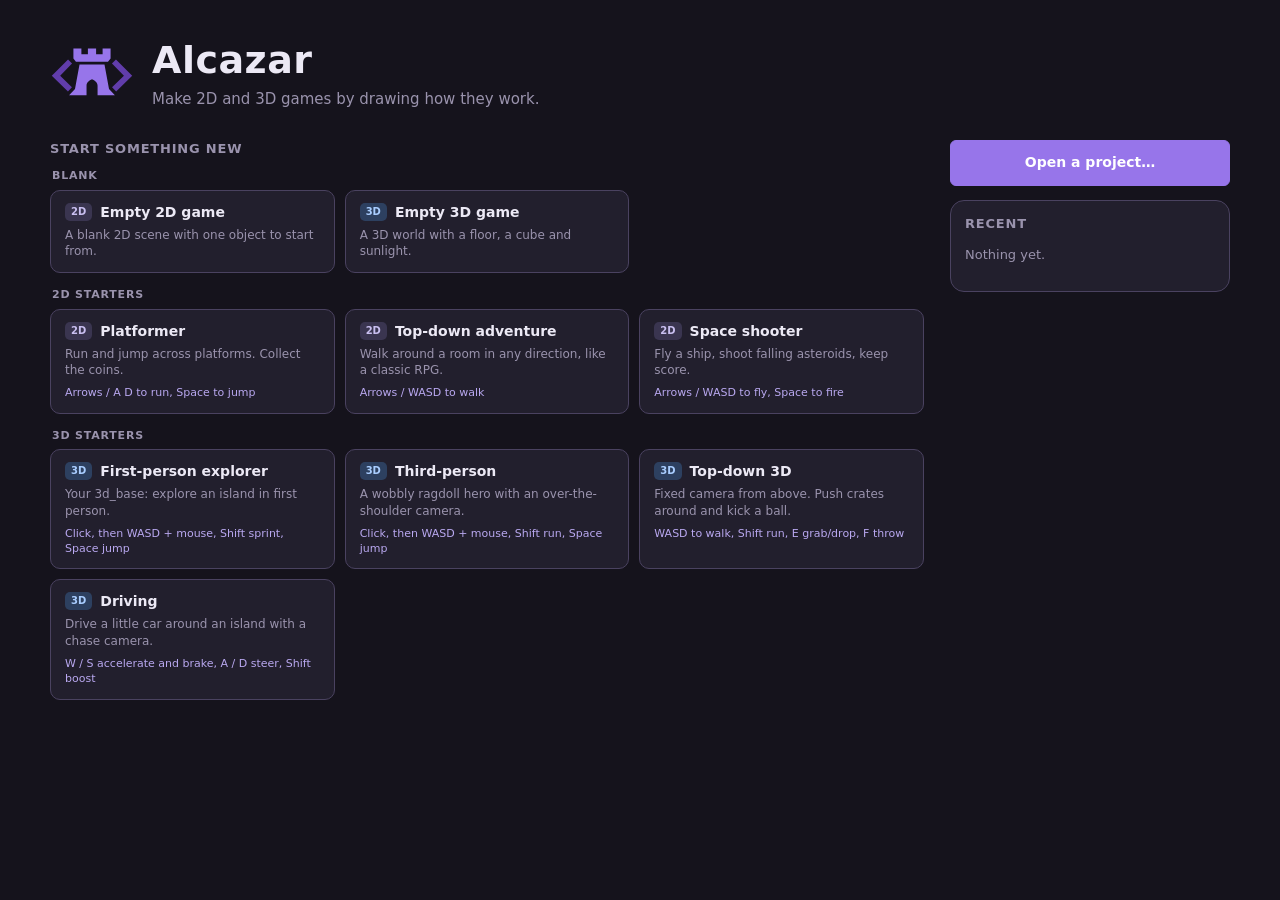
==== index.html @ 4039bf2c "Add the game enigne to the pages." ====
﻿<!doctype html>
<html lang="en">
<head>
<meta charset="utf-8">
<meta name="viewport" content="width=device-width,initial-scale=1">
<title>Alcazar</title>
<link rel="icon" href="img/logo.svg">
<link rel="stylesheet" href="css/ide.css">
</head>
<body>
<div id="app">
  <header id="top">
    <div class="brand"><img src="img/logo.svg" alt=""><span>Alcazar</span></div>
    <div class="tb">
      <button id="bNew" class="tool" title="New project"><i data-ic="file"></i>New</button>
      <button id="bOpen" class="tool" title="Open project (Ctrl+O)"><i data-ic="open"></i>Open</button>
      <button id="bSave" class="tool" title="Save (Ctrl+S). Right-click: Save As"><i data-ic="save"></i>Save</button>
      <span class="sep"></span>
      <button id="bUndo" class="tool icon" title="Undo (Ctrl+Z)"><i data-ic="undo"></i></button>
      <button id="bRedo" class="tool icon" title="Redo (Ctrl+Y)"><i data-ic="redo"></i></button>
    </div>
    <div class="tb center">
      <button id="bPlay" class="play" title="Play (F5)"><i data-ic="play"></i>Play</button>
      <button id="bStop" class="stop" title="Stop (Esc)"><i data-ic="stop"></i>Stop</button>
    </div>
    <div class="tb right">
      <span id="projName" class="proj"></span>
      <button id="bExport" class="primary" title="Make a .exe or web page"><i data-ic="export"></i>Export</button>
      <button id="bHelp" class="tool icon" title="How Alcazar works"><i data-ic="help"></i></button>
    </div>
  </header>

  <div id="main">
    <aside id="left">
      <section class="panel">
        <div class="ph"><span>Scenes</span><button id="bAddScene" class="tool icon" title="Add a scene"><i data-ic="plus"></i></button></div>
        <div id="scenes"></div>
      </section>
      <section class="panel grow">
        <div class="ph"><span>Objects</span><button id="bAdd" class="accent" title="Add an object"><i data-ic="plus"></i>Add</button></div>
        <div id="tree" class="scroll"></div>
      </section>
      <section class="panel">
        <div class="ph"><span>Variables</span><button id="bAddVar" class="tool icon" title="Add a shared variable"><i data-ic="plus"></i></button></div>
        <div id="vars" class="scroll small"></div>
      </section>
      <section class="panel">
        <div class="ph"><span>Assets</span><button id="bImport" class="tool" title="Import pictures, sounds and fonts (or drop files on the window)">Import</button></div>
        <div id="assets" class="scroll small"></div>
      </section>
    </aside>

    <section id="center">
      <div id="tabs">
        <button data-tab="scene" class="on"><i data-ic="scene"></i>Scene</button>
        <button data-tab="script"><i data-ic="code"></i>Script</button>
        <button data-tab="game"><i data-ic="game"></i>Game</button>
        <div id="scriptModes" class="seg" title="Three ways to write the same program">
          <button data-mode="flow"><i data-ic="flow" data-size="14"></i>Flow</button>
          <button data-mode="blocks"><i data-ic="blocks" data-size="14"></i>Blocks</button>
          <button data-mode="text"><i data-ic="text" data-size="14"></i>Text</button>
        </div>
        <span id="scriptFor"></span>
        <span id="fps"></span>
      </div>
      <div id="views">
        <div id="tabScene" class="tab" tabindex="0"></div>
        <div id="tabScript" class="tab" style="display:none">
          <div id="edFlow" class="ed"></div>
          <div id="edBlocks" class="ed"></div>
          <div id="edText" class="ed"></div>
        </div>
        <div id="tabGame" class="tab" style="display:none">
          <div id="gameStage" tabindex="0"></div>
          <div id="gameIdle"><p>Press <b>Play</b> (F5) to test your game here.</p></div>
        </div>
      </div>
      <div id="console">
        <div class="ch"><button id="bConsole" class="ghost" title="Show / hide">Console</button><span class="grow"></span><button id="bClear" class="ghost">Clear</button></div>
        <div id="consoleBody"></div>
      </div>
    </section>

    <aside id="right">
      <div class="ph"><span>Inspector</span></div>
      <div id="inspector" class="scroll"></div>
    </aside>
  </div>
</div>
<div id="start"></div>

<script src="js/icons.js"></script>
<script src="js/lang.js"></script>
<script src="js/engine.js"></script>
<script src="js/widgets.js"></script>
<script src="js/flow.js"></script>
<script src="js/blocks.js"></script>
<script src="js/textmode.js"></script>
<script src="js/viewport.js"></script>
<script src="js/samples.js"></script>
<script src="js/host.js"></script>
<script src="js/ide.js"></script>
</body>
</html>
---- css/ide.css ----
:root {
  --bg: #15131c; --bg2: #1c1925; --panel: #221f2d; --panel2: #2a2638; --line: #383249; --line2: #4a4260;
  --text: #ece9f5; --muted: #9a93ad; --accent: #9775ea; --accent2: #613dab; --accent-soft: rgba(151,117,234,.18);
  --good: #3ccf7a; --bad: #ff5d6c; --warn: #ffbf3c;
  --mono: Consolas, "Cascadia Mono", "Cascadia Code", monospace;
  --ui: "Segoe UI Variable Text", "Segoe UI", system-ui, sans-serif;
  color-scheme: dark;
}
* { box-sizing: border-box; }
html, body { margin: 0; height: 100%; background: var(--bg); color: var(--text); font: 13px/1.4 var(--ui); overflow: hidden; }
button { font: inherit; color: var(--text); background: var(--panel2); border: 1px solid var(--line2); border-radius: 6px; padding: 5px 10px; cursor: pointer; white-space: nowrap; display: inline-flex; align-items: center; justify-content: center; gap: 6px; }
button:hover { background: #332e42; border-color: #574e70; }
button .ic { flex-shrink: 0; }
button.primary { background: var(--accent); border-color: var(--accent); color: #fff; font-weight: 600; }
button.primary:hover { background: #a587f0; }
button.danger { color: #ffb0b8; }
button.danger:hover { background: #4a2430; border-color: #7a3444; }
button.ghost { background: none; border-color: transparent; }
button.x { padding: 0 6px; background: none; border: none; color: var(--muted); font-size: 15px; }
button.x:hover { color: var(--bad); }
input, select, textarea { font: inherit; color: var(--text); background: #16141e; border: 1px solid var(--line2); border-radius: 6px; padding: 4px 7px; min-width: 0; }
input:focus, select:focus, textarea:focus { outline: none; border-color: var(--accent); box-shadow: 0 0 0 2px var(--accent-soft); }
kbd { font: 11px var(--mono); background: var(--panel2); border: 1px solid var(--line2); border-bottom-width: 2px; border-radius: 4px; padding: 0 4px; }
code { font-family: var(--mono); }
.muted { color: var(--muted); }
.pad { padding: 8px 10px; }
.grow { flex: 1; }
::-webkit-scrollbar { width: 10px; height: 10px; }
::-webkit-scrollbar-thumb { background: #3a3450; border-radius: 6px; border: 2px solid transparent; background-clip: padding-box; }
::-webkit-scrollbar-corner { background: transparent; }

/* ---------- layout */
#app { display: flex; flex-direction: column; height: 100%; }
#top { display: flex; align-items: center; gap: 12px; padding: 6px 10px; background: var(--bg2); border-bottom: 1px solid var(--line); }
.brand { display: flex; align-items: center; gap: 8px; font-weight: 700; font-size: 16px; letter-spacing: .3px; margin-right: 6px; }
.brand img { width: 30px; height: 30px; }
.tb { display: flex; gap: 5px; align-items: center; }
.tb.center { flex: 1; justify-content: center; }
.tb .sep { width: 1px; height: 20px; background: var(--line2); margin: 0 4px; }
.proj { color: var(--muted); margin-right: 6px; max-width: 220px; overflow: hidden; text-overflow: ellipsis; }
button.play { background: #2b8a52; border-color: #2b8a52; color: #fff; font-weight: 600; padding: 5px 16px; }
button.play:hover { background: #32995d; border-color: #32995d; }
button.stop { background: transparent; border-color: var(--line2); color: var(--muted); font-weight: 600; padding: 5px 14px; }
button.stop:hover { background: var(--panel2); }
body.playing button.stop { background: #b4384b; border-color: #b4384b; color: #fff; }
body.playing button.play { background: #1f5f3b; border-color: #2b8a52; }
#main { flex: 1; display: flex; min-height: 0; }
#left { width: 240px; display: flex; flex-direction: column; border-right: 1px solid var(--line); background: var(--panel); min-height: 0; }
#right { width: 290px; display: flex; flex-direction: column; border-left: 1px solid var(--line); background: var(--panel); min-height: 0; }
#center { flex: 1; display: flex; flex-direction: column; min-width: 0; }
.panel { display: flex; flex-direction: column; border-bottom: 1px solid var(--line); min-height: 0; }
.panel.grow { flex: 1; }
.ph { display: flex; align-items: center; justify-content: space-between; padding: 6px 8px 6px 12px; font-size: 11px; font-weight: 700; text-transform: uppercase; letter-spacing: .8px; color: var(--muted); }
.ph button { font-size: 12px; padding: 2px 8px; text-transform: none; letter-spacing: 0; }
.ph button.accent { background: var(--accent2); border-color: var(--accent); color: #fff; }
.scroll { overflow: auto; min-height: 0; flex: 1; }
.scroll.small { max-height: 130px; }

/* scenes + tree */
.sc-row, .tr-row { display: flex; align-items: center; gap: 7px; padding: 4px 12px; cursor: pointer; border-left: 3px solid transparent; }
.sc-row:hover, .tr-row:hover { background: #2b2739; }
.sc-row.on, .tr-row.on { background: var(--accent-soft); border-left-color: var(--accent); }
.sc-mode { font-size: 9px; font-weight: 800; padding: 1px 4px; border-radius: 4px; background: #3a3550; color: #c9bff0; }
.sc-mode[class~="3d"] { background: #2d4060; color: #a9cdff; }
.sc-name { flex: 1; overflow: hidden; text-overflow: ellipsis; white-space: nowrap; }
.sc-start { color: var(--warn); }
.tr-ic { width: 18px; text-align: center; font-size: 14px; }
.tr-ic.big { font-size: 22px; width: 28px; }
.tr-name { flex: 1; overflow: hidden; text-overflow: ellipsis; white-space: nowrap; }
.tr-row.tmpl .tr-name { font-style: italic; color: var(--muted); }
.tr-badge { font-size: 10px; color: var(--accent); background: var(--accent-soft); border-radius: 8px; padding: 0 6px; }
.tr-eye { font-size: 12px; opacity: .55; width: 16px; text-align: center; }
.tr-eye:hover { opacity: 1; }
.tr-eye.off { opacity: .35; }
.tr-row.dropover { box-shadow: inset 0 2px 0 var(--accent); }
.v-row { display: flex; align-items: center; gap: 4px; padding: 3px 8px; }
.v-row input { padding: 2px 5px; }
.v-name { width: 90px; font-family: var(--mono); color: #ffb37a; }
.v-val { flex: 1; width: 40px; font-family: var(--mono); }
.as-row { display: flex; align-items: center; gap: 8px; padding: 3px 10px; cursor: pointer; }
.as-row:hover { background: #2b2739; }
.as-row img { width: 26px; height: 26px; object-fit: contain; background: repeating-conic-gradient(#333 0 25%, #444 0 50%) 0 0/8px 8px; border-radius: 4px; }
.as-snd { width: 26px; height: 26px; display: grid; place-items: center; background: #3b2a45; border-radius: 4px; color: #e48ee4; }
.as-name { flex: 1; overflow: hidden; text-overflow: ellipsis; white-space: nowrap; }

/* tabs */
#tabs { display: flex; align-items: center; gap: 4px; padding: 6px 10px 0; background: var(--bg2); border-bottom: 1px solid var(--line); }
#tabs > button[data-tab] { border-radius: 8px 8px 0 0; border-bottom: none; background: transparent; border-color: transparent; color: var(--muted); padding: 7px 14px; }
#tabs > button[data-tab].on { background: var(--bg); border-color: var(--line); color: var(--text); font-weight: 600; margin-bottom: -1px; padding-bottom: 8px; }
.seg { display: inline-flex; margin-left: 16px; background: #14121b; border: 1px solid var(--line2); border-radius: 9px; padding: 2px; margin-bottom: 4px; }
.seg button { background: none; border: none; border-radius: 7px; padding: 4px 12px; color: var(--muted); }
.seg button.on { background: var(--accent); color: #fff; font-weight: 600; }
#scriptFor { margin-left: 12px; color: var(--muted); margin-bottom: 4px; }
#fps { margin-left: auto; color: var(--muted); font-size: 11px; margin-bottom: 4px; }
#views { flex: 1; position: relative; min-height: 0; }
.tab { position: absolute; inset: 0; outline: none; }
#tabScript .ed { position: absolute; inset: 0; }

/* scene view */
.sv-stage { position: absolute; inset: 0; background: #0f0d14; cursor: default; }
.sv-bar { position: absolute; left: 10px; top: 10px; display: flex; gap: 6px; align-items: center; }
.sv-bar button { background: rgba(30,27,40,.85); backdrop-filter: blur(6px); font-size: 12px; }
.sv-mode { font-weight: 800; font-size: 11px; background: var(--accent2); color: #fff; padding: 3px 8px; border-radius: 6px; }
.sv-chk { display: flex; align-items: center; gap: 4px; background: rgba(30,27,40,.85); border: 1px solid var(--line2); padding: 3px 8px; border-radius: 7px; font-size: 12px; cursor: pointer; }
.sv-hint { position: absolute; left: 10px; bottom: 8px; font-size: 11px; color: rgba(255,255,255,.45); pointer-events: none; }

/* game */
#gameStage { position: absolute; inset: 0; background: #000; outline: none; }
#gameIdle { position: absolute; inset: 0; display: grid; place-items: center; text-align: center; color: var(--muted); background: #0f0d14; }
#gameIdle .big { font-size: 48px; }

/* console */
#console { height: 130px; display: flex; flex-direction: column; border-top: 1px solid var(--line); background: #121017; }
#console.collapsed { height: 30px; }
#console.collapsed #consoleBody { display: none; }
#console.has-error .ch button:first-child { color: var(--bad); }
.ch { display: flex; align-items: center; padding: 2px 6px; border-bottom: 1px solid #221f2b; }
.ch button { font-size: 11px; font-weight: 700; text-transform: uppercase; letter-spacing: .7px; color: var(--muted); padding: 3px 6px; }
#consoleBody { flex: 1; overflow: auto; font: 12px/1.5 var(--mono); padding: 4px 0; }
.c-row { display: flex; gap: 8px; padding: 0 10px; }
.c-row.link { cursor: pointer; }
.c-row.link:hover { background: #1e1b27; }
.c-t { color: #5d5670; }
.c-who { color: var(--accent); }
.c-error .c-msg { color: #ff8d98; }
.c-info .c-msg { color: #8fb8ff; }

/* inspector */
#inspector { padding-bottom: 20px; }
.i-head { display: flex; align-items: center; gap: 8px; padding: 6px 10px 10px; }
.i-title { flex: 1; font-size: 15px; font-weight: 600; background: transparent; border-color: transparent; }
.i-title:hover { border-color: var(--line2); }
.i-title-static { font-size: 14px; }
.i-scriptbtn { background: var(--accent2); border-color: var(--accent); color: #fff; }
.i-sec { border-top: 1px solid var(--line); }
.i-sec summary { padding: 7px 12px; font-size: 11px; font-weight: 700; text-transform: uppercase; letter-spacing: .7px; color: var(--muted); cursor: pointer; list-style: none; }
.i-sec summary::before { content: '▸ '; }
.i-sec[open] summary::before { content: '▾ '; }
.i-body { padding: 0 12px 10px; display: flex; flex-direction: column; gap: 6px; }
.i-row { display: flex; align-items: center; gap: 8px; }
.i-row > .i-lb { width: 70px; color: var(--muted); flex-shrink: 0; }
.i-row > input[type=text], .i-row > select { flex: 1; }
.i-row input[type=color] { width: 34px; height: 26px; padding: 1px; flex-shrink: 0; }
.i-hex { width: 80px; font-family: var(--mono); }
.i-trio { display: flex; gap: 6px; }
.i-num { flex: 1; display: flex; align-items: center; background: #16141e; border: 1px solid var(--line2); border-radius: 6px; overflow: hidden; min-width: 0; }
.i-num .i-lb { padding: 0 6px; color: var(--muted); font-size: 11px; background: #201c2a; align-self: stretch; display: flex; align-items: center; white-space: nowrap; }
.i-num .scrub { cursor: ew-resize; }
.i-num .scrub:hover { color: var(--accent); }
.i-num input { border: none; background: none; width: 100%; padding: 4px 6px; box-shadow: none !important; }
.i-chk { display: flex; align-items: center; gap: 8px; cursor: pointer; }
.i-swatches { display: flex; gap: 4px; flex-wrap: wrap; padding-left: 78px; }
.i-swatches span { width: 16px; height: 16px; border-radius: 4px; cursor: pointer; border: 1px solid rgba(255,255,255,.15); }
.i-swatches span:hover { transform: scale(1.2); }
.i-btns { display: flex; gap: 6px; margin-top: 4px; }
.f-hint { font-size: 11px; color: var(--muted); margin: -2px 0 2px; }

/* ---------- popups / menus */
.alz-popup { position: fixed; z-index: 1000; background: #262233; border: 1px solid var(--line2); border-radius: 10px; box-shadow: 0 12px 40px rgba(0,0,0,.5); padding: 4px; max-height: 70vh; overflow: auto; }
.alz-menu { min-width: 200px; }
.alz-menu .item { display: flex; align-items: center; gap: 8px; padding: 6px 10px; border-radius: 6px; cursor: pointer; }
.alz-menu .item:hover { background: var(--accent-soft); }
.alz-menu .item.disabled { opacity: .45; cursor: default; }
.alz-menu .ic { width: 18px; text-align: center; }
.alz-menu .lb { flex: 1; }
.alz-menu .hint { color: var(--muted); font-size: 11px; }
.alz-menu .sep { height: 1px; background: var(--line2); margin: 4px 6px; }
.alz-menu .hdr { font-size: 10px; font-weight: 700; text-transform: uppercase; letter-spacing: .8px; color: var(--muted); padding: 6px 10px 2px; }
.picker-pop { padding: 0; }
.alz-picker { width: 440px; display: flex; flex-direction: column; max-height: 60vh; }
.alz-picker .search { margin: 8px; padding: 7px 10px; font-size: 14px; }
.alz-picker .list { overflow: auto; padding: 0 4px 6px; }
.alz-picker .cat { font-size: 10px; font-weight: 800; text-transform: uppercase; letter-spacing: .8px; padding: 8px 8px 3px; }
.alz-picker .row { display: flex; align-items: center; gap: 9px; padding: 5px 8px; border-radius: 7px; cursor: pointer; }
.alz-picker .row:hover, .alz-picker .row.active { background: var(--accent-soft); }
.alz-picker .lb { font-weight: 600; white-space: nowrap; }
.alz-picker .doc { color: var(--muted); font-size: 11px; overflow: hidden; text-overflow: ellipsis; white-space: nowrap; }
.chip { display: inline-grid; place-items: center; min-width: 22px; height: 22px; border-radius: 6px; color: #fff; font-size: 12px; flex-shrink: 0; }

.alz-toast { position: fixed; left: 50%; bottom: 40px; transform: translate(-50%, 20px); background: #2c2740; border: 1px solid var(--line2); padding: 8px 16px; border-radius: 10px; opacity: 0; transition: .25s; z-index: 2000; box-shadow: 0 8px 30px rgba(0,0,0,.4); pointer-events: none; }
.alz-toast.show { opacity: 1; transform: translate(-50%, 0); }
.alz-toast.err { border-color: var(--bad); color: #ffc2c8; }
.alz-toast.warn { border-color: var(--warn); }
.alz-modal-back { position: fixed; inset: 0; background: rgba(8,6,14,.6); display: grid; place-items: center; z-index: 1500; }
.alz-modal { background: var(--panel); border: 1px solid var(--line2); border-radius: 14px; padding: 18px 22px; width: min(560px, 92vw); max-height: 86vh; overflow: auto; box-shadow: 0 20px 60px rgba(0,0,0,.6); }
.alz-modal h2 { margin: 0 0 10px; font-size: 18px; }
.alz-modal .btns { display: flex; justify-content: flex-end; gap: 8px; margin-top: 16px; }
.alz-modal code.path { display: block; background: #16141e; padding: 8px; border-radius: 6px; word-break: break-all; }
.help ul { padding-left: 20px; }
.help li { margin: 4px 0; }
.help code { background: #16141e; padding: 0 4px; border-radius: 4px; color: #ffb37a; }

/* value fields */
.alz-expr { display: flex; align-items: center; background: #16141e; border: 1px solid var(--line2); border-radius: 6px; flex: 1; min-width: 0; position: relative; }
.alz-expr:focus-within { border-color: var(--accent); }
.alz-expr.bad { border-color: var(--bad); background: #2a1419; }
.alz-expr input[type=text] { border: none; background: none; font-family: var(--mono); flex: 1; min-width: 0; box-shadow: none !important; }
.alz-expr .drop { border: none; background: none; padding: 0 6px; color: var(--muted); border-radius: 0 6px 6px 0; }
.alz-expr .drop:hover { color: var(--text); background: var(--accent-soft); }
.alz-expr .swatch { width: 16px; height: 16px; border-radius: 4px; margin-left: 5px; border: 1px solid rgba(255,255,255,.3); cursor: pointer; flex-shrink: 0; }
.alz-expr .hidden-color { position: absolute; width: 0; height: 0; opacity: 0; pointer-events: none; padding: 0; border: 0; }
.alz-expr.compact { flex: none; background: rgba(255,255,255,.95); border-color: rgba(0,0,0,.15); border-radius: 12px; }
.alz-expr.compact input[type=text] { color: #222; padding: 1px 2px 1px 8px; font-size: 13px; }
.alz-expr.compact .drop { color: #666; padding: 0 5px 0 1px; }
.alz-expr.compact.bad { background: #ffd6da; border-color: #d33; }

/* ---------- Flow editor */
.flow-wrap { display: flex; }
.flow-palette { width: 200px; overflow: auto; background: var(--bg2); border-right: 1px solid var(--line); padding: 6px; flex-shrink: 0; }
.pal-title { font-size: 11px; color: var(--muted); padding: 2px 6px 6px; }
.pal-group summary { font-size: 11px; font-weight: 800; text-transform: uppercase; letter-spacing: .7px; padding: 6px; cursor: pointer; list-style: none; }
.pal-group summary::before { content: '▸ '; color: var(--muted); }
.pal-group[open] summary::before { content: '▾ '; }
.pal-item { display: flex; align-items: center; gap: 7px; padding: 4px 6px; border-radius: 7px; cursor: grab; user-select: none; font-size: 12px; }
.pal-item:hover { background: var(--panel2); }
.pal-item .chip { min-width: 20px; height: 20px; font-size: 11px; }
.flow-canvas { flex: 1; position: relative; overflow: hidden; outline: none; background: radial-gradient(circle, #2a2537 1px, transparent 1.2px) 0 0/22px 22px, #17151f; }
.flow-svg { width: 100%; height: 100%; display: block; user-select: none; }
.flow-empty { position: absolute; inset: 0; display: flex; align-items: center; justify-content: center; pointer-events: none; }
.flow-empty .msg { pointer-events: auto; text-align: center; background: rgba(34,31,45,.92); border: 1px solid var(--line2); padding: 22px 28px; border-radius: 14px; max-width: 380px; }
.flow-empty .msg .big { font-size: 36px; color: #d99a00; }
.flow-empty .msg button { margin: 4px; }
.flow-zoom { position: absolute; right: 10px; bottom: 10px; display: flex; gap: 4px; }
.flow-zoom button { width: 30px; padding: 4px 0; background: rgba(30,27,40,.9); }
.fl-group { fill: rgba(255,255,255,.025); stroke: rgba(255,255,255,.06); }
.fl-group.off { stroke-dasharray: 6 4; opacity: .6; }
.fl-line { stroke: #8d86a3; stroke-width: 2; fill: none; }
.fl-loop { stroke: #ee8a00; stroke-dasharray: 5 4; }
.fl-arrowhead { fill: #8d86a3; }
.fl-dot { fill: #8d86a3; }
.fl-plus { cursor: pointer; opacity: .55; transition: opacity .1s; }
.fl-plus circle { fill: #2a2638; stroke: #8d86a3; stroke-width: 1.5; }
.fl-plus path { stroke: #d6d0e8; stroke-width: 2; stroke-linecap: round; }
.fl-plus:hover { opacity: 1; }
.fl-plus:hover circle { fill: var(--accent); stroke: #fff; }
.fl-node { cursor: grab; }
.fl-node .fl-shape { stroke: rgba(0,0,0,.25); stroke-width: 1; filter: drop-shadow(0 2px 2px rgba(0,0,0,.35)); }
.fl-node:hover .fl-shape { stroke: #fff; stroke-width: 1.5; }
.fl-node.sel .fl-shape { stroke: #fff; stroke-width: 3; }
.fl-node.hot .fl-shape { stroke: #fff36b; stroke-width: 4; filter: drop-shadow(0 0 10px #ffe94d); }
.fl-node.warm .fl-shape { stroke: rgba(255,240,120,.5); stroke-width: 2; }
.fl-txt { fill: #fff; font: 600 13px var(--ui); pointer-events: none; }
.fl-ic { fill: #fff; font-size: 14px; pointer-events: none; }
.fl-note .fl-shape { fill: #fff6c2; stroke: #c9b955; stroke-dasharray: 4 3; }
.fl-note .fl-txt { fill: #5a4e10; font-weight: 500; font-style: italic; }
.fl-event { cursor: move; }
.fl-event rect { filter: drop-shadow(0 3px 3px rgba(0,0,0,.4)); stroke: rgba(0,0,0,.2); }
.fl-event.sel rect { stroke: #fff; stroke-width: 3; }
.fl-evtxt { fill: #2a1e00; font-weight: 700; }
.fl-end rect { fill: #3a3550; stroke: #5d5677; }
.fl-end text { fill: #b0a8c8; font: 600 11px var(--ui); }
.fl-yes { fill: #6fe39b; font: 700 11px var(--ui); }
.fl-no { fill: #ff9aa5; font: 700 11px var(--ui); }
.fl-droptarget { fill: var(--accent); fill-opacity: .35; stroke: var(--accent); stroke-width: 2; }
.fl-ghost { position: fixed; z-index: 3000; display: none; pointer-events: none; background: var(--accent); color: #fff; padding: 5px 10px; border-radius: 8px; font-weight: 600; box-shadow: 0 6px 20px rgba(0,0,0,.4); }
.flow-side { width: 290px; flex-shrink: 0; overflow: auto; background: var(--panel); border-left: 1px solid var(--line); padding: 12px; }
.side-hd { display: flex; align-items: center; gap: 8px; font-size: 14px; padding-bottom: 8px; border-bottom: 2px solid; margin-bottom: 8px; }
.side-doc { color: var(--muted); margin: 0 0 12px; }
.side-btns { display: flex; gap: 6px; margin-top: 14px; flex-wrap: wrap; }
.side-help h3 { margin: 2px 0 8px; font-size: 14px; }
.side-help ol { padding-left: 18px; margin: 0; }
.side-help li { margin: 6px 0; }
.side-keys { margin-top: 14px; color: var(--muted); font-size: 11px; line-height: 1.9; }
.step-fields { display: flex; flex-direction: column; gap: 8px; }
.f-row { display: flex; flex-direction: column; gap: 3px; }
.f-lb { font-size: 11px; color: var(--muted); font-weight: 600; }

/* ---------- Blocks editor */
.bk-wrap { display: flex; }
.bk-palette { width: 230px; overflow: auto; background: var(--bg2); border-right: 1px solid var(--line); padding: 6px 8px 30px; flex-shrink: 0; }
.bk-pcat { font-size: 11px; font-weight: 800; text-transform: uppercase; letter-spacing: .7px; padding: 10px 2px 4px; }
.bk-proto { background: var(--c); color: #fff; font-weight: 600; font-size: 12px; padding: 6px 10px; border-radius: 6px; margin: 3px 0; cursor: grab; user-select: none; box-shadow: inset 0 -2px 0 rgba(0,0,0,.2); white-space: nowrap; overflow: hidden; text-overflow: ellipsis; }
.bk-proto.hat { border-radius: 14px 14px 6px 6px; color: #2a1e00; }
.bk-scroller { flex: 1; overflow: auto; position: relative; background: radial-gradient(circle, #2a2537 1px, transparent 1.2px) 0 0/22px 22px, #17151f; }
.bk-ws { position: relative; min-width: 100%; min-height: 100%; }
.bk-empty { position: absolute; left: 40px; top: 40px; color: var(--muted); font-size: 14px; }
.bk-stack { position: absolute; user-select: none; }
.bk-hat { background: var(--c); color: #2a1e00; border-radius: 16px 16px 6px 6px; padding: 8px 10px 6px; font-weight: 700; cursor: grab; min-width: 160px; box-shadow: inset 0 -3px 0 rgba(0,0,0,.18), 0 2px 4px rgba(0,0,0,.3); }
.bk-hat.off { color: #ddd; }
.bk-list { min-height: 8px; display: flex; flex-direction: column; align-items: flex-start; }
.bk-mouth .bk-list { min-height: 22px; }
.bk-block { background: var(--c); color: #fff; border-radius: 6px; margin-top: 2px; cursor: grab; box-shadow: inset 0 -3px 0 rgba(0,0,0,.2), 0 1px 3px rgba(0,0,0,.3); }
.bk-block.hot { box-shadow: 0 0 0 3px #fff36b, 0 0 14px #ffe94d; }
.bk-block.bk-dragging { opacity: .3; }
.bk-row { display: flex; align-items: center; gap: 5px; padding: 6px 10px; font-weight: 600; white-space: nowrap; }
.bk-ic { font-size: 14px; }
.bk-mouth { margin-left: 16px; padding: 2px 6px 2px 0; border-left: 10px solid var(--c); background: rgba(0,0,0,.15); border-radius: 0 4px 4px 0; }
.bk-block > .bk-mouth { background: #17151f; border-left-color: var(--c); }
.bk-mid { padding-top: 4px; padding-bottom: 4px; }
.bk-foot { height: 14px; padding: 0 10px; font-size: 11px; display: flex; align-items: center; }
.bk-comment { background: #fff6c2 !important; color: #5a4e10; }
.bk-note { border: none; background: transparent; color: #5a4e10; font-style: italic; width: 220px; }
.bk-sel { background: rgba(0,0,0,.2); border: none; color: #fff; padding: 2px 4px; }
.bk-ghost { position: fixed; z-index: 3000; pointer-events: none; opacity: .9; filter: drop-shadow(0 8px 14px rgba(0,0,0,.5)); }
.bk-marker { position: fixed; z-index: 2999; width: 140px; height: 6px; border-radius: 3px; background: #fff36b; box-shadow: 0 0 8px #ffe94d; display: none; pointer-events: none; }

/* ---------- Text editor */
.tx-wrap { display: flex; }
.tx-main { flex: 1; display: flex; flex-direction: column; min-width: 0; }
.tx-body { flex: 1; display: flex; min-height: 0; background: #14121a; }
.tx-gutter { width: 46px; overflow: hidden; text-align: right; padding: 10px 8px 10px 0; font: 14px/21px var(--mono); color: #4f4864; user-select: none; background: #17151f; border-right: 1px solid var(--line); }
.tx-gutter .bad { color: #fff; background: var(--bad); border-radius: 3px 0 0 3px; }
.tx-ed { flex: 1; position: relative; min-width: 0; }
.tx-hl, .tx-ta { position: absolute; inset: 0; margin: 0; padding: 10px 12px; font: 14px/21px var(--mono); white-space: pre; overflow: auto; tab-size: 4; border: none; border-radius: 0; }
.tx-hl { color: #d8d3e8; pointer-events: none; overflow: hidden; }
.tx-ta { background: transparent; color: transparent; caret-color: #fff; resize: none; outline: none; box-shadow: none !important; }
.tx-ta::selection { background: rgba(151,117,234,.35); color: transparent; }
.t-kw { color: #ff7ab8; font-weight: 600; }
.t-str { color: #a5e07a; }
.t-num { color: #ffb86c; }
.t-com { color: #6d6585; font-style: italic; }
.t-ev { color: #ffcf4d; font-weight: 600; }
.t-fn { color: #6fc9f2; }
.t-prop { color: #ffb37a; }
.t-act { color: #b8a5ff; }
.t-motion { color: #7fa2ff; } .t-physics { color: #4fe0cf; } .t-looks { color: #b896ff; } .t-sound { color: #ec86ec; } .t-control { color: #ffb347; } .t-camera { color: #ff8fab; } .t-data { color: #ff9a5a; }
.t-bad { color: #ff6b7a; text-decoration: underline wavy #ff6b7a; }
.tx-err { padding: 6px 12px; font-size: 12px; border-top: 1px solid var(--line); }
.tx-err.ok { color: #6fe39b; background: #14211a; }
.tx-err.show { color: #ffd0d5; background: #3a1820; }
.tx-ref { width: 290px; overflow: auto; background: var(--panel); border-left: 1px solid var(--line); padding: 10px 12px; flex-shrink: 0; }
.tx-ref h3 { margin: 0 0 8px; font-size: 14px; }
.tx-sample { font: 12px/1.5 var(--mono); background: #16141e; border-radius: 8px; padding: 8px; margin: 0 0 8px; color: #cfc8e2; white-space: pre; overflow: auto; }
.tx-tip { color: var(--muted); font-size: 11px; margin-bottom: 6px; }
.tx-sec summary { font-size: 11px; font-weight: 800; text-transform: uppercase; letter-spacing: .7px; padding: 6px 0; cursor: pointer; }
.tx-item { padding: 2px 6px; border-radius: 5px; cursor: pointer; font-size: 12px; overflow: hidden; text-overflow: ellipsis; white-space: nowrap; }
.tx-item:hover { background: var(--accent-soft); }
.tx-ac { position: fixed; z-index: 2000; display: none; background: #262233; border: 1px solid var(--line2); border-radius: 8px; box-shadow: 0 10px 30px rgba(0,0,0,.5); padding: 3px; min-width: 300px; max-width: 420px; }
.ac-row { display: flex; align-items: center; gap: 8px; padding: 3px 8px; border-radius: 5px; cursor: pointer; font-size: 12px; }
.ac-row.on { background: var(--accent); }
.ac-row b { font-family: var(--mono); font-weight: 600; }
.ac-doc { color: var(--muted); overflow: hidden; text-overflow: ellipsis; white-space: nowrap; flex: 1; }
.ac-row.on .ac-doc { color: #eee; }
.ac-k { font-size: 9px; text-transform: uppercase; padding: 1px 4px; border-radius: 3px; background: #3a3550; width: 44px; text-align: center; }

/* ---------- start screen */
#start { position: fixed; inset: 0; z-index: 900; display: none; align-items: center; justify-content: center; background: radial-gradient(1200px 600px at 30% 0%, #2c2145 0%, var(--bg) 60%); overflow: auto; }
.st-inner { width: min(1060px, 94vw); padding: 30px 0; }
.st-head { display: flex; align-items: center; gap: 18px; margin-bottom: 26px; }
.st-logo { width: 84px; height: 84px; }
.st-head h1 { margin: 0; font-size: 38px; letter-spacing: .5px; }
.st-head p { margin: 2px 0 0; color: var(--muted); font-size: 15px; }
.st-cols { display: flex; gap: 26px; }
.st-new { flex: 1; }
.st-new h3, .st-side h3 { margin: 0 0 10px; font-size: 13px; text-transform: uppercase; letter-spacing: .8px; color: var(--muted); }
.st-cards { display: grid; grid-template-columns: repeat(2, 1fr); gap: 12px; }
.st-card { position: relative; background: var(--panel); border: 1px solid var(--line2); border-radius: 14px; padding: 16px; cursor: pointer; transition: .15s; }
.st-card:hover { border-color: var(--accent); transform: translateY(-2px); box-shadow: 0 10px 30px rgba(97,61,171,.3); }
.st-card b { font-size: 15px; }
.st-card p { margin: 4px 0 0; color: var(--muted); }
.st-ic { font-size: 30px; margin-bottom: 6px; }
.st-tag { position: absolute; right: 12px; top: 12px; font-size: 10px; font-weight: 800; padding: 2px 6px; border-radius: 5px; background: #3a3550; color: #c9bff0; }
.st-tag[class~="3d"] { background: #2d4060; color: #a9cdff; }
.st-side { width: 280px; display: flex; flex-direction: column; gap: 14px; }
button.big { padding: 12px; font-size: 14px; }
.st-recent { background: var(--panel); border: 1px solid var(--line2); border-radius: 14px; padding: 14px; }
.st-rec { padding: 5px 6px; border-radius: 6px; cursor: pointer; overflow: hidden; text-overflow: ellipsis; white-space: nowrap; }
.st-rec:hover { background: var(--accent-soft); }
.st-recover { margin-top: 10px; width: 100%; }
@media (max-width: 800px) { .st-cols { flex-direction: column; } .st-side { width: auto; } .st-cards { grid-template-columns: 1fr; } }

/* ---------- polish layer: line icons, quieter chrome */
button.tool { background: transparent; border-color: transparent; color: #cfc9de; }
button.tool:hover { background: var(--panel2); border-color: var(--line); color: var(--text); }
button.icon { padding: 5px 7px; }
.ph button.tool { padding: 3px 6px; }
.ph button.accent { padding: 3px 9px; }
#tabs > button[data-tab] { gap: 7px; }
#tabs > button[data-tab] .ic { opacity: .8; }
.seg button { gap: 5px; }
.sv-bar button { gap: 6px; }
.flow-zoom button .ic, .alz-expr .drop .ic { display: block; }
.alz-expr .drop { display: flex; align-items: center; }
.alz-menu .ic { display: inline-flex; align-items: center; justify-content: center; color: var(--muted); }
.alz-menu .item:hover .ic { color: var(--text); }
.alz-menu .dot, .dot { display: inline-block; width: 10px; height: 10px; border-radius: 3px; }
.cat-bar { width: 4px; height: 18px; border-radius: 2px; flex-shrink: 0; }
.pal-item .cat-bar { height: 16px; }
.alz-picker .row .cat-bar { height: 20px; }
.tr-ic { display: inline-flex; align-items: center; justify-content: center; }
.tr-eye { display: inline-flex; cursor: pointer; }
.tr-badge { font-variant-numeric: tabular-nums; }
.sc-start { display: inline-flex; color: var(--warn); }
.as-snd { color: #d9a7ff; }
.as-font { font-size: 13px; color: var(--text); background: #2c2740; }
.side-hd { justify-content: space-between; }
.side-cat { font-size: 11px; font-weight: 700; text-transform: uppercase; letter-spacing: .6px; }
.i-scriptbtn { font-weight: 600; }
#gameIdle p { margin: 0; }
.alz-toast { border-radius: 8px; }
.alz-popup, .alz-modal { border-radius: 8px; }
.st-card { border-radius: 10px; }
.st-card:hover { transform: none; box-shadow: none; background: #26222f; }
#start { background: var(--bg); }
.st-tag { position: static; display: inline-block; margin: 0 8px 2px 0; vertical-align: 2px; }
/* Flow: neutral step boxes with a category accent */
.fl-box { fill: #2c2839; stroke: #463f5c; }
.fl-node:hover .fl-box { stroke: #8a80a8; }
.fl-node.sel .fl-box { stroke: #fff; stroke-width: 2; }
.fl-dark { fill: #ece9f5; font-weight: 500; }
.fl-node .fl-accent { stroke: none; filter: none; }

/* home screen template groups */
.st-groups { display: flex; flex-direction: column; gap: 14px; }
.st-group-title { font-size: 11px; font-weight: 700; text-transform: uppercase; letter-spacing: .8px; color: var(--muted); margin: 0 0 6px 2px; }
.st-group .st-cards { grid-template-columns: repeat(3, 1fr); gap: 10px; }
.st-group .st-card { padding: 12px 14px; }
.st-group .st-card b { font-size: 14px; }
.st-group .st-card p { font-size: 12px; }
.st-controls { color: #b9a8f0 !important; font-size: 11px !important; margin-top: 6px !important; }
.st-inner { width: min(1180px, 94vw); }
#start { align-items: flex-start; }
@media (max-width: 900px) { .st-group .st-cards { grid-template-columns: 1fr 1fr; } }
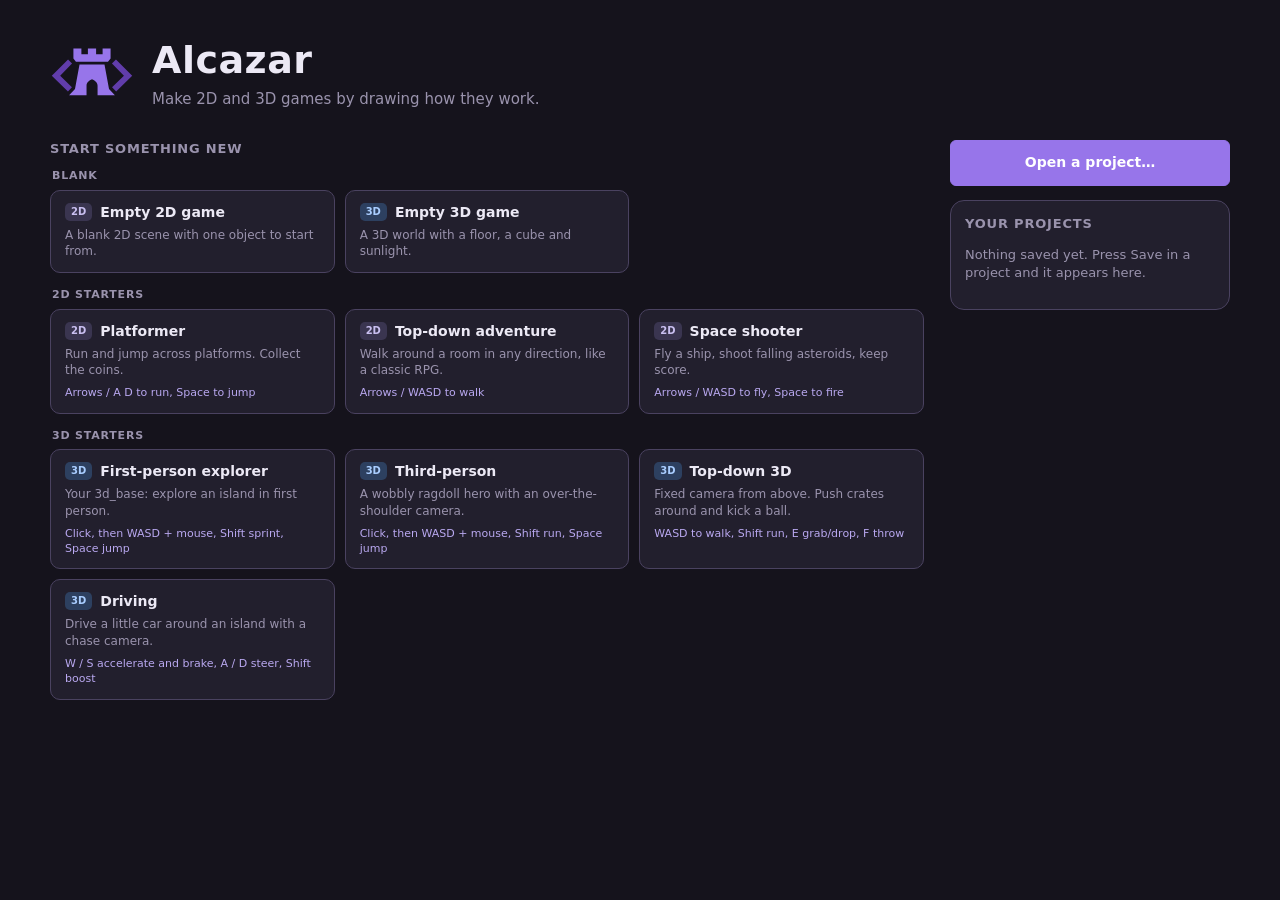
==== commit 68f24253: "Uodat" ====
--- a/index.html
+++ b/index.html
@@ -1,104 +1,8218 @@
-﻿<!doctype html>
-<html lang="en">
-<head>
-<meta charset="utf-8">
-<meta name="viewport" content="width=device-width,initial-scale=1">
-<title>Alcazar</title>
-<link rel="icon" href="img/logo.svg">
-<link rel="stylesheet" href="css/ide.css">
-</head>
-<body>
-<div id="app">
-  <header id="top">
-    <div class="brand"><img src="img/logo.svg" alt=""><span>Alcazar</span></div>
-    <div class="tb">
-      <button id="bNew" class="tool" title="New project"><i data-ic="file"></i>New</button>
-      <button id="bOpen" class="tool" title="Open project (Ctrl+O)"><i data-ic="open"></i>Open</button>
-      <button id="bSave" class="tool" title="Save (Ctrl+S). Right-click: Save As"><i data-ic="save"></i>Save</button>
-      <span class="sep"></span>
-      <button id="bUndo" class="tool icon" title="Undo (Ctrl+Z)"><i data-ic="undo"></i></button>
-      <button id="bRedo" class="tool icon" title="Redo (Ctrl+Y)"><i data-ic="redo"></i></button>
-    </div>
-    <div class="tb center">
-      <button id="bPlay" class="play" title="Play (F5)"><i data-ic="play"></i>Play</button>
-      <button id="bStop" class="stop" title="Stop (Esc)"><i data-ic="stop"></i>Stop</button>
-    </div>
-    <div class="tb right">
-      <span id="projName" class="proj"></span>
-      <button id="bExport" class="primary" title="Make a .exe or web page"><i data-ic="export"></i>Export</button>
-      <button id="bHelp" class="tool icon" title="How Alcazar works"><i data-ic="help"></i></button>
-    </div>
-  </header>
-
-  <div id="main">
-    <aside id="left">
-      <section class="panel">
-        <div class="ph"><span>Scenes</span><button id="bAddScene" class="tool icon" title="Add a scene"><i data-ic="plus"></i></button></div>
-        <div id="scenes"></div>
-      </section>
-      <section class="panel grow">
-        <div class="ph"><span>Objects</span><button id="bAdd" class="accent" title="Add an object"><i data-ic="plus"></i>Add</button></div>
-        <div id="tree" class="scroll"></div>
-      </section>
-      <section class="panel">
-        <div class="ph"><span>Variables</span><button id="bAddVar" class="tool icon" title="Add a shared variable"><i data-ic="plus"></i></button></div>
-        <div id="vars" class="scroll small"></div>
-      </section>
-      <section class="panel">
-        <div class="ph"><span>Assets</span><button id="bImport" class="tool" title="Import pictures, sounds and fonts (or drop files on the window)">Import</button></div>
-        <div id="assets" class="scroll small"></div>
-      </section>
-    </aside>
-
-    <section id="center">
-      <div id="tabs">
-        <button data-tab="scene" class="on"><i data-ic="scene"></i>Scene</button>
-        <button data-tab="script"><i data-ic="code"></i>Script</button>
-        <button data-tab="game"><i data-ic="game"></i>Game</button>
-        <div id="scriptModes" class="seg" title="Three ways to write the same program">
-          <button data-mode="flow"><i data-ic="flow" data-size="14"></i>Flow</button>
-          <button data-mode="blocks"><i data-ic="blocks" data-size="14"></i>Blocks</button>
-          <button data-mode="text"><i data-ic="text" data-size="14"></i>Text</button>
-        </div>
-        <span id="scriptFor"></span>
-        <span id="fps"></span>
-      </div>
-      <div id="views">
-        <div id="tabScene" class="tab" tabindex="0"></div>
-        <div id="tabScript" class="tab" style="display:none">
-          <div id="edFlow" class="ed"></div>
-          <div id="edBlocks" class="ed"></div>
-          <div id="edText" class="ed"></div>
-        </div>
-        <div id="tabGame" class="tab" style="display:none">
-          <div id="gameStage" tabindex="0"></div>
-          <div id="gameIdle"><p>Press <b>Play</b> (F5) to test your game here.</p></div>
-        </div>
-      </div>
-      <div id="console">
-        <div class="ch"><button id="bConsole" class="ghost" title="Show / hide">Console</button><span class="grow"></span><button id="bClear" class="ghost">Clear</button></div>
-        <div id="consoleBody"></div>
-      </div>
-    </section>
-
-    <aside id="right">
-      <div class="ph"><span>Inspector</span></div>
-      <div id="inspector" class="scroll"></div>
-    </aside>
-  </div>
-</div>
-<div id="start"></div>
-
-<script src="js/icons.js"></script>
-<script src="js/lang.js"></script>
-<script src="js/engine.js"></script>
-<script src="js/widgets.js"></script>
-<script src="js/flow.js"></script>
-<script src="js/blocks.js"></script>
-<script src="js/textmode.js"></script>
-<script src="js/viewport.js"></script>
-<script src="js/samples.js"></script>
-<script src="js/host.js"></script>
-<script src="js/ide.js"></script>
-</body>
-</html>
+<html lang="en"><head>
+<meta charset="utf-8">
+<meta name="viewport" content="width=device-width,initial-scale=1">
+<title>Alcazar</title>
+<link rel="icon" href="[data-uri]">
+<style>
+:root {
+  --bg: #15131c; --bg2: #1c1925; --panel: #221f2d; --panel2: #2a2638; --line: #383249; --line2: #4a4260;
+  --text: #ece9f5; --muted: #9a93ad; --accent: #9775ea; --accent2: #613dab; --accent-soft: rgba(151,117,234,.18);
+  --good: #3ccf7a; --bad: #ff5d6c; --warn: #ffbf3c;
+  --mono: Consolas, "Cascadia Mono", "Cascadia Code", monospace;
+  --ui: "Segoe UI Variable Text", "Segoe UI", system-ui, sans-serif;
+  color-scheme: dark;
+}
+* { box-sizing: border-box; }
+html, body { margin: 0; height: 100%; background: var(--bg); color: var(--text); font: 13px/1.4 var(--ui); overflow: hidden; }
+button { font: inherit; color: var(--text); background: var(--panel2); border: 1px solid var(--line2); border-radius: 6px; padding: 5px 10px; cursor: pointer; white-space: nowrap; display: inline-flex; align-items: center; justify-content: center; gap: 6px; }
+button:hover { background: #332e42; border-color: #574e70; }
+button .ic { flex-shrink: 0; }
+button.primary { background: var(--accent); border-color: var(--accent); color: #fff; font-weight: 600; }
+button.primary:hover { background: #a587f0; }
+button.danger { color: #ffb0b8; }
+button.danger:hover { background: #4a2430; border-color: #7a3444; }
+button.ghost { background: none; border-color: transparent; }
+button.x { padding: 0 6px; background: none; border: none; color: var(--muted); font-size: 15px; }
+button.x:hover { color: var(--bad); }
+input, select, textarea { font: inherit; color: var(--text); background: #16141e; border: 1px solid var(--line2); border-radius: 6px; padding: 4px 7px; min-width: 0; }
+input:focus, select:focus, textarea:focus { outline: none; border-color: var(--accent); box-shadow: 0 0 0 2px var(--accent-soft); }
+kbd { font: 11px var(--mono); background: var(--panel2); border: 1px solid var(--line2); border-bottom-width: 2px; border-radius: 4px; padding: 0 4px; }
+code { font-family: var(--mono); }
+.muted { color: var(--muted); }
+.pad { padding: 8px 10px; }
+.grow { flex: 1; }
+::-webkit-scrollbar { width: 10px; height: 10px; }
+::-webkit-scrollbar-thumb { background: #3a3450; border-radius: 6px; border: 2px solid transparent; background-clip: padding-box; }
+::-webkit-scrollbar-corner { background: transparent; }
+
+/* ---------- layout */
+#app { display: flex; flex-direction: column; height: 100%; }
+#top { display: flex; align-items: center; gap: 12px; padding: 6px 10px; background: var(--bg2); border-bottom: 1px solid var(--line); }
+.brand { display: flex; align-items: center; gap: 8px; font-weight: 700; font-size: 16px; letter-spacing: .3px; margin-right: 6px; }
+.brand img { width: 30px; height: 30px; }
+.tb { display: flex; gap: 5px; align-items: center; }
+.tb.center { flex: 1; justify-content: center; }
+.tb .sep { width: 1px; height: 20px; background: var(--line2); margin: 0 4px; }
+.proj { color: var(--muted); margin-right: 6px; max-width: 220px; overflow: hidden; text-overflow: ellipsis; }
+button.play { background: #2b8a52; border-color: #2b8a52; color: #fff; font-weight: 600; padding: 5px 16px; }
+button.play:hover { background: #32995d; border-color: #32995d; }
+button.stop { background: transparent; border-color: var(--line2); color: var(--muted); font-weight: 600; padding: 5px 14px; }
+button.stop:hover { background: var(--panel2); }
+body.playing button.stop { background: #b4384b; border-color: #b4384b; color: #fff; }
+body.playing button.play { background: #1f5f3b; border-color: #2b8a52; }
+#main { flex: 1; display: flex; min-height: 0; }
+#left { width: 240px; display: flex; flex-direction: column; border-right: 1px solid var(--line); background: var(--panel); min-height: 0; }
+#right { width: 290px; display: flex; flex-direction: column; border-left: 1px solid var(--line); background: var(--panel); min-height: 0; }
+#center { flex: 1; display: flex; flex-direction: column; min-width: 0; }
+.panel { display: flex; flex-direction: column; border-bottom: 1px solid var(--line); min-height: 0; }
+.panel.grow { flex: 1; }
+.ph { display: flex; align-items: center; justify-content: space-between; padding: 6px 8px 6px 12px; font-size: 11px; font-weight: 700; text-transform: uppercase; letter-spacing: .8px; color: var(--muted); }
+.ph button { font-size: 12px; padding: 2px 8px; text-transform: none; letter-spacing: 0; }
+.ph button.accent { background: var(--accent2); border-color: var(--accent); color: #fff; }
+.scroll { overflow: auto; min-height: 0; flex: 1; }
+.scroll.small { max-height: 130px; }
+
+/* scenes + tree */
+.sc-row, .tr-row { display: flex; align-items: center; gap: 7px; padding: 4px 12px; cursor: pointer; border-left: 3px solid transparent; }
+.sc-row:hover, .tr-row:hover { background: #2b2739; }
+.sc-row.on, .tr-row.on { background: var(--accent-soft); border-left-color: var(--accent); }
+.sc-mode { font-size: 9px; font-weight: 800; padding: 1px 4px; border-radius: 4px; background: #3a3550; color: #c9bff0; }
+.sc-mode[class~="3d"] { background: #2d4060; color: #a9cdff; }
+.sc-name { flex: 1; overflow: hidden; text-overflow: ellipsis; white-space: nowrap; }
+.sc-start { color: var(--warn); }
+.tr-ic { width: 18px; text-align: center; font-size: 14px; }
+.tr-ic.big { font-size: 22px; width: 28px; }
+.tr-name { flex: 1; overflow: hidden; text-overflow: ellipsis; white-space: nowrap; }
+.tr-row.tmpl .tr-name { font-style: italic; color: var(--muted); }
+.tr-badge { font-size: 10px; color: var(--accent); background: var(--accent-soft); border-radius: 8px; padding: 0 6px; }
+.tr-eye { font-size: 12px; opacity: .55; width: 16px; text-align: center; }
+.tr-eye:hover { opacity: 1; }
+.tr-eye.off { opacity: .35; }
+.tr-row.dropover { box-shadow: inset 0 2px 0 var(--accent); }
+.v-row { display: flex; align-items: center; gap: 4px; padding: 3px 8px; }
+.v-row input { padding: 2px 5px; }
+.v-name { width: 90px; font-family: var(--mono); color: #ffb37a; }
+.v-val { flex: 1; width: 40px; font-family: var(--mono); }
+.as-row { display: flex; align-items: center; gap: 8px; padding: 3px 10px; cursor: pointer; }
+.as-row:hover { background: #2b2739; }
+.as-row img { width: 26px; height: 26px; object-fit: contain; background: repeating-conic-gradient(#333 0 25%, #444 0 50%) 0 0/8px 8px; border-radius: 4px; }
+.as-snd { width: 26px; height: 26px; display: grid; place-items: center; background: #3b2a45; border-radius: 4px; color: #e48ee4; }
+.as-name { flex: 1; overflow: hidden; text-overflow: ellipsis; white-space: nowrap; }
+
+/* tabs */
+#tabs { display: flex; align-items: center; gap: 4px; padding: 6px 10px 0; background: var(--bg2); border-bottom: 1px solid var(--line); }
+#tabs > button[data-tab] { border-radius: 8px 8px 0 0; border-bottom: none; background: transparent; border-color: transparent; color: var(--muted); padding: 7px 14px; }
+#tabs > button[data-tab].on { background: var(--bg); border-color: var(--line); color: var(--text); font-weight: 600; margin-bottom: -1px; padding-bottom: 8px; }
+.seg { display: inline-flex; margin-left: 16px; background: #14121b; border: 1px solid var(--line2); border-radius: 9px; padding: 2px; margin-bottom: 4px; }
+.seg button { background: none; border: none; border-radius: 7px; padding: 4px 12px; color: var(--muted); }
+.seg button.on { background: var(--accent); color: #fff; font-weight: 600; }
+#scriptFor { margin-left: 12px; color: var(--muted); margin-bottom: 4px; }
+#fps { margin-left: auto; color: var(--muted); font-size: 11px; margin-bottom: 4px; }
+#views { flex: 1; position: relative; min-height: 0; }
+.tab { position: absolute; inset: 0; outline: none; }
+#tabScript .ed { position: absolute; inset: 0; }
+
+/* scene view */
+.sv-stage { position: absolute; inset: 0; background: #0f0d14; cursor: default; }
+.sv-bar { position: absolute; left: 10px; top: 10px; display: flex; gap: 6px; align-items: center; }
+.sv-bar button { background: rgba(30,27,40,.85); backdrop-filter: blur(6px); font-size: 12px; }
+.sv-mode { font-weight: 800; font-size: 11px; background: var(--accent2); color: #fff; padding: 3px 8px; border-radius: 6px; }
+.sv-chk { display: flex; align-items: center; gap: 4px; background: rgba(30,27,40,.85); border: 1px solid var(--line2); padding: 3px 8px; border-radius: 7px; font-size: 12px; cursor: pointer; }
+.sv-hint { position: absolute; left: 10px; bottom: 8px; font-size: 11px; color: rgba(255,255,255,.45); pointer-events: none; }
+
+/* game */
+#gameStage { position: absolute; inset: 0; background: #000; outline: none; }
+#gameIdle { position: absolute; inset: 0; display: grid; place-items: center; text-align: center; color: var(--muted); background: #0f0d14; }
+#gameIdle .big { font-size: 48px; }
+
+/* console */
+#console { height: 130px; display: flex; flex-direction: column; border-top: 1px solid var(--line); background: #121017; }
+#console.collapsed { height: 30px; }
+#console.collapsed #consoleBody { display: none; }
+#console.has-error .ch button:first-child { color: var(--bad); }
+.ch { display: flex; align-items: center; padding: 2px 6px; border-bottom: 1px solid #221f2b; }
+.ch button { font-size: 11px; font-weight: 700; text-transform: uppercase; letter-spacing: .7px; color: var(--muted); padding: 3px 6px; }
+#consoleBody { flex: 1; overflow: auto; font: 12px/1.5 var(--mono); padding: 4px 0; }
+.c-row { display: flex; gap: 8px; padding: 0 10px; }
+.c-row.link { cursor: pointer; }
+.c-row.link:hover { background: #1e1b27; }
+.c-t { color: #5d5670; }
+.c-who { color: var(--accent); }
+.c-error .c-msg { color: #ff8d98; }
+.c-info .c-msg { color: #8fb8ff; }
+
+/* inspector */
+#inspector { padding-bottom: 20px; }
+.i-head { display: flex; align-items: center; gap: 8px; padding: 6px 10px 10px; }
+.i-title { flex: 1; font-size: 15px; font-weight: 600; background: transparent; border-color: transparent; }
+.i-title:hover { border-color: var(--line2); }
+.i-title-static { font-size: 14px; }
+.i-scriptbtn { background: var(--accent2); border-color: var(--accent); color: #fff; }
+.i-sec { border-top: 1px solid var(--line); }
+.i-sec summary { padding: 7px 12px; font-size: 11px; font-weight: 700; text-transform: uppercase; letter-spacing: .7px; color: var(--muted); cursor: pointer; list-style: none; }
+.i-sec summary::before { content: '▸ '; }
+.i-sec[open] summary::before { content: '▾ '; }
+.i-body { padding: 0 12px 10px; display: flex; flex-direction: column; gap: 6px; }
+.i-row { display: flex; align-items: center; gap: 8px; }
+.i-row > .i-lb { width: 70px; color: var(--muted); flex-shrink: 0; }
+.i-row > input[type=text], .i-row > select { flex: 1; }
+.i-row input[type=color] { width: 34px; height: 26px; padding: 1px; flex-shrink: 0; }
+.i-hex { width: 80px; font-family: var(--mono); }
+.i-trio { display: flex; gap: 6px; }
+.i-num { flex: 1; display: flex; align-items: center; background: #16141e; border: 1px solid var(--line2); border-radius: 6px; overflow: hidden; min-width: 0; }
+.i-num .i-lb { padding: 0 6px; color: var(--muted); font-size: 11px; background: #201c2a; align-self: stretch; display: flex; align-items: center; white-space: nowrap; }
+.i-num .scrub { cursor: ew-resize; }
+.i-num .scrub:hover { color: var(--accent); }
+.i-num input { border: none; background: none; width: 100%; padding: 4px 6px; box-shadow: none !important; }
+.i-chk { display: flex; align-items: center; gap: 8px; cursor: pointer; }
+.i-swatches { display: flex; gap: 4px; flex-wrap: wrap; padding-left: 78px; }
+.i-swatches span { width: 16px; height: 16px; border-radius: 4px; cursor: pointer; border: 1px solid rgba(255,255,255,.15); }
+.i-swatches span:hover { transform: scale(1.2); }
+.i-btns { display: flex; gap: 6px; margin-top: 4px; }
+.f-hint { font-size: 11px; color: var(--muted); margin: -2px 0 2px; }
+
+/* ---------- popups / menus */
+.alz-popup { position: fixed; z-index: 1000; background: #262233; border: 1px solid var(--line2); border-radius: 10px; box-shadow: 0 12px 40px rgba(0,0,0,.5); padding: 4px; max-height: 70vh; overflow: auto; }
+.alz-menu { min-width: 200px; }
+.alz-menu .item { display: flex; align-items: center; gap: 8px; padding: 6px 10px; border-radius: 6px; cursor: pointer; }
+.alz-menu .item:hover { background: var(--accent-soft); }
+.alz-menu .item.disabled { opacity: .45; cursor: default; }
+.alz-menu .ic { width: 18px; text-align: center; }
+.alz-menu .lb { flex: 1; }
+.alz-menu .hint { color: var(--muted); font-size: 11px; }
+.alz-menu .sep { height: 1px; background: var(--line2); margin: 4px 6px; }
+.alz-menu .hdr { font-size: 10px; font-weight: 700; text-transform: uppercase; letter-spacing: .8px; color: var(--muted); padding: 6px 10px 2px; }
+.picker-pop { padding: 0; }
+.alz-picker { width: 440px; display: flex; flex-direction: column; max-height: 60vh; }
+.alz-picker .search { margin: 8px; padding: 7px 10px; font-size: 14px; }
+.alz-picker .list { overflow: auto; padding: 0 4px 6px; }
+.alz-picker .cat { font-size: 10px; font-weight: 800; text-transform: uppercase; letter-spacing: .8px; padding: 8px 8px 3px; }
+.alz-picker .row { display: flex; align-items: center; gap: 9px; padding: 5px 8px; border-radius: 7px; cursor: pointer; }
+.alz-picker .row:hover, .alz-picker .row.active { background: var(--accent-soft); }
+.alz-picker .lb { font-weight: 600; white-space: nowrap; }
+.alz-picker .doc { color: var(--muted); font-size: 11px; overflow: hidden; text-overflow: ellipsis; white-space: nowrap; }
+.chip { display: inline-grid; place-items: center; min-width: 22px; height: 22px; border-radius: 6px; color: #fff; font-size: 12px; flex-shrink: 0; }
+
+.alz-toast { position: fixed; left: 50%; bottom: 40px; transform: translate(-50%, 20px); background: #2c2740; border: 1px solid var(--line2); padding: 8px 16px; border-radius: 10px; opacity: 0; transition: .25s; z-index: 2000; box-shadow: 0 8px 30px rgba(0,0,0,.4); pointer-events: none; }
+.alz-toast.show { opacity: 1; transform: translate(-50%, 0); }
+.alz-toast.err { border-color: var(--bad); color: #ffc2c8; }
+.alz-toast.warn { border-color: var(--warn); }
+.alz-modal-back { position: fixed; inset: 0; background: rgba(8,6,14,.6); display: grid; place-items: center; z-index: 1500; }
+.alz-modal { background: var(--panel); border: 1px solid var(--line2); border-radius: 14px; padding: 18px 22px; width: min(560px, 92vw); max-height: 86vh; overflow: auto; box-shadow: 0 20px 60px rgba(0,0,0,.6); }
+.alz-modal h2 { margin: 0 0 10px; font-size: 18px; }
+.alz-modal .btns { display: flex; justify-content: flex-end; gap: 8px; margin-top: 16px; }
+.alz-modal code.path { display: block; background: #16141e; padding: 8px; border-radius: 6px; word-break: break-all; }
+.help ul { padding-left: 20px; }
+.help li { margin: 4px 0; }
+.help code { background: #16141e; padding: 0 4px; border-radius: 4px; color: #ffb37a; }
+
+/* value fields */
+.alz-expr { display: flex; align-items: center; background: #16141e; border: 1px solid var(--line2); border-radius: 6px; flex: 1; min-width: 0; position: relative; }
+.alz-expr:focus-within { border-color: var(--accent); }
+.alz-expr.bad { border-color: var(--bad); background: #2a1419; }
+.alz-expr input[type=text] { border: none; background: none; font-family: var(--mono); flex: 1; min-width: 0; box-shadow: none !important; }
+.alz-expr .drop { border: none; background: none; padding: 0 6px; color: var(--muted); border-radius: 0 6px 6px 0; }
+.alz-expr .drop:hover { color: var(--text); background: var(--accent-soft); }
+.alz-expr .swatch { width: 16px; height: 16px; border-radius: 4px; margin-left: 5px; border: 1px solid rgba(255,255,255,.3); cursor: pointer; flex-shrink: 0; }
+.alz-expr .hidden-color { position: absolute; width: 0; height: 0; opacity: 0; pointer-events: none; padding: 0; border: 0; }
+.alz-expr.compact { flex: none; background: rgba(255,255,255,.95); border-color: rgba(0,0,0,.15); border-radius: 12px; }
+.alz-expr.compact input[type=text] { color: #222; padding: 1px 2px 1px 8px; font-size: 13px; }
+.alz-expr.compact .drop { color: #666; padding: 0 5px 0 1px; }
+.alz-expr.compact.bad { background: #ffd6da; border-color: #d33; }
+
+/* ---------- Flow editor */
+.flow-wrap { display: flex; }
+.flow-palette { width: 200px; overflow: auto; background: var(--bg2); border-right: 1px solid var(--line); padding: 6px; flex-shrink: 0; }
+.pal-title { font-size: 11px; color: var(--muted); padding: 2px 6px 6px; }
+.pal-group summary { font-size: 11px; font-weight: 800; text-transform: uppercase; letter-spacing: .7px; padding: 6px; cursor: pointer; list-style: none; }
+.pal-group summary::before { content: '▸ '; color: var(--muted); }
+.pal-group[open] summary::before { content: '▾ '; }
+.pal-item { display: flex; align-items: center; gap: 7px; padding: 4px 6px; border-radius: 7px; cursor: grab; user-select: none; font-size: 12px; }
+.pal-item:hover { background: var(--panel2); }
+.pal-item .chip { min-width: 20px; height: 20px; font-size: 11px; }
+.flow-canvas { flex: 1; position: relative; overflow: hidden; outline: none; background: radial-gradient(circle, #2a2537 1px, transparent 1.2px) 0 0/22px 22px, #17151f; }
+.flow-svg { width: 100%; height: 100%; display: block; user-select: none; }
+.flow-empty { position: absolute; inset: 0; display: flex; align-items: center; justify-content: center; pointer-events: none; }
+.flow-empty .msg { pointer-events: auto; text-align: center; background: rgba(34,31,45,.92); border: 1px solid var(--line2); padding: 22px 28px; border-radius: 14px; max-width: 380px; }
+.flow-empty .msg .big { font-size: 36px; color: #d99a00; }
+.flow-empty .msg button { margin: 4px; }
+.flow-zoom { position: absolute; right: 10px; bottom: 10px; display: flex; gap: 4px; }
+.flow-zoom button { width: 30px; padding: 4px 0; background: rgba(30,27,40,.9); }
+.fl-group { fill: rgba(255,255,255,.025); stroke: rgba(255,255,255,.06); }
+.fl-group.off { stroke-dasharray: 6 4; opacity: .6; }
+.fl-line { stroke: #8d86a3; stroke-width: 2; fill: none; }
+.fl-loop { stroke: #ee8a00; stroke-dasharray: 5 4; }
+.fl-arrowhead { fill: #8d86a3; }
+.fl-dot { fill: #8d86a3; }
+.fl-plus { cursor: pointer; opacity: .55; transition: opacity .1s; }
+.fl-plus circle { fill: #2a2638; stroke: #8d86a3; stroke-width: 1.5; }
+.fl-plus path { stroke: #d6d0e8; stroke-width: 2; stroke-linecap: round; }
+.fl-plus:hover { opacity: 1; }
+.fl-plus:hover circle { fill: var(--accent); stroke: #fff; }
+.fl-node { cursor: grab; }
+.fl-node .fl-shape { stroke: rgba(0,0,0,.25); stroke-width: 1; filter: drop-shadow(0 2px 2px rgba(0,0,0,.35)); }
+.fl-node:hover .fl-shape { stroke: #fff; stroke-width: 1.5; }
+.fl-node.sel .fl-shape { stroke: #fff; stroke-width: 3; }
+.fl-node.hot .fl-shape { stroke: #fff36b; stroke-width: 4; filter: drop-shadow(0 0 10px #ffe94d); }
+.fl-node.warm .fl-shape { stroke: rgba(255,240,120,.5); stroke-width: 2; }
+.fl-txt { fill: #fff; font: 600 13px var(--ui); pointer-events: none; }
+.fl-ic { fill: #fff; font-size: 14px; pointer-events: none; }
+.fl-note .fl-shape { fill: #fff6c2; stroke: #c9b955; stroke-dasharray: 4 3; }
+.fl-note .fl-txt { fill: #5a4e10; font-weight: 500; font-style: italic; }
+.fl-event { cursor: move; }
+.fl-event rect { filter: drop-shadow(0 3px 3px rgba(0,0,0,.4)); stroke: rgba(0,0,0,.2); }
+.fl-event.sel rect { stroke: #fff; stroke-width: 3; }
+.fl-evtxt { fill: #2a1e00; font-weight: 700; }
+.fl-end rect { fill: #3a3550; stroke: #5d5677; }
+.fl-end text { fill: #b0a8c8; font: 600 11px var(--ui); }
+.fl-yes { fill: #6fe39b; font: 700 11px var(--ui); }
+.fl-no { fill: #ff9aa5; font: 700 11px var(--ui); }
+.fl-droptarget { fill: var(--accent); fill-opacity: .35; stroke: var(--accent); stroke-width: 2; }
+.fl-ghost { position: fixed; z-index: 3000; display: none; pointer-events: none; background: var(--accent); color: #fff; padding: 5px 10px; border-radius: 8px; font-weight: 600; box-shadow: 0 6px 20px rgba(0,0,0,.4); }
+.flow-side { width: 290px; flex-shrink: 0; overflow: auto; background: var(--panel); border-left: 1px solid var(--line); padding: 12px; }
+.side-hd { display: flex; align-items: center; gap: 8px; font-size: 14px; padding-bottom: 8px; border-bottom: 2px solid; margin-bottom: 8px; }
+.side-doc { color: var(--muted); margin: 0 0 12px; }
+.side-btns { display: flex; gap: 6px; margin-top: 14px; flex-wrap: wrap; }
+.side-help h3 { margin: 2px 0 8px; font-size: 14px; }
+.side-help ol { padding-left: 18px; margin: 0; }
+.side-help li { margin: 6px 0; }
+.side-keys { margin-top: 14px; color: var(--muted); font-size: 11px; line-height: 1.9; }
+.step-fields { display: flex; flex-direction: column; gap: 8px; }
+.f-row { display: flex; flex-direction: column; gap: 3px; }
+.f-lb { font-size: 11px; color: var(--muted); font-weight: 600; }
+
+/* ---------- Blocks editor */
+.bk-wrap { display: flex; }
+.bk-palette { width: 230px; overflow: auto; background: var(--bg2); border-right: 1px solid var(--line); padding: 6px 8px 30px; flex-shrink: 0; }
+.bk-pcat { font-size: 11px; font-weight: 800; text-transform: uppercase; letter-spacing: .7px; padding: 10px 2px 4px; }
+.bk-proto { background: var(--c); color: #fff; font-weight: 600; font-size: 12px; padding: 6px 10px; border-radius: 6px; margin: 3px 0; cursor: grab; user-select: none; box-shadow: inset 0 -2px 0 rgba(0,0,0,.2); white-space: nowrap; overflow: hidden; text-overflow: ellipsis; }
+.bk-proto.hat { border-radius: 14px 14px 6px 6px; color: #2a1e00; }
+.bk-scroller { flex: 1; overflow: auto; position: relative; background: radial-gradient(circle, #2a2537 1px, transparent 1.2px) 0 0/22px 22px, #17151f; }
+.bk-ws { position: relative; min-width: 100%; min-height: 100%; }
+.bk-empty { position: absolute; left: 40px; top: 40px; color: var(--muted); font-size: 14px; }
+.bk-stack { position: absolute; user-select: none; }
+.bk-hat { background: var(--c); color: #2a1e00; border-radius: 16px 16px 6px 6px; padding: 8px 10px 6px; font-weight: 700; cursor: grab; min-width: 160px; box-shadow: inset 0 -3px 0 rgba(0,0,0,.18), 0 2px 4px rgba(0,0,0,.3); }
+.bk-hat.off { color: #ddd; }
+.bk-list { min-height: 8px; display: flex; flex-direction: column; align-items: flex-start; }
+.bk-mouth .bk-list { min-height: 22px; }
+.bk-block { background: var(--c); color: #fff; border-radius: 6px; margin-top: 2px; cursor: grab; box-shadow: inset 0 -3px 0 rgba(0,0,0,.2), 0 1px 3px rgba(0,0,0,.3); }
+.bk-block.hot { box-shadow: 0 0 0 3px #fff36b, 0 0 14px #ffe94d; }
+.bk-block.bk-dragging { opacity: .3; }
+.bk-row { display: flex; align-items: center; gap: 5px; padding: 6px 10px; font-weight: 600; white-space: nowrap; }
+.bk-ic { font-size: 14px; }
+.bk-mouth { margin-left: 16px; padding: 2px 6px 2px 0; border-left: 10px solid var(--c); background: rgba(0,0,0,.15); border-radius: 0 4px 4px 0; }
+.bk-block > .bk-mouth { background: #17151f; border-left-color: var(--c); }
+.bk-mid { padding-top: 4px; padding-bottom: 4px; }
+.bk-foot { height: 14px; padding: 0 10px; font-size: 11px; display: flex; align-items: center; }
+.bk-comment { background: #fff6c2 !important; color: #5a4e10; }
+.bk-note { border: none; background: transparent; color: #5a4e10; font-style: italic; width: 220px; }
+.bk-sel { background: rgba(0,0,0,.2); border: none; color: #fff; padding: 2px 4px; }
+.bk-ghost { position: fixed; z-index: 3000; pointer-events: none; opacity: .9; filter: drop-shadow(0 8px 14px rgba(0,0,0,.5)); }
+.bk-marker { position: fixed; z-index: 2999; width: 140px; height: 6px; border-radius: 3px; background: #fff36b; box-shadow: 0 0 8px #ffe94d; display: none; pointer-events: none; }
+
+/* ---------- Text editor */
+.tx-wrap { display: flex; }
+.tx-main { flex: 1; display: flex; flex-direction: column; min-width: 0; }
+.tx-body { flex: 1; display: flex; min-height: 0; background: #14121a; }
+.tx-gutter { width: 46px; overflow: hidden; text-align: right; padding: 10px 8px 10px 0; font: 14px/21px var(--mono); color: #4f4864; user-select: none; background: #17151f; border-right: 1px solid var(--line); }
+.tx-gutter .bad { color: #fff; background: var(--bad); border-radius: 3px 0 0 3px; }
+.tx-ed { flex: 1; position: relative; min-width: 0; }
+.tx-hl, .tx-ta { position: absolute; inset: 0; margin: 0; padding: 10px 12px; font: 14px/21px var(--mono); white-space: pre; overflow: auto; tab-size: 4; border: none; border-radius: 0; }
+.tx-hl { color: #d8d3e8; pointer-events: none; overflow: hidden; }
+.tx-ta { background: transparent; color: transparent; caret-color: #fff; resize: none; outline: none; box-shadow: none !important; }
+.tx-ta::selection { background: rgba(151,117,234,.35); color: transparent; }
+.t-kw { color: #ff7ab8; font-weight: 600; }
+.t-str { color: #a5e07a; }
+.t-num { color: #ffb86c; }
+.t-com { color: #6d6585; font-style: italic; }
+.t-ev { color: #ffcf4d; font-weight: 600; }
+.t-fn { color: #6fc9f2; }
+.t-prop { color: #ffb37a; }
+.t-act { color: #b8a5ff; }
+.t-motion { color: #7fa2ff; } .t-physics { color: #4fe0cf; } .t-looks { color: #b896ff; } .t-sound { color: #ec86ec; } .t-control { color: #ffb347; } .t-camera { color: #ff8fab; } .t-data { color: #ff9a5a; }
+.t-bad { color: #ff6b7a; text-decoration: underline wavy #ff6b7a; }
+.tx-err { padding: 6px 12px; font-size: 12px; border-top: 1px solid var(--line); }
+.tx-err.ok { color: #6fe39b; background: #14211a; }
+.tx-err.show { color: #ffd0d5; background: #3a1820; }
+.tx-ref { width: 290px; overflow: auto; background: var(--panel); border-left: 1px solid var(--line); padding: 10px 12px; flex-shrink: 0; }
+.tx-ref h3 { margin: 0 0 8px; font-size: 14px; }
+.tx-sample { font: 12px/1.5 var(--mono); background: #16141e; border-radius: 8px; padding: 8px; margin: 0 0 8px; color: #cfc8e2; white-space: pre; overflow: auto; }
+.tx-tip { color: var(--muted); font-size: 11px; margin-bottom: 6px; }
+.tx-sec summary { font-size: 11px; font-weight: 800; text-transform: uppercase; letter-spacing: .7px; padding: 6px 0; cursor: pointer; }
+.tx-item { padding: 2px 6px; border-radius: 5px; cursor: pointer; font-size: 12px; overflow: hidden; text-overflow: ellipsis; white-space: nowrap; }
+.tx-item:hover { background: var(--accent-soft); }
+.tx-ac { position: fixed; z-index: 2000; display: none; background: #262233; border: 1px solid var(--line2); border-radius: 8px; box-shadow: 0 10px 30px rgba(0,0,0,.5); padding: 3px; min-width: 300px; max-width: 420px; }
+.ac-row { display: flex; align-items: center; gap: 8px; padding: 3px 8px; border-radius: 5px; cursor: pointer; font-size: 12px; }
+.ac-row.on { background: var(--accent); }
+.ac-row b { font-family: var(--mono); font-weight: 600; }
+.ac-doc { color: var(--muted); overflow: hidden; text-overflow: ellipsis; white-space: nowrap; flex: 1; }
+.ac-row.on .ac-doc { color: #eee; }
+.ac-k { font-size: 9px; text-transform: uppercase; padding: 1px 4px; border-radius: 3px; background: #3a3550; width: 44px; text-align: center; }
+
+/* ---------- start screen */
+#start { position: fixed; inset: 0; z-index: 900; display: none; align-items: center; justify-content: center; background: radial-gradient(1200px 600px at 30% 0%, #2c2145 0%, var(--bg) 60%); overflow: auto; }
+.st-inner { width: min(1060px, 94vw); padding: 30px 0; }
+.st-head { display: flex; align-items: center; gap: 18px; margin-bottom: 26px; }
+.st-logo { width: 84px; height: 84px; }
+.st-head h1 { margin: 0; font-size: 38px; letter-spacing: .5px; }
+.st-head p { margin: 2px 0 0; color: var(--muted); font-size: 15px; }
+.st-cols { display: flex; gap: 26px; }
+.st-new { flex: 1; }
+.st-new h3, .st-side h3 { margin: 0 0 10px; font-size: 13px; text-transform: uppercase; letter-spacing: .8px; color: var(--muted); }
+.st-cards { display: grid; grid-template-columns: repeat(2, 1fr); gap: 12px; }
+.st-card { position: relative; background: var(--panel); border: 1px solid var(--line2); border-radius: 14px; padding: 16px; cursor: pointer; transition: .15s; }
+.st-card:hover { border-color: var(--accent); transform: translateY(-2px); box-shadow: 0 10px 30px rgba(97,61,171,.3); }
+.st-card b { font-size: 15px; }
+.st-card p { margin: 4px 0 0; color: var(--muted); }
+.st-ic { font-size: 30px; margin-bottom: 6px; }
+.st-tag { position: absolute; right: 12px; top: 12px; font-size: 10px; font-weight: 800; padding: 2px 6px; border-radius: 5px; background: #3a3550; color: #c9bff0; }
+.st-tag[class~="3d"] { background: #2d4060; color: #a9cdff; }
+.st-side { width: 280px; display: flex; flex-direction: column; gap: 14px; }
+button.big { padding: 12px; font-size: 14px; }
+.st-recent { background: var(--panel); border: 1px solid var(--line2); border-radius: 14px; padding: 14px; }
+.st-rec { padding: 5px 6px; border-radius: 6px; cursor: pointer; overflow: hidden; text-overflow: ellipsis; white-space: nowrap; }
+.st-rec:hover { background: var(--accent-soft); }
+.st-recover { margin-top: 10px; width: 100%; }
+@media (max-width: 800px) { .st-cols { flex-direction: column; } .st-side { width: auto; } .st-cards { grid-template-columns: 1fr; } }
+
+/* ---------- polish layer: line icons, quieter chrome */
+button.tool { background: transparent; border-color: transparent; color: #cfc9de; }
+button.tool:hover { background: var(--panel2); border-color: var(--line); color: var(--text); }
+button.icon { padding: 5px 7px; }
+.ph button.tool { padding: 3px 6px; }
+.ph button.accent { padding: 3px 9px; }
+#tabs > button[data-tab] { gap: 7px; }
+#tabs > button[data-tab] .ic { opacity: .8; }
+.seg button { gap: 5px; }
+.sv-bar button { gap: 6px; }
+.flow-zoom button .ic, .alz-expr .drop .ic { display: block; }
+.alz-expr .drop { display: flex; align-items: center; }
+.alz-menu .ic { display: inline-flex; align-items: center; justify-content: center; color: var(--muted); }
+.alz-menu .item:hover .ic { color: var(--text); }
+.alz-menu .dot, .dot { display: inline-block; width: 10px; height: 10px; border-radius: 3px; }
+.cat-bar { width: 4px; height: 18px; border-radius: 2px; flex-shrink: 0; }
+.pal-item .cat-bar { height: 16px; }
+.alz-picker .row .cat-bar { height: 20px; }
+.tr-ic { display: inline-flex; align-items: center; justify-content: center; }
+.tr-eye { display: inline-flex; cursor: pointer; }
+.tr-badge { font-variant-numeric: tabular-nums; }
+.sc-start { display: inline-flex; color: var(--warn); }
+.as-snd { color: #d9a7ff; }
+.as-font { font-size: 13px; color: var(--text); background: #2c2740; }
+.side-hd { justify-content: space-between; }
+.side-cat { font-size: 11px; font-weight: 700; text-transform: uppercase; letter-spacing: .6px; }
+.i-scriptbtn { font-weight: 600; }
+#gameIdle p { margin: 0; }
+.alz-toast { border-radius: 8px; }
+.alz-popup, .alz-modal { border-radius: 8px; }
+.st-card { border-radius: 10px; }
+.st-card:hover { transform: none; box-shadow: none; background: #26222f; }
+#start { background: var(--bg); }
+.st-tag { position: static; display: inline-block; margin: 0 8px 2px 0; vertical-align: 2px; }
+/* Flow: neutral step boxes with a category accent */
+.fl-box { fill: #2c2839; stroke: #463f5c; }
+.fl-node:hover .fl-box { stroke: #8a80a8; }
+.fl-node.sel .fl-box { stroke: #fff; stroke-width: 2; }
+.fl-dark { fill: #ece9f5; font-weight: 500; }
+.fl-node .fl-accent { stroke: none; filter: none; }
+
+/* home screen template groups */
+.st-groups { display: flex; flex-direction: column; gap: 14px; }
+.st-group-title { font-size: 11px; font-weight: 700; text-transform: uppercase; letter-spacing: .8px; color: var(--muted); margin: 0 0 6px 2px; }
+.st-group .st-cards { grid-template-columns: repeat(3, 1fr); gap: 10px; }
+.st-group .st-card { padding: 12px 14px; }
+.st-group .st-card b { font-size: 14px; }
+.st-group .st-card p { font-size: 12px; }
+.st-controls { color: #b9a8f0 !important; font-size: 11px !important; margin-top: 6px !important; }
+.st-inner { width: min(1180px, 94vw); }
+#start { align-items: flex-start; }
+@media (max-width: 900px) { .st-group .st-cards { grid-template-columns: 1fr 1fr; } }
+
+/* browser project library */
+.st-rec.lib { display: flex; align-items: center; gap: 6px; }
+.st-rec.lib .grow { flex: 1; overflow: hidden; text-overflow: ellipsis; }
+.st-rec.lib .small { font-size: 11px; }
+.st-rec.lib button { opacity: 0.55; padding: 3px; }
+.st-rec.lib:hover button { opacity: 1; }
+.lib-list { max-height: 50vh; overflow: auto; margin: 6px 0 4px; min-width: 320px; }
+.lib-row { display: flex; justify-content: space-between; gap: 16px; padding: 8px 10px; border-radius: 8px; cursor: pointer; }
+.lib-row:hover { background: var(--accent-soft); }
+.proj { cursor: pointer; border-radius: 6px; padding: 2px 6px; }
+.proj:hover { background: var(--accent-soft); color: var(--text, #fff); }
+#top .brand:hover img { filter: brightness(1.15); }
+
+/* colour picker popover */
+.alz-expr .swatch.empty { background: repeating-linear-gradient(45deg, #444 0 4px, #2a2a33 4px 8px) !important; }
+.alz-colorpop { position: fixed; z-index: 10000; background: var(--panel, #1e1b2b); border: 1px solid var(--line2, #3a3550); border-radius: 12px; padding: 10px; box-shadow: 0 12px 40px rgba(0,0,0,.5); width: 236px; }
+.alz-colorpop .cp-grid { display: grid; grid-template-columns: repeat(6, 1fr); gap: 5px; }
+.alz-colorpop .cp-grid.recent { margin-bottom: 4px; }
+.alz-colorpop .cp-sw { width: 100%; aspect-ratio: 1; border-radius: 6px; border: 1px solid rgba(255,255,255,.18); padding: 0; cursor: pointer; min-width: 0; }
+.alz-colorpop .cp-sw:hover { transform: scale(1.12); }
+.alz-colorpop .cp-sw.on { outline: 2px solid #fff; outline-offset: 1px; }
+.alz-colorpop .cp-lb { font-size: 11px; color: var(--muted); margin: 8px 0 4px; display: flex; align-items: center; gap: 6px; }
+.alz-colorpop .cp-row { display: flex; align-items: center; justify-content: space-between; gap: 6px; margin-top: 4px; }
+.alz-colorpop .cp-custom { width: 34px; height: 26px; padding: 0; border: 0; background: none; cursor: pointer; }
+.alz-colorpop .cp-hex { width: 92px; font-family: Consolas, monospace; }
+.alz-colorpop .cp-hex.bad { border-color: #ff4d6a; }
+
+/* info (i) buttons */
+.info-i { display: inline-flex; align-items: center; justify-content: center; width: 15px; height: 15px; min-width: 15px; padding: 0; margin-left: 4px; border-radius: 50%; border: 1px solid rgba(151,117,234,.6); background: rgba(151,117,234,.12); color: #c9b8ff; font: italic 700 10px Georgia, serif; line-height: 1; cursor: pointer; vertical-align: middle; flex-shrink: 0; }
+.info-i:hover { background: #9775ea; color: #fff; }
+.info-pop { position: fixed; z-index: 10001; max-width: 280px; background: #241f36; color: #e9e5f5; border: 1px solid #9775ea; border-radius: 10px; padding: 10px 12px; font-size: 12.5px; line-height: 1.45; box-shadow: 0 10px 30px rgba(0,0,0,.5); }
+.info-pop b { display: block; margin-bottom: 4px; color: #fff; }
+.info-pop code { background: rgba(255,255,255,.08); padding: 0 4px; border-radius: 4px; font-size: 12px; }
+.i-num .info-i, .i-row .info-i, .i-chk .info-i { margin-left: 3px; }
+summary .info-i { margin-left: 6px; }
+.ph .info-i { margin-left: 6px; }
+.pal-item .info-i { margin-left: auto; opacity: 0; }
+.pal-item:hover .info-i, .bk-proto:hover .info-i { opacity: 1; }
+.bk-proto .info-i { opacity: 0; margin-left: 6px; }
+@media (hover: none) { .pal-item .info-i, .bk-proto .info-i { opacity: 1; } }
+
+</style>
+</head>
+<body>
+<div id="app">
+  <header id="top">
+    <div class="brand" title="Home" style="cursor: pointer;"><img src="[data-uri]" alt=""><span>Alcazar</span></div>
+    <div class="tb">
+      <button id="bNew" class="tool" title="New project"><svg class="ic" viewBox="0 0 24 24" width="16" height="16" fill="none" stroke="currentColor" stroke-width="2" stroke-linecap="round" stroke-linejoin="round" aria-hidden="true"><path d="M14 2H6a2 2 0 0 0-2 2v16a2 2 0 0 0 2 2h12a2 2 0 0 0 2-2V8zM14 2v6h6"></path></svg>New</button>
+      <button id="bOpen" class="tool" title="Open project (Ctrl+O)"><svg class="ic" viewBox="0 0 24 24" width="16" height="16" fill="none" stroke="currentColor" stroke-width="2" stroke-linecap="round" stroke-linejoin="round" aria-hidden="true"><path d="M6 14l1.5-2.9A2 2 0 0 1 9.24 10H20a2 2 0 0 1 1.94 2.5l-1.54 6a2 2 0 0 1-1.95 1.5H4a2 2 0 0 1-2-2V5a2 2 0 0 1 2-2h3.9a2 2 0 0 1 1.69.9l.81 1.2a2 2 0 0 0 1.67.9H18a2 2 0 0 1 2 2v2"></path></svg>Open</button>
+      <button id="bSave" class="tool" title="Save (Ctrl+S). Right-click: Save As"><svg class="ic" viewBox="0 0 24 24" width="16" height="16" fill="none" stroke="currentColor" stroke-width="2" stroke-linecap="round" stroke-linejoin="round" aria-hidden="true"><path d="M19 21H5a2 2 0 0 1-2-2V5a2 2 0 0 1 2-2h11l5 5v11a2 2 0 0 1-2 2zM17 21v-8H7v8M7 3v5h8"></path></svg>Save</button>
+      <span class="sep"></span>
+      <button id="bUndo" class="tool icon" title="Undo (Ctrl+Z)"><svg class="ic" viewBox="0 0 24 24" width="16" height="16" fill="none" stroke="currentColor" stroke-width="2" stroke-linecap="round" stroke-linejoin="round" aria-hidden="true"><path d="M3 7v6h6M21 17a9 9 0 0 0-9-9 9 9 0 0 0-6 2.3L3 13"></path></svg></button>
+      <button id="bRedo" class="tool icon" title="Redo (Ctrl+Y)"><svg class="ic" viewBox="0 0 24 24" width="16" height="16" fill="none" stroke="currentColor" stroke-width="2" stroke-linecap="round" stroke-linejoin="round" aria-hidden="true"><path d="M21 7v6h-6M3 17a9 9 0 0 1 9-9 9 9 0 0 1 6 2.3l3 2.7"></path></svg></button>
+    </div>
+    <div class="tb center">
+      <button id="bPlay" class="play" title="Play (F5)"><svg class="ic" viewBox="0 0 24 24" width="16" height="16" fill="none" stroke="currentColor" stroke-width="2" stroke-linecap="round" stroke-linejoin="round" aria-hidden="true"><path d="M7 4.5v15l12-7.5z" fill="currentColor"></path></svg>Play</button>
+      <button id="bStop" class="stop" title="Stop (Esc)"><svg class="ic" viewBox="0 0 24 24" width="16" height="16" fill="none" stroke="currentColor" stroke-width="2" stroke-linecap="round" stroke-linejoin="round" aria-hidden="true"><rect x="6" y="6" width="12" height="12" rx="1.5" fill="currentColor"></rect></svg>Stop</button>
+    </div>
+    <div class="tb right">
+      <span id="projName" class="proj" title="Click to rename this project"></span>
+      <button id="bExport" class="primary" title="Make a .exe or web page"><svg class="ic" viewBox="0 0 24 24" width="16" height="16" fill="none" stroke="currentColor" stroke-width="2" stroke-linecap="round" stroke-linejoin="round" aria-hidden="true"><path d="M21 15v4a2 2 0 0 1-2 2H5a2 2 0 0 1-2-2v-4M17 8l-5-5-5 5M12 3v12"></path></svg>Export</button>
+      <button id="bHelp" class="tool icon" title="How Alcazar works"><svg class="ic" viewBox="0 0 24 24" width="16" height="16" fill="none" stroke="currentColor" stroke-width="2" stroke-linecap="round" stroke-linejoin="round" aria-hidden="true"><circle cx="12" cy="12" r="10"></circle><path d="M9.09 9a3 3 0 0 1 5.83 1c0 2-3 3-3 3M12 17h.01"></path></svg></button>
+    </div>
+  </header>
+
+  <div id="main">
+    <aside id="left">
+      <section class="panel">
+        <div class="ph"><span>Scenes<button class="info-i" type="button" aria-label="What is this?" tabindex="-1">i</button></span><button id="bAddScene" class="tool icon" title="Add a scene"><svg class="ic" viewBox="0 0 24 24" width="16" height="16" fill="none" stroke="currentColor" stroke-width="2" stroke-linecap="round" stroke-linejoin="round" aria-hidden="true"><path d="M12 5v14M5 12h14"></path></svg></button></div>
+        <div id="scenes"></div>
+      </section>
+      <section class="panel grow">
+        <div class="ph"><span>Objects<button class="info-i" type="button" aria-label="What is this?" tabindex="-1">i</button></span><button id="bAdd" class="accent" title="Add an object"><svg class="ic" viewBox="0 0 24 24" width="16" height="16" fill="none" stroke="currentColor" stroke-width="2" stroke-linecap="round" stroke-linejoin="round" aria-hidden="true"><path d="M12 5v14M5 12h14"></path></svg>Add</button></div>
+        <div id="tree" class="scroll"></div>
+      </section>
+      <section class="panel">
+        <div class="ph"><span>Variables<button class="info-i" type="button" aria-label="What is this?" tabindex="-1">i</button></span><button id="bAddVar" class="tool icon" title="Add a shared variable"><svg class="ic" viewBox="0 0 24 24" width="16" height="16" fill="none" stroke="currentColor" stroke-width="2" stroke-linecap="round" stroke-linejoin="round" aria-hidden="true"><path d="M12 5v14M5 12h14"></path></svg></button></div>
+        <div id="vars" class="scroll small"></div>
+      </section>
+      <section class="panel">
+        <div class="ph"><span>Assets<button class="info-i" type="button" aria-label="What is this?" tabindex="-1">i</button></span><button id="bImport" class="tool" title="Import pictures, sounds and fonts (or drop files on the window)">Import</button></div>
+        <div id="assets" class="scroll small"></div>
+      </section>
+    </aside>
+
+    <section id="center">
+      <div id="tabs">
+        <button data-tab="scene" class="on"><svg class="ic" viewBox="0 0 24 24" width="16" height="16" fill="none" stroke="currentColor" stroke-width="2" stroke-linecap="round" stroke-linejoin="round" aria-hidden="true"><path d="M1 6v16l7-4 8 4 7-4V2l-7 4-8-4-7 4zM8 2v16M16 6v16"></path></svg>Scene</button>
+        <button data-tab="script"><svg class="ic" viewBox="0 0 24 24" width="16" height="16" fill="none" stroke="currentColor" stroke-width="2" stroke-linecap="round" stroke-linejoin="round" aria-hidden="true"><path d="M16 18l6-6-6-6M8 6l-6 6 6 6"></path></svg>Script</button>
+        <button data-tab="game"><svg class="ic" viewBox="0 0 24 24" width="16" height="16" fill="none" stroke="currentColor" stroke-width="2" stroke-linecap="round" stroke-linejoin="round" aria-hidden="true"><rect x="2" y="6" width="20" height="12" rx="3"></rect><path d="M6 12h4M8 10v4M15 13h.01M18 11h.01"></path></svg>Game</button>
+        <div id="scriptModes" class="seg" title="Three ways to write the same program">
+          <button data-mode="flow"><svg class="ic" viewBox="0 0 24 24" width="14" height="14" fill="none" stroke="currentColor" stroke-width="2" stroke-linecap="round" stroke-linejoin="round" aria-hidden="true"><rect x="3" y="3" width="8" height="6" rx="1.5"></rect><rect x="13" y="15" width="8" height="6" rx="1.5"></rect><path d="M7 9v3a3 3 0 0 0 3 3h3"></path></svg>Flow</button>
+          <button data-mode="blocks"><svg class="ic" viewBox="0 0 24 24" width="14" height="14" fill="none" stroke="currentColor" stroke-width="2" stroke-linecap="round" stroke-linejoin="round" aria-hidden="true"><rect x="3" y="3" width="13" height="5" rx="1"></rect><rect x="7" y="10" width="14" height="5" rx="1"></rect><rect x="3" y="17" width="10" height="4" rx="1"></rect></svg>Blocks</button>
+          <button data-mode="text" class="on"><svg class="ic" viewBox="0 0 24 24" width="14" height="14" fill="none" stroke="currentColor" stroke-width="2" stroke-linecap="round" stroke-linejoin="round" aria-hidden="true"><path d="M8 3H7a2 2 0 0 0-2 2v5a2 2 0 0 1-2 2 2 2 0 0 1 2 2v5c0 1.1.9 2 2 2h1M16 21h1a2 2 0 0 0 2-2v-5c0-1.1.9-2 2-2a2 2 0 0 1-2-2V5a2 2 0 0 0-2-2h-1"></path></svg>Text</button>
+        </div><button class="info-i" type="button" aria-label="What is this?" tabindex="-1">i</button>
+        <span id="scriptFor"></span>
+        <span id="fps"></span>
+      </div>
+      <div id="views">
+        <div id="tabScene" class="tab" tabindex="0"><div class="sv-stage"></div><div class="sv-bar"></div><div class="sv-hint"></div></div>
+        <div id="tabScript" class="tab" style="display:none">
+          <div id="edFlow" class="ed flow-wrap" style="display: none;"><div class="flow-palette"><div class="pal-title">Drag onto an arrow</div><details class="pal-group" open=""><summary style="color: rgb(217, 154, 0);">Events</summary><div class="pal-item" title="Drag anywhere to start a new script"><span class="cat-bar" style="background: rgb(217, 154, 0);"></span><span class="pal-lb">When game starts</span><button class="info-i" type="button" aria-label="What is this?" tabindex="-1">i</button></div><div class="pal-item" title="Drag anywhere to start a new script"><span class="cat-bar" style="background: rgb(217, 154, 0);"></span><span class="pal-lb">Every frame</span><button class="info-i" type="button" aria-label="What is this?" tabindex="-1">i</button></div><div class="pal-item" title="Drag anywhere to start a new script"><span class="cat-bar" style="background: rgb(217, 154, 0);"></span><span class="pal-lb">When key … is pressed</span><button class="info-i" type="button" aria-label="What is this?" tabindex="-1">i</button></div><div class="pal-item" title="Drag anywhere to start a new script"><span class="cat-bar" style="background: rgb(217, 154, 0);"></span><span class="pal-lb">When key … is released</span><button class="info-i" type="button" aria-label="What is this?" tabindex="-1">i</button></div><div class="pal-item" title="Drag anywhere to start a new script"><span class="cat-bar" style="background: rgb(217, 154, 0);"></span><span class="pal-lb">When this is clicked</span><button class="info-i" type="button" aria-label="What is this?" tabindex="-1">i</button></div><div class="pal-item" title="Drag anywhere to start a new script"><span class="cat-bar" style="background: rgb(217, 154, 0);"></span><span class="pal-lb">When the mouse is clicked (anywhere)</span><button class="info-i" type="button" aria-label="What is this?" tabindex="-1">i</button></div><div class="pal-item" title="Drag anywhere to start a new script"><span class="cat-bar" style="background: rgb(217, 154, 0);"></span><span class="pal-lb">When touching …</span><button class="info-i" type="button" aria-label="What is this?" tabindex="-1">i</button></div><div class="pal-item" title="Drag anywhere to start a new script"><span class="cat-bar" style="background: rgb(217, 154, 0);"></span><span class="pal-lb">Every … seconds</span><button class="info-i" type="button" aria-label="What is this?" tabindex="-1">i</button></div><div class="pal-item" title="Drag anywhere to start a new script"><span class="cat-bar" style="background: rgb(217, 154, 0);"></span><span class="pal-lb">When I receive …</span><button class="info-i" type="button" aria-label="What is this?" tabindex="-1">i</button></div></details><details class="pal-group" open=""><summary style="color: rgb(238, 138, 0);">Control</summary><div class="pal-item" title=""><span class="cat-bar" style="background: rgb(238, 138, 0);"></span><span class="pal-lb">if … then</span></div><div class="pal-item" title=""><span class="cat-bar" style="background: rgb(238, 138, 0);"></span><span class="pal-lb">repeat N times</span></div><div class="pal-item" title=""><span class="cat-bar" style="background: rgb(238, 138, 0);"></span><span class="pal-lb">repeat while …</span></div><div class="pal-item" title=""><span class="cat-bar" style="background: rgb(238, 138, 0);"></span><span class="pal-lb">forever</span></div><div class="pal-item" title="Pause this script."><span class="cat-bar" style="background: rgb(238, 138, 0);"></span><span class="pal-lb">wait _ s</span><button class="info-i" type="button" aria-label="What is this?" tabindex="-1">i</button></div><div class="pal-item" title="End this script now."><span class="cat-bar" style="background: rgb(238, 138, 0);"></span><span class="pal-lb">stop this script</span><button class="info-i" type="button" aria-label="What is this?" tabindex="-1">i</button></div><div class="pal-item" title="Send a message to every object."><span class="cat-bar" style="background: rgb(238, 138, 0);"></span><span class="pal-lb">broadcast _</span><button class="info-i" type="button" aria-label="What is this?" tabindex="-1">i</button></div><div class="pal-item" title="Create a new copy of an object."><span class="cat-bar" style="background: rgb(238, 138, 0);"></span><span class="pal-lb">spawn _ at _, _</span><button class="info-i" type="button" aria-label="What is this?" tabindex="-1">i</button></div><div class="pal-item" title="Fire copies of a template object toward the crosshair (3D) or the mouse (2D)."><span class="cat-bar" style="background: rgb(238, 138, 0);"></span><span class="pal-lb">shoot _ × _ at speed _, spread _°</span><button class="info-i" type="button" aria-label="What is this?" tabindex="-1">i</button></div><div class="pal-item" title="Fire a copy of a template object toward another object."><span class="cat-bar" style="background: rgb(238, 138, 0);"></span><span class="pal-lb">shoot _ at _, speed _, spread _°</span><button class="info-i" type="button" aria-label="What is this?" tabindex="-1">i</button></div><div class="pal-item" title="Take amount away from the hp variable of every matching object nearby. Good for explosions."><span class="cat-bar" style="background: rgb(238, 138, 0);"></span><span class="pal-lb">damage _ within _ by _</span><button class="info-i" type="button" aria-label="What is this?" tabindex="-1">i</button></div><div class="pal-item" title="Pick up the closest object with this name or tag and carry it."><span class="cat-bar" style="background: rgb(238, 138, 0);"></span><span class="pal-lb">grab nearest _ within _</span><button class="info-i" type="button" aria-label="What is this?" tabindex="-1">i</button></div><div class="pal-item" title="Put the carried object down in front of you."><span class="cat-bar" style="background: rgb(238, 138, 0);"></span><span class="pal-lb">drop what you are holding</span><button class="info-i" type="button" aria-label="What is this?" tabindex="-1">i</button></div><div class="pal-item" title="Throw the carried object forward."><span class="cat-bar" style="background: rgb(238, 138, 0);"></span><span class="pal-lb">throw what you are holding at speed _</span><button class="info-i" type="button" aria-label="What is this?" tabindex="-1">i</button></div><div class="pal-item" title="Make a copy of a template and put it in someone's hands."><span class="cat-bar" style="background: rgb(238, 138, 0);"></span><span class="pal-lb">give a new _ to _</span><button class="info-i" type="button" aria-label="What is this?" tabindex="-1">i</button></div><div class="pal-item" title="Delete another object, for example other."><span class="cat-bar" style="background: rgb(238, 138, 0);"></span><span class="pal-lb">remove _</span><button class="info-i" type="button" aria-label="What is this?" tabindex="-1">i</button></div><div class="pal-item" title="Remove this object from the game."><span class="cat-bar" style="background: rgb(238, 138, 0);"></span><span class="pal-lb">destroy this object</span><button class="info-i" type="button" aria-label="What is this?" tabindex="-1">i</button></div><div class="pal-item" title="Copy this object (looks and variables) right here or a little away. The copy runs its &quot;when game starts&quot; scripts; is_clone() tells it apart."><span class="cat-bar" style="background: rgb(238, 138, 0);"></span><span class="pal-lb">make a copy of me, moved by _, _</span><button class="info-i" type="button" aria-label="What is this?" tabindex="-1">i</button></div><div class="pal-item" title="Freeze movement, physics and timers. Key presses, clicks and messages still work."><span class="cat-bar" style="background: rgb(238, 138, 0);"></span><span class="pal-lb">pause the game</span><button class="info-i" type="button" aria-label="What is this?" tabindex="-1">i</button></div><div class="pal-item" title="Unfreeze the game after a pause."><span class="cat-bar" style="background: rgb(238, 138, 0);"></span><span class="pal-lb">resume the game</span><button class="info-i" type="button" aria-label="What is this?" tabindex="-1">i</button></div><div class="pal-item" title="Switch to another scene."><span class="cat-bar" style="background: rgb(238, 138, 0);"></span><span class="pal-lb">go to scene _</span><button class="info-i" type="button" aria-label="What is this?" tabindex="-1">i</button></div><div class="pal-item" title="Start the current scene again."><span class="cat-bar" style="background: rgb(238, 138, 0);"></span><span class="pal-lb">restart scene</span><button class="info-i" type="button" aria-label="What is this?" tabindex="-1">i</button></div></details><details class="pal-group" open=""><summary style="color: rgb(76, 125, 255);">Motion</summary><div class="pal-item" title="Move this object by an amount (x, y, z)."><span class="cat-bar" style="background: rgb(76, 125, 255);"></span><span class="pal-lb">move by _, _</span><button class="info-i" type="button" aria-label="What is this?" tabindex="-1">i</button></div><div class="pal-item" title="Move in the direction the object is facing."><span class="cat-bar" style="background: rgb(76, 125, 255);"></span><span class="pal-lb">move forward _</span><button class="info-i" type="button" aria-label="What is this?" tabindex="-1">i</button></div><div class="pal-item" title="Jump to an exact position."><span class="cat-bar" style="background: rgb(76, 125, 255);"></span><span class="pal-lb">go to _, _</span><button class="info-i" type="button" aria-label="What is this?" tabindex="-1">i</button></div><div class="pal-item" title="Jump to where another object is."><span class="cat-bar" style="background: rgb(76, 125, 255);"></span><span class="pal-lb">go to _</span><button class="info-i" type="button" aria-label="What is this?" tabindex="-1">i</button></div><div class="pal-item" title="Smoothly slide to a position over time."><span class="cat-bar" style="background: rgb(76, 125, 255);"></span><span class="pal-lb">glide _ s to _, _</span><button class="info-i" type="button" aria-label="What is this?" tabindex="-1">i</button></div><div class="pal-item" title="Move the way this object is facing (2D: its rotation; 3D: where it looks)."><span class="cat-bar" style="background: rgb(76, 125, 255);"></span><span class="pal-lb">move _ steps forward</span><button class="info-i" type="button" aria-label="What is this?" tabindex="-1">i</button></div><div class="pal-item" title="Jump to where the mouse pointer is (2D)."><span class="cat-bar" style="background: rgb(76, 125, 255);"></span><span class="pal-lb">go to the mouse</span><button class="info-i" type="button" aria-label="What is this?" tabindex="-1">i</button></div><div class="pal-item" title="Turn around when reaching the edge of the screen (2D). Use every frame."><span class="cat-bar" style="background: rgb(76, 125, 255);"></span><span class="pal-lb">bounce off the screen edge</span><button class="info-i" type="button" aria-label="What is this?" tabindex="-1">i</button></div><div class="pal-item" title="Rotate by some degrees."><span class="cat-bar" style="background: rgb(76, 125, 255);"></span><span class="pal-lb">turn _°</span><button class="info-i" type="button" aria-label="What is this?" tabindex="-1">i</button></div><div class="pal-item" title="Face an exact angle."><span class="cat-bar" style="background: rgb(76, 125, 255);"></span><span class="pal-lb">set rotation to _°</span><button class="info-i" type="button" aria-label="What is this?" tabindex="-1">i</button></div><div class="pal-item" title="Turn to face another object."><span class="cat-bar" style="background: rgb(76, 125, 255);"></span><span class="pal-lb">point towards _</span><button class="info-i" type="button" aria-label="What is this?" tabindex="-1">i</button></div><div class="pal-item" title="Set speed relative to the way the object faces (3D). Great for first-person."><span class="cat-bar" style="background: rgb(76, 125, 255);"></span><span class="pal-lb">walk forward _ right _</span><button class="info-i" type="button" aria-label="What is this?" tabindex="-1">i</button></div><div class="pal-item" title="Stop this object leaving the camera view (2D)."><span class="cat-bar" style="background: rgb(76, 125, 255);"></span><span class="pal-lb">keep on screen</span><button class="info-i" type="button" aria-label="What is this?" tabindex="-1">i</button></div></details><details class="pal-group"><summary style="color: rgb(17, 164, 147);">Physics</summary><div class="pal-item" title="Set speed directly (units per second)."><span class="cat-bar" style="background: rgb(17, 164, 147);"></span><span class="pal-lb">set velocity _, _</span><button class="info-i" type="button" aria-label="What is this?" tabindex="-1">i</button></div><div class="pal-item" title="Add to the current speed."><span class="cat-bar" style="background: rgb(17, 164, 147);"></span><span class="pal-lb">push _, _</span><button class="info-i" type="button" aria-label="What is this?" tabindex="-1">i</button></div><div class="pal-item" title="Jump upward, only when standing on something."><span class="cat-bar" style="background: rgb(17, 164, 147);"></span><span class="pal-lb">jump with power _</span><button class="info-i" type="button" aria-label="What is this?" tabindex="-1">i</button></div><div class="pal-item" title="Change how strongly everything falls."><span class="cat-bar" style="background: rgb(17, 164, 147);"></span><span class="pal-lb">set world gravity to _</span><button class="info-i" type="button" aria-label="What is this?" tabindex="-1">i</button></div><div class="pal-item" title="Make a ragdoll go limp and fall over."><span class="cat-bar" style="background: rgb(17, 164, 147);"></span><span class="pal-lb">knock down _ for _ s</span><button class="info-i" type="button" aria-label="What is this?" tabindex="-1">i</button></div><div class="pal-item" title="This ragdoll collapses on purpose."><span class="cat-bar" style="background: rgb(17, 164, 147);"></span><span class="pal-lb">flop over for _ s</span><button class="info-i" type="button" aria-label="What is this?" tabindex="-1">i</button></div></details><details class="pal-group"><summary style="color: rgb(138, 92, 246);">Looks</summary><div class="pal-item" title="Make this object visible."><span class="cat-bar" style="background: rgb(138, 92, 246);"></span><span class="pal-lb">show</span><button class="info-i" type="button" aria-label="What is this?" tabindex="-1">i</button></div><div class="pal-item" title="Make this object invisible."><span class="cat-bar" style="background: rgb(138, 92, 246);"></span><span class="pal-lb">hide</span><button class="info-i" type="button" aria-label="What is this?" tabindex="-1">i</button></div><div class="pal-item" title="Change the colour."><span class="cat-bar" style="background: rgb(138, 92, 246);"></span><span class="pal-lb">set color to _</span><button class="info-i" type="button" aria-label="What is this?" tabindex="-1">i</button></div><div class="pal-item" title="0 = invisible, 1 = solid."><span class="cat-bar" style="background: rgb(138, 92, 246);"></span><span class="pal-lb">set opacity to _</span><button class="info-i" type="button" aria-label="What is this?" tabindex="-1">i</button></div><div class="pal-item" title="Grow or shrink (1 = normal)."><span class="cat-bar" style="background: rgb(138, 92, 246);"></span><span class="pal-lb">set size to _ ×</span><button class="info-i" type="button" aria-label="What is this?" tabindex="-1">i</button></div><div class="pal-item" title="Change the words of a text object."><span class="cat-bar" style="background: rgb(138, 92, 246);"></span><span class="pal-lb">set text to _</span><button class="info-i" type="button" aria-label="What is this?" tabindex="-1">i</button></div><div class="pal-item" title="Change the picture of a sprite."><span class="cat-bar" style="background: rgb(138, 92, 246);"></span><span class="pal-lb">set image to _</span><button class="info-i" type="button" aria-label="What is this?" tabindex="-1">i</button></div><div class="pal-item" title="Change the lettering of a text object."><span class="cat-bar" style="background: rgb(138, 92, 246);"></span><span class="pal-lb">set font to _</span><button class="info-i" type="button" aria-label="What is this?" tabindex="-1">i</button></div><div class="pal-item" title="Show a speech bubble (0 seconds = until changed)."><span class="cat-bar" style="background: rgb(138, 92, 246);"></span><span class="pal-lb">say _ for _ s</span><button class="info-i" type="button" aria-label="What is this?" tabindex="-1">i</button></div><div class="pal-item" title="A quick explosion of particles."><span class="cat-bar" style="background: rgb(138, 92, 246);"></span><span class="pal-lb">burst _ _ particles</span><button class="info-i" type="button" aria-label="What is this?" tabindex="-1">i</button></div><div class="pal-item" title="Move the sun (0-24 hours) in scenes with a sky: sunrise, midday, sunset, night."><span class="cat-bar" style="background: rgb(138, 92, 246);"></span><span class="pal-lb">set time of day to _</span><button class="info-i" type="button" aria-label="What is this?" tabindex="-1">i</button></div><div class="pal-item" title="How cloudy the sky is, from 0 (clear) to 1 (overcast)."><span class="cat-bar" style="background: rgb(138, 92, 246);"></span><span class="pal-lb">set cloud cover to _</span><button class="info-i" type="button" aria-label="What is this?" tabindex="-1">i</button></div><div class="pal-item" title="Change the scene background colour."><span class="cat-bar" style="background: rgb(138, 92, 246);"></span><span class="pal-lb">set background to _</span><button class="info-i" type="button" aria-label="What is this?" tabindex="-1">i</button></div></details><details class="pal-group"><summary style="color: rgb(193, 79, 193);">Sound</summary><div class="pal-item" title="Play an imported or built-in sound."><span class="cat-bar" style="background: rgb(193, 79, 193);"></span><span class="pal-lb">play sound _</span><button class="info-i" type="button" aria-label="What is this?" tabindex="-1">i</button></div><div class="pal-item" title="Beep at a pitch. Wave: &quot;square&quot;, &quot;sine&quot;, &quot;triangle&quot; or &quot;sawtooth&quot;. Volume 0 to 1."><span class="cat-bar" style="background: rgb(193, 79, 193);"></span><span class="pal-lb">play tone _ Hz for _ s, wave _, volume _</span><button class="info-i" type="button" aria-label="What is this?" tabindex="-1">i</button></div><div class="pal-item" title="A built-in drum: &quot;kick&quot;, &quot;snare&quot;, &quot;clap&quot;, &quot;hat&quot; or &quot;tom&quot;."><span class="cat-bar" style="background: rgb(193, 79, 193);"></span><span class="pal-lb">play drum _ at volume _</span><button class="info-i" type="button" aria-label="What is this?" tabindex="-1">i</button></div><div class="pal-item" title="Silence everything."><span class="cat-bar" style="background: rgb(193, 79, 193);"></span><span class="pal-lb">stop all sounds</span><button class="info-i" type="button" aria-label="What is this?" tabindex="-1">i</button></div><div class="pal-item" title="Loop an imported song in the background. Playing another one replaces it."><span class="cat-bar" style="background: rgb(193, 79, 193);"></span><span class="pal-lb">play music _ looping at volume _</span><button class="info-i" type="button" aria-label="What is this?" tabindex="-1">i</button></div><div class="pal-item" title="Stop the background music."><span class="cat-bar" style="background: rgb(193, 79, 193);"></span><span class="pal-lb">stop the music</span><button class="info-i" type="button" aria-label="What is this?" tabindex="-1">i</button></div><div class="pal-item" title="Overall loudness of the game, 0 to 100."><span class="cat-bar" style="background: rgb(193, 79, 193);"></span><span class="pal-lb">set volume to _ %</span><button class="info-i" type="button" aria-label="What is this?" tabindex="-1">i</button></div></details><details class="pal-group"><summary style="color: rgb(224, 86, 122);">Camera</summary><div class="pal-item" title="Make the camera chase an object (&quot;&quot; to stop)."><span class="cat-bar" style="background: rgb(224, 86, 122);"></span><span class="pal-lb">camera follow _</span><button class="info-i" type="button" aria-label="What is this?" tabindex="-1">i</button></div><div class="pal-item" title="Rumble!"><span class="cat-bar" style="background: rgb(224, 86, 122);"></span><span class="pal-lb">shake camera _ for _ s</span><button class="info-i" type="button" aria-label="What is this?" tabindex="-1">i</button></div><div class="pal-item" title="See through an object's eyes (3D). Click the game to capture the mouse."><span class="cat-bar" style="background: rgb(224, 86, 122);"></span><span class="pal-lb">first-person view from _ at eye height _</span><button class="info-i" type="button" aria-label="What is this?" tabindex="-1">i</button></div><div class="pal-item" title="Over-the-shoulder camera behind an object (3D). Use with &quot;look around with the mouse&quot;."><span class="cat-bar" style="background: rgb(224, 86, 122);"></span><span class="pal-lb">third-person view of _: distance _, height _, side _</span><button class="info-i" type="button" aria-label="What is this?" tabindex="-1">i</button></div><div class="pal-item" title="Turn and look up/down by moving the mouse (use every frame)."><span class="cat-bar" style="background: rgb(224, 86, 122);"></span><span class="pal-lb">look around with the mouse, speed _</span><button class="info-i" type="button" aria-label="What is this?" tabindex="-1">i</button></div><div class="pal-item" title="Zoom in or out (2D)."><span class="cat-bar" style="background: rgb(224, 86, 122);"></span><span class="pal-lb">set camera zoom to _</span><button class="info-i" type="button" aria-label="What is this?" tabindex="-1">i</button></div></details><details class="pal-group"><summary style="color: rgb(240, 106, 29);">Data</summary><div class="pal-item" title="Write something in the console."><span class="cat-bar" style="background: rgb(240, 106, 29);"></span><span class="pal-lb">print _</span><button class="info-i" type="button" aria-label="What is this?" tabindex="-1">i</button></div><div class="pal-item" title="Save shared variables, the scene, and where every object is (destroyed ones stay gone)."><span class="cat-bar" style="background: rgb(240, 106, 29);"></span><span class="pal-lb">save game in slot _</span><button class="info-i" type="button" aria-label="What is this?" tabindex="-1">i</button></div><div class="pal-item" title="Go back to a saved game. Does nothing if that slot is empty."><span class="cat-bar" style="background: rgb(240, 106, 29);"></span><span class="pal-lb">load game from slot _</span><button class="info-i" type="button" aria-label="What is this?" tabindex="-1">i</button></div><div class="pal-item" title="Wipe a save slot, e.g. for &quot;New game&quot;."><span class="cat-bar" style="background: rgb(240, 106, 29);"></span><span class="pal-lb">delete save in slot _</span><button class="info-i" type="button" aria-label="What is this?" tabindex="-1">i</button></div><div class="pal-item" title="Remember one value forever, like a high score. Read it back with load_value."><span class="cat-bar" style="background: rgb(240, 106, 29);"></span><span class="pal-lb">save value _ as _</span><button class="info-i" type="button" aria-label="What is this?" tabindex="-1">i</button></div><div class="pal-item" title=""><span class="cat-bar" style="background: rgb(240, 106, 29);"></span><span class="pal-lb">set variable</span></div><div class="pal-item" title=""><span class="cat-bar" style="background: rgb(240, 106, 29);"></span><span class="pal-lb">note</span></div></details></div><div class="flow-canvas" tabindex="0"><svg class="flow-svg"></svg><div class="flow-empty"></div><div class="flow-zoom"><button title="Zoom out"><svg class="ic" viewBox="0 0 24 24" width="14" height="14" fill="none" stroke="currentColor" stroke-width="2" stroke-linecap="round" stroke-linejoin="round" aria-hidden="true"><path d="M5 12h14"></path></svg></button><button title="Fit everything"><svg class="ic" viewBox="0 0 24 24" width="14" height="14" fill="none" stroke="currentColor" stroke-width="2" stroke-linecap="round" stroke-linejoin="round" aria-hidden="true"><path d="M8 3H5a2 2 0 0 0-2 2v3M21 8V5a2 2 0 0 0-2-2h-3M3 16v3a2 2 0 0 0 2 2h3M16 21h3a2 2 0 0 0 2-2v-3"></path></svg></button><button title="Zoom in"><svg class="ic" viewBox="0 0 24 24" width="14" height="14" fill="none" stroke="currentColor" stroke-width="2" stroke-linecap="round" stroke-linejoin="round" aria-hidden="true"><path d="M12 5v14M5 12h14"></path></svg></button></div></div><div class="flow-side"></div></div>
+          <div id="edBlocks" class="ed bk-wrap" style="display: none;"><div class="bk-palette"><div class="bk-pcat" style="color: rgb(217, 154, 0);">Events</div><div class="bk-proto hat" title="">When game starts</div><div class="bk-proto hat" title="">Every frame</div><div class="bk-proto hat" title="">When key … is pressed</div><div class="bk-proto hat" title="">When key … is released</div><div class="bk-proto hat" title="">When this is clicked</div><div class="bk-proto hat" title="">When the mouse is clicked (anywhere)</div><div class="bk-proto hat" title="">When touching …</div><div class="bk-proto hat" title="">Every … seconds</div><div class="bk-proto hat" title="">When I receive …</div><div class="bk-pcat" style="color: rgb(76, 125, 255);">Motion</div><div class="bk-proto" title="Move this object by an amount (x, y, z).">move by ( ), ( )<button class="info-i" type="button" aria-label="What is this?" tabindex="-1">i</button></div><div class="bk-proto" title="Move in the direction the object is facing.">move forward ( )<button class="info-i" type="button" aria-label="What is this?" tabindex="-1">i</button></div><div class="bk-proto" title="Jump to an exact position.">go to ( ), ( )<button class="info-i" type="button" aria-label="What is this?" tabindex="-1">i</button></div><div class="bk-proto" title="Jump to where another object is.">go to ( )<button class="info-i" type="button" aria-label="What is this?" tabindex="-1">i</button></div><div class="bk-proto" title="Smoothly slide to a position over time.">glide ( ) s to ( ), ( )<button class="info-i" type="button" aria-label="What is this?" tabindex="-1">i</button></div><div class="bk-proto" title="Move the way this object is facing (2D: its rotation; 3D: where it looks).">move ( ) steps forward<button class="info-i" type="button" aria-label="What is this?" tabindex="-1">i</button></div><div class="bk-proto" title="Jump to where the mouse pointer is (2D).">go to the mouse<button class="info-i" type="button" aria-label="What is this?" tabindex="-1">i</button></div><div class="bk-proto" title="Turn around when reaching the edge of the screen (2D). Use every frame.">bounce off the screen edge<button class="info-i" type="button" aria-label="What is this?" tabindex="-1">i</button></div><div class="bk-proto" title="Rotate by some degrees.">turn ( )°<button class="info-i" type="button" aria-label="What is this?" tabindex="-1">i</button></div><div class="bk-proto" title="Face an exact angle.">set rotation to ( )°<button class="info-i" type="button" aria-label="What is this?" tabindex="-1">i</button></div><div class="bk-proto" title="Turn to face another object.">point towards ( )<button class="info-i" type="button" aria-label="What is this?" tabindex="-1">i</button></div><div class="bk-proto" title="Set speed relative to the way the object faces (3D). Great for first-person.">walk forward ( ) right ( )<button class="info-i" type="button" aria-label="What is this?" tabindex="-1">i</button></div><div class="bk-proto" title="Stop this object leaving the camera view (2D).">keep on screen<button class="info-i" type="button" aria-label="What is this?" tabindex="-1">i</button></div><div class="bk-pcat" style="color: rgb(17, 164, 147);">Physics</div><div class="bk-proto" title="Set speed directly (units per second).">set velocity ( ), ( )<button class="info-i" type="button" aria-label="What is this?" tabindex="-1">i</button></div><div class="bk-proto" title="Add to the current speed.">push ( ), ( )<button class="info-i" type="button" aria-label="What is this?" tabindex="-1">i</button></div><div class="bk-proto" title="Jump upward, only when standing on something.">jump with power ( )<button class="info-i" type="button" aria-label="What is this?" tabindex="-1">i</button></div><div class="bk-proto" title="Change how strongly everything falls.">set world gravity to ( )<button class="info-i" type="button" aria-label="What is this?" tabindex="-1">i</button></div><div class="bk-proto" title="Make a ragdoll go limp and fall over.">knock down ( ) for ( ) s<button class="info-i" type="button" aria-label="What is this?" tabindex="-1">i</button></div><div class="bk-proto" title="This ragdoll collapses on purpose.">flop over for ( ) s<button class="info-i" type="button" aria-label="What is this?" tabindex="-1">i</button></div><div class="bk-pcat" style="color: rgb(138, 92, 246);">Looks</div><div class="bk-proto" title="Make this object visible.">show<button class="info-i" type="button" aria-label="What is this?" tabindex="-1">i</button></div><div class="bk-proto" title="Make this object invisible.">hide<button class="info-i" type="button" aria-label="What is this?" tabindex="-1">i</button></div><div class="bk-proto" title="Change the colour.">set color to ( )<button class="info-i" type="button" aria-label="What is this?" tabindex="-1">i</button></div><div class="bk-proto" title="0 = invisible, 1 = solid.">set opacity to ( )<button class="info-i" type="button" aria-label="What is this?" tabindex="-1">i</button></div><div class="bk-proto" title="Grow or shrink (1 = normal).">set size to ( ) ×<button class="info-i" type="button" aria-label="What is this?" tabindex="-1">i</button></div><div class="bk-proto" title="Change the words of a text object.">set text to ( )<button class="info-i" type="button" aria-label="What is this?" tabindex="-1">i</button></div><div class="bk-proto" title="Change the picture of a sprite.">set image to ( )<button class="info-i" type="button" aria-label="What is this?" tabindex="-1">i</button></div><div class="bk-proto" title="Change the lettering of a text object.">set font to ( )<button class="info-i" type="button" aria-label="What is this?" tabindex="-1">i</button></div><div class="bk-proto" title="Show a speech bubble (0 seconds = until changed).">say ( ) for ( ) s<button class="info-i" type="button" aria-label="What is this?" tabindex="-1">i</button></div><div class="bk-proto" title="A quick explosion of particles.">burst ( ) ( ) particles<button class="info-i" type="button" aria-label="What is this?" tabindex="-1">i</button></div><div class="bk-proto" title="Move the sun (0-24 hours) in scenes with a sky: sunrise, midday, sunset, night.">set time of day to ( )<button class="info-i" type="button" aria-label="What is this?" tabindex="-1">i</button></div><div class="bk-proto" title="How cloudy the sky is, from 0 (clear) to 1 (overcast).">set cloud cover to ( )<button class="info-i" type="button" aria-label="What is this?" tabindex="-1">i</button></div><div class="bk-proto" title="Change the scene background colour.">set background to ( )<button class="info-i" type="button" aria-label="What is this?" tabindex="-1">i</button></div><div class="bk-pcat" style="color: rgb(193, 79, 193);">Sound</div><div class="bk-proto" title="Play an imported or built-in sound.">play sound ( )<button class="info-i" type="button" aria-label="What is this?" tabindex="-1">i</button></div><div class="bk-proto" title="Beep at a pitch. Wave: &quot;square&quot;, &quot;sine&quot;, &quot;triangle&quot; or &quot;sawtooth&quot;. Volume 0 to 1.">play tone ( ) Hz for ( ) s, wave ( ), volume ( )<button class="info-i" type="button" aria-label="What is this?" tabindex="-1">i</button></div><div class="bk-proto" title="A built-in drum: &quot;kick&quot;, &quot;snare&quot;, &quot;clap&quot;, &quot;hat&quot; or &quot;tom&quot;.">play drum ( ) at volume ( )<button class="info-i" type="button" aria-label="What is this?" tabindex="-1">i</button></div><div class="bk-proto" title="Silence everything.">stop all sounds<button class="info-i" type="button" aria-label="What is this?" tabindex="-1">i</button></div><div class="bk-proto" title="Loop an imported song in the background. Playing another one replaces it.">play music ( ) looping at volume ( )<button class="info-i" type="button" aria-label="What is this?" tabindex="-1">i</button></div><div class="bk-proto" title="Stop the background music.">stop the music<button class="info-i" type="button" aria-label="What is this?" tabindex="-1">i</button></div><div class="bk-proto" title="Overall loudness of the game, 0 to 100.">set volume to ( ) %<button class="info-i" type="button" aria-label="What is this?" tabindex="-1">i</button></div><div class="bk-pcat" style="color: rgb(238, 138, 0);">Control</div><div class="bk-proto" title="">if … then</div><div class="bk-proto" title="">repeat N times</div><div class="bk-proto" title="">repeat while …</div><div class="bk-proto" title="">forever</div><div class="bk-proto" title="Pause this script.">wait ( ) s<button class="info-i" type="button" aria-label="What is this?" tabindex="-1">i</button></div><div class="bk-proto" title="End this script now.">stop this script<button class="info-i" type="button" aria-label="What is this?" tabindex="-1">i</button></div><div class="bk-proto" title="Send a message to every object.">broadcast ( )<button class="info-i" type="button" aria-label="What is this?" tabindex="-1">i</button></div><div class="bk-proto" title="Create a new copy of an object.">spawn ( ) at ( ), ( )<button class="info-i" type="button" aria-label="What is this?" tabindex="-1">i</button></div><div class="bk-proto" title="Fire copies of a template object toward the crosshair (3D) or the mouse (2D).">shoot ( ) × ( ) at speed ( ), spread ( )°<button class="info-i" type="button" aria-label="What is this?" tabindex="-1">i</button></div><div class="bk-proto" title="Fire a copy of a template object toward another object.">shoot ( ) at ( ), speed ( ), spread ( )°<button class="info-i" type="button" aria-label="What is this?" tabindex="-1">i</button></div><div class="bk-proto" title="Take amount away from the hp variable of every matching object nearby. Good for explosions.">damage ( ) within ( ) by ( )<button class="info-i" type="button" aria-label="What is this?" tabindex="-1">i</button></div><div class="bk-proto" title="Pick up the closest object with this name or tag and carry it.">grab nearest ( ) within ( )<button class="info-i" type="button" aria-label="What is this?" tabindex="-1">i</button></div><div class="bk-proto" title="Put the carried object down in front of you.">drop what you are holding<button class="info-i" type="button" aria-label="What is this?" tabindex="-1">i</button></div><div class="bk-proto" title="Throw the carried object forward.">throw what you are holding at speed ( )<button class="info-i" type="button" aria-label="What is this?" tabindex="-1">i</button></div><div class="bk-proto" title="Make a copy of a template and put it in someone's hands.">give a new ( ) to ( )<button class="info-i" type="button" aria-label="What is this?" tabindex="-1">i</button></div><div class="bk-proto" title="Delete another object, for example other.">remove ( )<button class="info-i" type="button" aria-label="What is this?" tabindex="-1">i</button></div><div class="bk-proto" title="Remove this object from the game.">destroy this object<button class="info-i" type="button" aria-label="What is this?" tabindex="-1">i</button></div><div class="bk-proto" title="Copy this object (looks and variables) right here or a little away. The copy runs its &quot;when game starts&quot; scripts; is_clone() tells it apart.">make a copy of me, moved by ( ), ( )<button class="info-i" type="button" aria-label="What is this?" tabindex="-1">i</button></div><div class="bk-proto" title="Freeze movement, physics and timers. Key presses, clicks and messages still work.">pause the game<button class="info-i" type="button" aria-label="What is this?" tabindex="-1">i</button></div><div class="bk-proto" title="Unfreeze the game after a pause.">resume the game<button class="info-i" type="button" aria-label="What is this?" tabindex="-1">i</button></div><div class="bk-proto" title="Switch to another scene.">go to scene ( )<button class="info-i" type="button" aria-label="What is this?" tabindex="-1">i</button></div><div class="bk-proto" title="Start the current scene again.">restart scene<button class="info-i" type="button" aria-label="What is this?" tabindex="-1">i</button></div><div class="bk-pcat" style="color: rgb(224, 86, 122);">Camera</div><div class="bk-proto" title="Make the camera chase an object (&quot;&quot; to stop).">camera follow ( )<button class="info-i" type="button" aria-label="What is this?" tabindex="-1">i</button></div><div class="bk-proto" title="Rumble!">shake camera ( ) for ( ) s<button class="info-i" type="button" aria-label="What is this?" tabindex="-1">i</button></div><div class="bk-proto" title="See through an object's eyes (3D). Click the game to capture the mouse.">first-person view from ( ) at eye height ( )<button class="info-i" type="button" aria-label="What is this?" tabindex="-1">i</button></div><div class="bk-proto" title="Over-the-shoulder camera behind an object (3D). Use with &quot;look around with the mouse&quot;.">third-person view of ( ): distance ( ), height ( ), side ( )<button class="info-i" type="button" aria-label="What is this?" tabindex="-1">i</button></div><div class="bk-proto" title="Turn and look up/down by moving the mouse (use every frame).">look around with the mouse, speed ( )<button class="info-i" type="button" aria-label="What is this?" tabindex="-1">i</button></div><div class="bk-proto" title="Zoom in or out (2D).">set camera zoom to ( )<button class="info-i" type="button" aria-label="What is this?" tabindex="-1">i</button></div><div class="bk-pcat" style="color: rgb(240, 106, 29);">Data</div><div class="bk-proto" title="">set variable</div><div class="bk-proto" title="">note</div><div class="bk-proto" title="Write something in the console.">print ( )<button class="info-i" type="button" aria-label="What is this?" tabindex="-1">i</button></div><div class="bk-proto" title="Save shared variables, the scene, and where every object is (destroyed ones stay gone).">save game in slot ( )<button class="info-i" type="button" aria-label="What is this?" tabindex="-1">i</button></div><div class="bk-proto" title="Go back to a saved game. Does nothing if that slot is empty.">load game from slot ( )<button class="info-i" type="button" aria-label="What is this?" tabindex="-1">i</button></div><div class="bk-proto" title="Wipe a save slot, e.g. for &quot;New game&quot;.">delete save in slot ( )<button class="info-i" type="button" aria-label="What is this?" tabindex="-1">i</button></div><div class="bk-proto" title="Remember one value forever, like a high score. Read it back with load_value.">save value ( ) as ( )<button class="info-i" type="button" aria-label="What is this?" tabindex="-1">i</button></div></div><div class="bk-scroller"><div class="bk-ws"></div></div></div>
+          <div id="edText" class="ed tx-wrap"><div class="tx-main"><div class="tx-body"><div class="tx-gutter"></div><div class="tx-ed"><pre class="tx-hl" aria-hidden="true"></pre><textarea class="tx-ta" spellcheck="false" autocomplete="off" wrap="off"></textarea></div></div><div class="tx-err"></div></div><div class="tx-ref"><h3>Cheat sheet</h3><pre class="tx-sample">when key_pressed "space":
+    jump(600)
+    play_sound("jump")
+
+when update:
+    if key_down("right"):
+        x += 5
+    elif key_down("left"):
+        x -= 5
+
+when collide "Coin":
+    score += 1
+    other.visible = false</pre><div class="tx-tip">Click anything below to insert it.</div><details class="tx-sec" open=""><summary style="color: rgb(217, 154, 0);">Events</summary><div class="tx-item" title="When game starts"><code>when start:</code></div><div class="tx-item" title="Every frame"><code>when update:</code></div><div class="tx-item" title="When key … is pressed"><code>when key_pressed "space":</code></div><div class="tx-item" title="When key … is released"><code>when key_released "space":</code></div><div class="tx-item" title="When this is clicked"><code>when clicked:</code></div><div class="tx-item" title="When the mouse is clicked (anywhere)"><code>when mouse_click:</code></div><div class="tx-item" title="When touching …"><code>when collide "any":</code></div><div class="tx-item" title="Every … seconds"><code>when every 1:</code></div><div class="tx-item" title="When I receive …"><code>when message "go":</code></div><div class="tx-item" title="Unused (never runs)"><code>when never:</code></div></details><details class="tx-sec"><summary style="color: rgb(238, 138, 0);">Control</summary><div class="tx-item" title="choice"><code>if cond:</code></div><div class="tx-item" title="another choice"><code>elif cond:</code></div><div class="tx-item" title="otherwise"><code>else:</code></div><div class="tx-item" title="loop N times"><code>repeat 10:</code></div><div class="tx-item" title="loop while true"><code>while cond:</code></div><div class="tx-item" title="loop forever"><code>forever:</code></div><div class="tx-item" title="Pause this script."><code>wait(1)</code></div><div class="tx-item" title="End this script now."><code>stop()</code></div><div class="tx-item" title="Send a message to every object."><code>broadcast("go")</code></div><div class="tx-item" title="Create a new copy of an object."><code>spawn("Enemy", x, y)</code></div><div class="tx-item" title="Fire copies of a template object toward the crosshair (3D) or the mouse (2D)."><code>shoot("Bullet", 60, 0, 1)</code></div><div class="tx-item" title="Fire a copy of a template object toward another object."><code>shoot_at("Bullet", "Player", 20, 0)</code></div><div class="tx-item" title="Take amount away from the hp variable of every matching object nearby. Good for explosions."><code>damage_near("enemy", 4, 5)</code></div><div class="tx-item" title="Pick up the closest object with this name or tag and carry it."><code>grab("item", 2)</code></div><div class="tx-item" title="Put the carried object down in front of you."><code>drop()</code></div><div class="tx-item" title="Throw the carried object forward."><code>throw_held(8)</code></div><div class="tx-item" title="Make a copy of a template and put it in someone's hands."><code>give_to("Burger", "Player")</code></div><div class="tx-item" title="Delete another object, for example other."><code>remove(other)</code></div><div class="tx-item" title="Remove this object from the game."><code>destroy()</code></div><div class="tx-item" title="Copy this object (looks and variables) right here or a little away. The copy runs its &quot;when game starts&quot; scripts; is_clone() tells it apart."><code>clone(0, 0)</code></div><div class="tx-item" title="Freeze movement, physics and timers. Key presses, clicks and messages still work."><code>pause_game()</code></div><div class="tx-item" title="Unfreeze the game after a pause."><code>resume_game()</code></div><div class="tx-item" title="Switch to another scene."><code>go_to_scene("Main")</code></div><div class="tx-item" title="Start the current scene again."><code>restart_scene()</code></div></details><details class="tx-sec"><summary style="color: rgb(76, 125, 255);">Motion</summary><div class="tx-item" title="Move this object by an amount (x, y, z)."><code>move(5, 0)</code></div><div class="tx-item" title="Move in the direction the object is facing."><code>move_forward(5)</code></div><div class="tx-item" title="Jump to an exact position."><code>go_to(0, 0)</code></div><div class="tx-item" title="Jump to where another object is."><code>go_to_object("Player")</code></div><div class="tx-item" title="Smoothly slide to a position over time."><code>glide_to(1, 0, 0)</code></div><div class="tx-item" title="Move the way this object is facing (2D: its rotation; 3D: where it looks)."><code>move(10)</code></div><div class="tx-item" title="Jump to where the mouse pointer is (2D)."><code>go_to_mouse()</code></div><div class="tx-item" title="Turn around when reaching the edge of the screen (2D). Use every frame."><code>bounce_off_edge()</code></div><div class="tx-item" title="Rotate by some degrees."><code>turn(15)</code></div><div class="tx-item" title="Face an exact angle."><code>set_rotation(0)</code></div><div class="tx-item" title="Turn to face another object."><code>point_towards("Player")</code></div><div class="tx-item" title="Set speed relative to the way the object faces (3D). Great for first-person."><code>walk(6, 0)</code></div><div class="tx-item" title="Stop this object leaving the camera view (2D)."><code>keep_on_screen()</code></div></details><details class="tx-sec"><summary style="color: rgb(17, 164, 147);">Physics</summary><div class="tx-item" title="Set speed directly (units per second)."><code>set_velocity(0, 0)</code></div><div class="tx-item" title="Add to the current speed."><code>push(0, 300)</code></div><div class="tx-item" title="Jump upward, only when standing on something."><code>jump(600)</code></div><div class="tx-item" title="Change how strongly everything falls."><code>set_gravity(1200)</code></div><div class="tx-item" title="Make a ragdoll go limp and fall over."><code>knock_down("Player", 1.5, 4)</code></div><div class="tx-item" title="This ragdoll collapses on purpose."><code>flop(1.5)</code></div></details><details class="tx-sec"><summary style="color: rgb(138, 92, 246);">Looks</summary><div class="tx-item" title="Make this object visible."><code>show()</code></div><div class="tx-item" title="Make this object invisible."><code>hide()</code></div><div class="tx-item" title="Change the colour."><code>set_color("#ff4d4d")</code></div><div class="tx-item" title="0 = invisible, 1 = solid."><code>set_alpha(0.5)</code></div><div class="tx-item" title="Grow or shrink (1 = normal)."><code>set_scale(1.5)</code></div><div class="tx-item" title="Change the words of a text object."><code>set_text("Hello")</code></div><div class="tx-item" title="Change the picture of a sprite."><code>set_image("")</code></div><div class="tx-item" title="Change the lettering of a text object."><code>set_font("Impact")</code></div><div class="tx-item" title="Show a speech bubble (0 seconds = until changed)."><code>say("Hello!", 2)</code></div><div class="tx-item" title="A quick explosion of particles."><code>burst(20, "#ffd84d")</code></div><div class="tx-item" title="Move the sun (0-24 hours) in scenes with a sky: sunrise, midday, sunset, night."><code>set_time_of_day(18)</code></div><div class="tx-item" title="How cloudy the sky is, from 0 (clear) to 1 (overcast)."><code>set_clouds(0.6)</code></div><div class="tx-item" title="Change the scene background colour."><code>set_background("#223344")</code></div></details><details class="tx-sec"><summary style="color: rgb(193, 79, 193);">Sound</summary><div class="tx-item" title="Play an imported or built-in sound."><code>play_sound("coin")</code></div><div class="tx-item" title="Beep at a pitch. Wave: &quot;square&quot;, &quot;sine&quot;, &quot;triangle&quot; or &quot;sawtooth&quot;. Volume 0 to 1."><code>tone(440, 0.2, "square", 0.25)</code></div><div class="tx-item" title="A built-in drum: &quot;kick&quot;, &quot;snare&quot;, &quot;clap&quot;, &quot;hat&quot; or &quot;tom&quot;."><code>drum("kick", 1)</code></div><div class="tx-item" title="Silence everything."><code>stop_sounds()</code></div><div class="tx-item" title="Loop an imported song in the background. Playing another one replaces it."><code>play_music("", 60)</code></div><div class="tx-item" title="Stop the background music."><code>stop_music()</code></div><div class="tx-item" title="Overall loudness of the game, 0 to 100."><code>set_volume(100)</code></div></details><details class="tx-sec"><summary style="color: rgb(224, 86, 122);">Camera</summary><div class="tx-item" title="Make the camera chase an object (&quot;&quot; to stop)."><code>camera_follow("Player")</code></div><div class="tx-item" title="Rumble!"><code>camera_shake(8, 0.3)</code></div><div class="tx-item" title="See through an object's eyes (3D). Click the game to capture the mouse."><code>first_person("Player", 0.6)</code></div><div class="tx-item" title="Over-the-shoulder camera behind an object (3D). Use with &quot;look around with the mouse&quot;."><code>third_person("Player", 6, 1.6, 0.8)</code></div><div class="tx-item" title="Turn and look up/down by moving the mouse (use every frame)."><code>mouse_look(0.12)</code></div><div class="tx-item" title="Zoom in or out (2D)."><code>camera_zoom(1.5)</code></div></details><details class="tx-sec"><summary style="color: rgb(240, 106, 29);">Data</summary><div class="tx-item" title="Write something in the console."><code>log("hi")</code></div><div class="tx-item" title="Save shared variables, the scene, and where every object is (destroyed ones stay gone)."><code>save_game(1)</code></div><div class="tx-item" title="Go back to a saved game. Does nothing if that slot is empty."><code>load_game(1)</code></div><div class="tx-item" title="Wipe a save slot, e.g. for &quot;New game&quot;."><code>delete_save(1)</code></div><div class="tx-item" title="Remember one value forever, like a high score. Read it back with load_value."><code>save_value("best", score)</code></div></details><details class="tx-sec"><summary style="color: rgb(240, 106, 29);">Values</summary><div class="tx-item" title="Is a key held down?"><code>key_down("space")</code></div><div class="tx-item" title="Was a key pressed this frame?"><code>key_pressed("space")</code></div><div class="tx-item" title="Mouse X position."><code>mouse_x()</code></div><div class="tx-item" title="Mouse Y position."><code>mouse_y()</code></div><div class="tx-item" title="Is the mouse button held?"><code>mouse_down()</code></div><div class="tx-item" title="How far the mouse moved sideways this frame."><code>mouse_dx()</code></div><div class="tx-item" title="How far the mouse moved up/down this frame."><code>mouse_dy()</code></div><div class="tx-item" title="Mouse wheel this frame: 1 = down, -1 = up, 0 = not moved."><code>mouse_wheel()</code></div><div class="tx-item" title="Is the mouse captured by the game (first-person)?"><code>mouse_locked()</code></div><div class="tx-item" title="The object under the crosshair (centre of the screen), or 0."><code>aim_target()</code></div><div class="tx-item" title="Is the crosshair on this object (name or tag)?"><code>aiming_at("Target")</code></div><div class="tx-item" title="Am I overlapping an object (name or tag)?"><code>touching("Wall")</code></div><div class="tx-item" title="Am I standing on something solid? Stays true for a moment after walking off a ledge (coyote time), so late jumps still work."><code>on_ground()</code></div><div class="tx-item" title="Was this key pressed in the last moment (0.15 s)? True once per press. Use it for jumps so a press just before landing still jumps."><code>key_pressed_recently("space")</code></div><div class="tx-item" title="Distance to another object."><code>distance_to("Player")</code></div><div class="tx-item" title="Angle (degrees) towards another object."><code>angle_to("Player")</code></div><div class="tx-item" title="Is there an object with this name?"><code>exists("Boss")</code></div><div class="tx-item" title="How many objects have this name or tag?"><code>count("Enemy")</code></div><div class="tx-item" title="Seconds since the scene started."><code>time()</code></div><div class="tx-item" title="The object being carried, or 0. held().name gives its name."><code>held()</code></div><div class="tx-item" title="Am I carrying something with this name or tag?"><code>holding("Burger")</code></div><div class="tx-item" title="Is somebody carrying me?"><code>is_held()</code></div><div class="tx-item" title="Am I a copy made with clone()?"><code>is_clone()</code></div><div class="tx-item" title="Is this ragdoll knocked over? is_down(&quot;Player&quot;) checks another one."><code>is_down()</code></div><div class="tx-item" title="Angle in degrees of a direction."><code>atan2(y, x)</code></div><div class="tx-item" title="The hour shown by the sky (0-24)."><code>time_of_day()</code></div><div class="tx-item" title="Height of the terrain at a spot (3D)."><code>ground_height(x, z)</code></div><div class="tx-item" title="Is the game paused right now?"><code>paused()</code></div><div class="tx-item" title="Is there a saved game in this slot?"><code>has_save(1)</code></div><div class="tx-item" title="A value stored with save_value, or the default if nothing was saved."><code>load_value("best", 0)</code></div><div class="tx-item" title="Random number (whole if both ends are whole)."><code>random(1, 10)</code></div><div class="tx-item" title="Absolute value."><code>abs(n)</code></div><div class="tx-item" title="Round to nearest whole number."><code>round(n)</code></div><div class="tx-item" title="Round down."><code>floor(n)</code></div><div class="tx-item" title="Round up."><code>ceil(n)</code></div><div class="tx-item" title="Square root."><code>sqrt(n)</code></div><div class="tx-item" title="Sine (degrees)."><code>sin(deg)</code></div><div class="tx-item" title="Cosine (degrees)."><code>cos(deg)</code></div><div class="tx-item" title="Smaller value."><code>min(a, b)</code></div><div class="tx-item" title="Bigger value."><code>max(a, b)</code></div><div class="tx-item" title="Keep a value between two limits."><code>clamp(v, lo, hi)</code></div><div class="tx-item" title="Blend from a to b."><code>lerp(a, b, t)</code></div><div class="tx-item" title="Stick text together."><code>join("a", "b")</code></div><div class="tx-item" title="Number of letters."><code>length("text")</code></div><div class="tx-item" title="One letter of some text (1 = the first). Empty past the end."><code>letter("hello", 1)</code></div><div class="tx-item" title="Power: a to the b (2 to the 3 = 8)."><code>pow(2, 3)</code></div><div class="tx-item" title="Refer to an object whose name has spaces."><code>obj("Big Rock").x</code></div></details><details class="tx-sec"><summary style="color: rgb(240, 106, 29);">Properties</summary><div class="tx-item" title=""><code>x</code></div><div class="tx-item" title=""><code>y</code></div><div class="tx-item" title=""><code>z</code></div><div class="tx-item" title=""><code>rotation</code></div><div class="tx-item" title=""><code>rx</code></div><div class="tx-item" title=""><code>ry</code></div><div class="tx-item" title=""><code>rz</code></div><div class="tx-item" title=""><code>scale</code></div><div class="tx-item" title=""><code>sx</code></div><div class="tx-item" title=""><code>sy</code></div><div class="tx-item" title=""><code>sz</code></div><div class="tx-item" title=""><code>w</code></div><div class="tx-item" title=""><code>h</code></div><div class="tx-item" title=""><code>vx</code></div><div class="tx-item" title=""><code>vy</code></div><div class="tx-item" title=""><code>vz</code></div><div class="tx-item" title=""><code>mass</code></div><div class="tx-item" title=""><code>friction</code></div><div class="tx-item" title=""><code>bounce</code></div><div class="tx-item" title=""><code>coyote</code></div><div class="tx-item" title=""><code>hitbox</code></div><div class="tx-item" title=""><code>hbw</code></div><div class="tx-item" title=""><code>hbh</code></div><div class="tx-item" title=""><code>hbx</code></div><div class="tx-item" title=""><code>hby</code></div><div class="tx-item" title=""><code>alpha</code></div><div class="tx-item" title=""><code>visible</code></div><div class="tx-item" title=""><code>color</code></div><div class="tx-item" title=""><code>text</code></div><div class="tx-item" title=""><code>name</code></div><div class="tx-item" title=""><code>image</code></div><div class="tx-item" title=""><code>font</code></div><div class="tx-item" title=""><code>fontSize</code></div><div class="tx-item" title=""><code>bold</code></div><div class="tx-item" title=""><code>glow</code></div><div class="tx-item" title=""><code>pitch</code></div><div class="tx-item" title=""><code>body</code></div><div class="tx-item" title=""><code>pickable</code></div><div class="tx-item" title=""><code>shirt</code></div><div class="tx-item" title=""><code>pants</code></div><div class="tx-item" title=""><code>skin</code></div><div class="tx-item" title=""><code>hat</code></div></details></div></div>
+        </div>
+        <div id="tabGame" class="tab" style="display:none">
+          <div id="gameStage" tabindex="0"></div>
+          <div id="gameIdle"><p>Press <b>Play</b> (F5) to test your game here.</p></div>
+        </div>
+      </div>
+      <div id="console">
+        <div class="ch"><button id="bConsole" class="ghost" title="Show / hide">Console</button><span class="grow"></span><button id="bClear" class="ghost">Clear</button></div>
+        <div id="consoleBody"></div>
+      </div>
+    </section>
+
+    <aside id="right">
+      <div class="ph"><span>Inspector<button class="info-i" type="button" aria-label="What is this?" tabindex="-1">i</button></span></div>
+      <div id="inspector" class="scroll"></div>
+    </aside>
+  </div>
+</div>
+<div id="start" style="display: flex;"><div class="st-inner"><div class="st-head"><img src="[data-uri]" class="st-logo"><div><h1>Alcazar</h1><p>Make 2D and 3D games by drawing how they work.</p></div></div><div class="st-cols"><div class="st-new"><h3>Start something new</h3><div class="st-groups"><div class="st-group"><div class="st-group-title">Blank</div><div class="st-cards"><div class="st-card"><div class="st-tag 2d">2D</div><b>Empty 2D game</b><p>A blank 2D scene with one object to start from.</p></div><div class="st-card"><div class="st-tag 3d">3D</div><b>Empty 3D game</b><p>A 3D world with a floor, a cube and sunlight.</p></div></div></div><div class="st-group"><div class="st-group-title">2D starters</div><div class="st-cards"><div class="st-card"><div class="st-tag 2d">2D</div><b>Platformer</b><p>Run and jump across platforms. Collect the coins.</p><p class="st-controls">Arrows / A D to run, Space to jump</p></div><div class="st-card"><div class="st-tag 2d">2D</div><b>Top-down adventure</b><p>Walk around a room in any direction, like a classic RPG.</p><p class="st-controls">Arrows / WASD to walk</p></div><div class="st-card"><div class="st-tag 2d">2D</div><b>Space shooter</b><p>Fly a ship, shoot falling asteroids, keep score.</p><p class="st-controls">Arrows / WASD to fly, Space to fire</p></div></div></div><div class="st-group"><div class="st-group-title">3D starters</div><div class="st-cards"><div class="st-card"><div class="st-tag 3d">3D</div><b>First-person explorer</b><p>Your 3d_base: explore an island in first person.</p><p class="st-controls">Click, then WASD + mouse, Shift sprint, Space jump</p></div><div class="st-card"><div class="st-tag 3d">3D</div><b>Third-person</b><p>A wobbly ragdoll hero with an over-the-shoulder camera.</p><p class="st-controls">Click, then WASD + mouse, Shift run, Space jump</p></div><div class="st-card"><div class="st-tag 3d">3D</div><b>Top-down 3D</b><p>Fixed camera from above. Push crates around and kick a ball.</p><p class="st-controls">WASD to walk, Shift run, E grab/drop, F throw</p></div><div class="st-card"><div class="st-tag 3d">3D</div><b>Driving</b><p>Drive a little car around an island with a chase camera.</p><p class="st-controls">W / S accelerate and brake, A / D steer, Shift boost</p></div></div></div></div></div><div class="st-side"><button class="primary big">Open a project…</button><div class="st-recent"><h3>Your projects</h3><div><p class="muted">Nothing saved yet. Press Save in a project and it appears here.</p></div><button class="st-recover">Recover last unsaved work</button></div></div></div></div></div>
+
+<script>
+/* Line icons for the IDE (24x24, stroke-based, after the Lucide style). Use Alcazar.icon(name). */
+(function (G) {
+  'use strict';
+  const A = G.Alcazar = G.Alcazar || {};
+  const P = function (d) { return '<path d="' + d + '"/>'; };
+  const I = {
+    plus: P('M12 5v14M5 12h14'),
+    minus: P('M5 12h14'),
+    x: P('M18 6 6 18M6 6l12 12'),
+    open: P('M6 14l1.5-2.9A2 2 0 0 1 9.24 10H20a2 2 0 0 1 1.94 2.5l-1.54 6a2 2 0 0 1-1.95 1.5H4a2 2 0 0 1-2-2V5a2 2 0 0 1 2-2h3.9a2 2 0 0 1 1.69.9l.81 1.2a2 2 0 0 0 1.67.9H18a2 2 0 0 1 2 2v2'),
+    save: P('M19 21H5a2 2 0 0 1-2-2V5a2 2 0 0 1 2-2h11l5 5v11a2 2 0 0 1-2 2zM17 21v-8H7v8M7 3v5h8'),
+    file: P('M14 2H6a2 2 0 0 0-2 2v16a2 2 0 0 0 2 2h12a2 2 0 0 0 2-2V8zM14 2v6h6'),
+    undo: P('M3 7v6h6M21 17a9 9 0 0 0-9-9 9 9 0 0 0-6 2.3L3 13'),
+    redo: P('M21 7v6h-6M3 17a9 9 0 0 1 9-9 9 9 0 0 1 6 2.3l3 2.7'),
+    play: '<path d="M7 4.5v15l12-7.5z" fill="currentColor"/>',
+    stop: '<rect x="6" y="6" width="12" height="12" rx="1.5" fill="currentColor"/>',
+    export: P('M21 15v4a2 2 0 0 1-2 2H5a2 2 0 0 1-2-2v-4M17 8l-5-5-5 5M12 3v12'),
+    help: '<circle cx="12" cy="12" r="10"/>' + P('M9.09 9a3 3 0 0 1 5.83 1c0 2-3 3-3 3M12 17h.01'),
+    scene: P('M1 6v16l7-4 8 4 7-4V2l-7 4-8-4-7 4zM8 2v16M16 6v16'),
+    code: P('M16 18l6-6-6-6M8 6l-6 6 6 6'),
+    game: '<rect x="2" y="6" width="20" height="12" rx="3"/>' + P('M6 12h4M8 10v4M15 13h.01M18 11h.01'),
+    flow: '<rect x="3" y="3" width="8" height="6" rx="1.5"/><rect x="13" y="15" width="8" height="6" rx="1.5"/>' + P('M7 9v3a3 3 0 0 0 3 3h3'),
+    blocks: '<rect x="3" y="3" width="13" height="5" rx="1"/><rect x="7" y="10" width="14" height="5" rx="1"/><rect x="3" y="17" width="10" height="4" rx="1"/>',
+    text: P('M8 3H7a2 2 0 0 0-2 2v5a2 2 0 0 1-2 2 2 2 0 0 1 2 2v5c0 1.1.9 2 2 2h1M16 21h1a2 2 0 0 0 2-2v-5c0-1.1.9-2 2-2a2 2 0 0 1-2-2V5a2 2 0 0 0-2-2h-1'),
+    trash: P('M3 6h18M19 6v14a2 2 0 0 1-2 2H7a2 2 0 0 1-2-2V6M8 6V4a2 2 0 0 1 2-2h4a2 2 0 0 1 2 2v2'),
+    copy: '<rect x="9" y="9" width="13" height="13" rx="2"/>' + P('M5 15H4a2 2 0 0 1-2-2V4a2 2 0 0 1 2-2h9a2 2 0 0 1 2 2v1'),
+    edit: P('M17 3a2.85 2.85 0 1 1 4 4L7.5 20.5 2 22l1.5-5.5Z'),
+    flag: P('M4 15s1-1 4-1 5 2 8 2 4-1 4-1V3s-1 1-4 1-5-2-8-2-4 1-4 1zM4 22v-7'),
+    eye: P('M2 12s3-7 10-7 10 7 10 7-3 7-10 7-10-7-10-7Z') + '<circle cx="12" cy="12" r="3"/>',
+    eyeOff: P('M9.88 9.88a3 3 0 1 0 4.24 4.24M10.73 5.08A10.4 10.4 0 0 1 12 5c7 0 10 7 10 7a13 13 0 0 1-1.67 2.68M6.61 6.61A13.5 13.5 0 0 0 2 12s3 7 10 7a9.7 9.7 0 0 0 5.39-1.61M2 2l20 20'),
+    image: '<rect x="3" y="3" width="18" height="18" rx="2"/><circle cx="9" cy="9" r="2"/>' + P('M21 15l-3.09-3.09a2 2 0 0 0-2.82 0L6 21'),
+    music: P('M9 18V5l12-2v13') + '<circle cx="6" cy="18" r="3"/><circle cx="18" cy="16" r="3"/>',
+    type: P('M4 7V4h16v3M9 20h6M12 4v16'),
+    focus: '<circle cx="12" cy="12" r="9"/><circle cx="12" cy="12" r="2"/>' + P('M12 1v4M12 19v4M1 12h4M19 12h4'),
+    camera: '<rect x="1" y="6" width="15" height="12" rx="2"/>' + P('M23 7l-7 5 7 5z'),
+    fit: P('M8 3H5a2 2 0 0 0-2 2v3M21 8V5a2 2 0 0 0-2-2h-3M3 16v3a2 2 0 0 0 2 2h3M16 21h3a2 2 0 0 0 2-2v-3'),
+    square: '<rect x="4" y="4" width="16" height="16" rx="2"/>',
+    circle: '<circle cx="12" cy="12" r="9"/>',
+    triangle: P('M12 3 22 20H2z'),
+    star: P('M12 2l3.09 6.26L22 9.27l-5 4.87 1.18 6.88L12 17.77l-6.18 3.25L7 14.14 2 9.27l6.91-1.01z'),
+    cube: P('M21 16V8a2 2 0 0 0-1-1.73l-7-4a2 2 0 0 0-2 0l-7 4A2 2 0 0 0 3 8v8a2 2 0 0 0 1 1.73l7 4a2 2 0 0 0 2 0l7-4A2 2 0 0 0 21 16zM3.27 6.96 12 12l8.73-5.04M12 22V12'),
+    cylinder: '<ellipse cx="12" cy="5" rx="8" ry="3"/>' + P('M4 5v14c0 1.66 3.58 3 8 3s8-1.34 8-3V5'),
+    plane: P('M2 15l10-5 10 5-10 5z'),
+    platform: '<rect x="3" y="10" width="18" height="5" rx="1.5"/>',
+    person: '<circle cx="12" cy="7" r="4"/>' + P('M5 21v-2a5 5 0 0 1 5-5h4a5 5 0 0 1 5 5v2'),
+    window: '<rect x="2" y="3" width="20" height="18" rx="2"/>' + P('M2 8h20'),
+    globe: '<circle cx="12" cy="12" r="10"/>' + P('M2 12h20M12 2a15 15 0 0 1 4 10 15 15 0 0 1-4 10 15 15 0 0 1-4-10 15 15 0 0 1 4-10z'),
+    folder: P('M4 20h16a2 2 0 0 0 2-2V8a2 2 0 0 0-2-2h-7.93a2 2 0 0 1-1.66-.9l-.82-1.2A2 2 0 0 0 7.93 3H4a2 2 0 0 0-2 2v13c0 1.1.9 2 2 2Z'),
+    restore: P('M3 12a9 9 0 1 0 9-9 9.75 9.75 0 0 0-6.74 2.74L3 8M3 3v5h5'),
+    chevron: P('M6 9l6 6 6-6'),
+    mountain: P('M8 3l4 8 5-5 5 15H2z'),
+    tree: P('M17 14l3 3.3a1 1 0 0 1-.7 1.7H4.7a1 1 0 0 1-.7-1.7L7 14h-.3a1 1 0 0 1-.7-1.7L9 9h-.2A1 1 0 0 1 8 7.3L12 3l4 4.3a1 1 0 0 1-.8 1.7H15l3 3.3a1 1 0 0 1-.7 1.7H17zM12 22v-3')
+  };
+  A.ICONS = I;
+  A.icon = function (name, size) {
+    const inner = I[name];
+    if (!inner) return '';
+    size = size || 16;
+    return '<svg class="ic" viewBox="0 0 24 24" width="' + size + '" height="' + size + '" fill="none" stroke="currentColor" stroke-width="2" stroke-linecap="round" stroke-linejoin="round" aria-hidden="true">' + inner + '</svg>';
+  };
+  // replace <i data-ic="name"></i> placeholders
+  A.applyIcons = function (root) {
+    (root || document).querySelectorAll('[data-ic]').forEach(function (el) { el.outerHTML = A.icon(el.getAttribute('data-ic'), +el.getAttribute('data-size') || 16); });
+  };
+})(window);
+
+</script>
+<script>
+/* Alcazar language core
+ * One program model (AST) shared by Flow, Blocks and Text modes.
+ *
+ * Script     { id, event, param, x, y, body:[Stmt] }
+ * Stmt       { id, t:'call', fn, args:[exprSrc] }
+ *            { id, t:'set', target, op, value }
+ *            { id, t:'if', cond, then:[], else:[]|null }
+ *            { id, t:'repeat', count, body:[] }
+ *            { id, t:'while', cond, body:[] }
+ *            { id, t:'forever', body:[] }
+ *            { id, t:'comment', text }
+ * Expressions are stored as source strings and compiled on demand.
+ */
+(function alcazarLang(G) {
+  'use strict';
+  const A = G.Alcazar = G.Alcazar || {};
+  // exports rebuild the game page from these functions (fetching js/*.js fails when index.html is opened from disk)
+  (A._mods = A._mods || {}).lang = alcazarLang;
+
+  let uidCounter = 0;
+  A.uid = function () {
+    uidCounter = (uidCounter + 1) % 1e6;
+    return Date.now().toString(36).slice(-5) + Math.random().toString(36).slice(2, 6) + uidCounter.toString(36);
+  };
+
+  // ---------------------------------------------------------------- catalog
+  A.CATEGORIES = {
+    Events:  { color: '#d99a00' },
+    Motion:  { color: '#4c7dff' },
+    Physics: { color: '#11a493' },
+    Looks:   { color: '#8a5cf6' },
+    Sound:   { color: '#c14fc1' },
+    Control: { color: '#ee8a00' },
+    Camera:  { color: '#e0567a' },
+    Data:    { color: '#f06a1d' },
+    Sensing: { color: '#2b9bd0' },
+    Math:    { color: '#3aa845' }
+  };
+
+  // arg: [name, type, default, flags]  flags: '3d' = only shown for 3D scenes
+  const ACT = [
+    // Motion
+    ['move', 'Motion', '➜', 'move by {dx}, {dy}', [['dx', 'num', '5'], ['dy', 'num', '0'], ['dz', 'num', '0', '3d']], 'Move this object by an amount (x, y, z).'],
+    ['move_forward', 'Motion', '⬆', 'move forward {dist}', [['dist', 'num', '5']], 'Move in the direction the object is facing.'],
+    ['go_to', 'Motion', '⌖', 'go to {x}, {y}', [['x', 'num', '0'], ['y', 'num', '0'], ['z', 'num', '0', '3d']], 'Jump to an exact position.'],
+    ['go_to_object', 'Motion', '⌖', 'go to {name}', [['name', 'obj', '"Player"']], 'Jump to where another object is.'],
+    ['glide_to', 'Motion', '〰', 'glide {secs} s to {x}, {y}', [['secs', 'num', '1'], ['x', 'num', '0'], ['y', 'num', '0'], ['z', 'num', '0', '3d']], 'Smoothly slide to a position over time.'],
+    ['move', 'Motion', '', 'move {steps} steps forward', [['steps', 'num', '10']], 'Move the way this object is facing (2D: its rotation; 3D: where it looks).'],
+    ['go_to_mouse', 'Motion', '', 'go to the mouse', [], 'Jump to where the mouse pointer is (2D).'],
+    ['bounce_off_edge', 'Motion', '', 'bounce off the screen edge', [], 'Turn around when reaching the edge of the screen (2D). Use every frame.'],
+    ['turn', 'Motion', '↻', 'turn {deg}°', [['deg', 'num', '15']], 'Rotate by some degrees.'],
+    ['set_rotation', 'Motion', '∠', 'set rotation to {deg}°', [['deg', 'num', '0']], 'Face an exact angle.'],
+    ['point_towards', 'Motion', '◎', 'point towards {name}', [['name', 'obj', '"Player"']], 'Turn to face another object.'],
+    ['walk', 'Motion', '🚶', 'walk forward {forward} right {right}', [['forward', 'num', '6'], ['right', 'num', '0']], 'Set speed relative to the way the object faces (3D). Great for first-person.'],
+    ['keep_on_screen', 'Motion', '▣', 'keep on screen', [], 'Stop this object leaving the camera view (2D).'],
+    // Physics
+    ['set_velocity', 'Physics', '⇶', 'set velocity {vx}, {vy}', [['vx', 'num', '0'], ['vy', 'num', '0'], ['vz', 'num', '0', '3d']], 'Set speed directly (units per second).'],
+    ['push', 'Physics', '⇥', 'push {fx}, {fy}', [['fx', 'num', '0'], ['fy', 'num', '300'], ['fz', 'num', '0', '3d']], 'Add to the current speed.'],
+    ['jump', 'Physics', '⤒', 'jump with power {power}', [['power', 'num', '600']], 'Jump upward, only when standing on something.'],
+    ['set_gravity', 'Physics', '⇓', 'set world gravity to {g}', [['g', 'num', '1200']], 'Change how strongly everything falls.'],
+    // Looks
+    ['show', 'Looks', '◉', 'show', [], 'Make this object visible.'],
+    ['hide', 'Looks', '○', 'hide', [], 'Make this object invisible.'],
+    ['set_color', 'Looks', '🎨', 'set color to {color}', [['color', 'color', '"#ff4d4d"']], 'Change the colour.'],
+    ['set_alpha', 'Looks', '◐', 'set opacity to {a}', [['a', 'num', '0.5']], '0 = invisible, 1 = solid.'],
+    ['set_scale', 'Looks', '⤢', 'set size to {s} ×', [['s', 'num', '1.5']], 'Grow or shrink (1 = normal).'],
+    ['set_text', 'Looks', 'T', 'set text to {text}', [['text', 'str', '"Hello"']], 'Change the words of a text object.'],
+    ['set_image', 'Looks', '🖼', 'set image to {image}', [['image', 'image', '""']], 'Change the picture of a sprite.'],
+    ['set_font', 'Looks', 'Aa', 'set font to {font}', [['font', 'font', '"Impact"']], 'Change the lettering of a text object.'],
+    ['say', 'Looks', '💬', 'say {text} for {secs} s', [['text', 'str', '"Hello!"'], ['secs', 'num', '2']], 'Show a speech bubble (0 seconds = until changed).'],
+    ['burst', 'Looks', '✺', 'burst {count} {color} particles', [['count', 'num', '20'], ['color', 'color', '"#ffd84d"']], 'A quick explosion of particles.'],
+    ['set_time_of_day', 'Looks', '', 'set time of day to {hours}', [['hours', 'num', '18']], 'Move the sun (0-24 hours) in scenes with a sky: sunrise, midday, sunset, night.'],
+    ['set_clouds', 'Looks', '', 'set cloud cover to {amount}', [['amount', 'num', '0.6']], 'How cloudy the sky is, from 0 (clear) to 1 (overcast).'],
+    ['set_background', 'Looks', '▧', 'set background to {color}', [['color', 'color', '"#223344"']], 'Change the scene background colour.'],
+    // Sound
+    ['play_sound', 'Sound', '♪', 'play sound {sound}', [['sound', 'sound', '"coin"']], 'Play an imported or built-in sound.'],
+    ['tone', 'Sound', '♫', 'play tone {freq} Hz for {secs} s, wave {wave}, volume {volume}', [['freq', 'num', '440'], ['secs', 'num', '0.2'], ['wave', 'str', '"square"'], ['volume', 'num', '0.25']], 'Beep at a pitch. Wave: "square", "sine", "triangle" or "sawtooth". Volume 0 to 1.'],
+    ['drum', 'Sound', '', 'play drum {kind} at volume {volume}', [['kind', 'str', '"kick"'], ['volume', 'num', '1']], 'A built-in drum: "kick", "snare", "clap", "hat" or "tom".'],
+    ['stop_sounds', 'Sound', '🔇', 'stop all sounds', [], 'Silence everything.'],
+    ['play_music', 'Sound', '', 'play music {sound} looping at volume {volume}', [['sound', 'sound', '""'], ['volume', 'num', '60']], 'Loop an imported song in the background. Playing another one replaces it.'],
+    ['stop_music', 'Sound', '', 'stop the music', [], 'Stop the background music.'],
+    ['set_volume', 'Sound', '', 'set volume to {percent} %', [['percent', 'num', '100']], 'Overall loudness of the game, 0 to 100.'],
+    // Control
+    ['wait', 'Control', '⏱', 'wait {secs} s', [['secs', 'num', '1']], 'Pause this script.'],
+    ['stop', 'Control', '⏹', 'stop this script', [], 'End this script now.'],
+    ['broadcast', 'Control', '📣', 'broadcast {msg}', [['msg', 'msg', '"go"']], 'Send a message to every object.'],
+    ['spawn', 'Control', '✚', 'spawn {name} at {x}, {y}', [['name', 'obj', '"Enemy"'], ['x', 'num', 'x'], ['y', 'num', 'y'], ['z', 'num', 'z', '3d']], 'Create a new copy of an object.'],
+    ['shoot', 'Control', '', 'shoot {count} × {template} at speed {speed}, spread {spread}°', [['template', 'obj', '"Bullet"'], ['speed', 'num', '60'], ['spread', 'num', '0'], ['count', 'num', '1']], 'Fire copies of a template object toward the crosshair (3D) or the mouse (2D).'],
+    ['shoot_at', 'Control', '', 'shoot {template} at {target}, speed {speed}, spread {spread}°', [['template', 'obj', '"Bullet"'], ['target', 'obj', '"Player"'], ['speed', 'num', '20'], ['spread', 'num', '0']], 'Fire a copy of a template object toward another object.'],
+    ['damage_near', 'Control', '', 'damage {tag} within {radius} by {amount}', [['tag', 'obj', '"enemy"'], ['radius', 'num', '4'], ['amount', 'num', '5']], 'Take amount away from the hp variable of every matching object nearby. Good for explosions.'],
+    ['grab', 'Control', '', 'grab nearest {tag} within {reach}', [['tag', 'obj', '"item"'], ['reach', 'num', '2']], 'Pick up the closest object with this name or tag and carry it.'],
+    ['drop', 'Control', '', 'drop what you are holding', [], 'Put the carried object down in front of you.'],
+    ['throw_held', 'Control', '', 'throw what you are holding at speed {speed}', [['speed', 'num', '8']], 'Throw the carried object forward.'],
+    ['give_to', 'Control', '', 'give a new {template} to {target}', [['template', 'obj', '"Burger"'], ['target', 'obj', '"Player"']], 'Make a copy of a template and put it in someone\'s hands.'],
+    ['remove', 'Control', '', 'remove {target}', [['target', 'obj', 'other']], 'Delete another object, for example other.'],
+    ['knock_down', 'Physics', '', 'knock down {target} for {secs} s', [['target', 'obj', '"Player"'], ['secs', 'num', '1.5'], ['push', 'num', '4']], 'Make a ragdoll go limp and fall over.'],
+    ['flop', 'Physics', '', 'flop over for {secs} s', [['secs', 'num', '1.5']], 'This ragdoll collapses on purpose.'],
+    ['destroy', 'Control', '✖', 'destroy this object', [], 'Remove this object from the game.'],
+    ['clone', 'Control', '', 'make a copy of me, moved by {dx}, {dy}', [['dx', 'num', '0'], ['dy', 'num', '0'], ['dz', 'num', '0', '3d']], 'Copy this object (looks and variables) right here or a little away. The copy runs its "when game starts" scripts; is_clone() tells it apart.'],
+    ['pause_game', 'Control', '⏸', 'pause the game', [], 'Freeze movement, physics and timers. Key presses, clicks and messages still work.'],
+    ['resume_game', 'Control', '▶', 'resume the game', [], 'Unfreeze the game after a pause.'],
+    ['go_to_scene', 'Control', '⎆', 'go to scene {scene}', [['scene', 'scene', '"Main"']], 'Switch to another scene.'],
+    ['restart_scene', 'Control', '⟲', 'restart scene', [], 'Start the current scene again.'],
+    // Camera
+    ['camera_follow', 'Camera', '🎥', 'camera follow {name}', [['name', 'obj', '"Player"']], 'Make the camera chase an object ("" to stop).'],
+    ['camera_shake', 'Camera', '≋', 'shake camera {power} for {secs} s', [['power', 'num', '8'], ['secs', 'num', '0.3']], 'Rumble!'],
+    ['first_person', 'Camera', '👁', 'first-person view from {name} at eye height {height}', [['name', 'obj', '"Player"'], ['height', 'num', '0.6']], 'See through an object\'s eyes (3D). Click the game to capture the mouse.'],
+    ['third_person', 'Camera', '', 'third-person view of {name}: distance {distance}, height {height}, side {side}', [['name', 'obj', '"Player"'], ['distance', 'num', '6'], ['height', 'num', '1.6'], ['side', 'num', '0.8']], 'Over-the-shoulder camera behind an object (3D). Use with "look around with the mouse".'],
+    ['mouse_look', 'Camera', '🖱', 'look around with the mouse, speed {speed}', [['speed', 'num', '0.12']], 'Turn and look up/down by moving the mouse (use every frame).'],
+    ['camera_zoom', 'Camera', '🔍', 'set camera zoom to {zoom}', [['zoom', 'num', '1.5']], 'Zoom in or out (2D).'],
+    // Data
+    ['log', 'Data', '🖹', 'print {value}', [['value', 'str', '"hi"']], 'Write something in the console.'],
+    // Save files
+    ['save_game', 'Data', '', 'save game in slot {slot}', [['slot', 'num', '1']], 'Save shared variables, the scene, and where every object is (destroyed ones stay gone).'],
+    ['load_game', 'Data', '', 'load game from slot {slot}', [['slot', 'num', '1']], 'Go back to a saved game. Does nothing if that slot is empty.'],
+    ['delete_save', 'Data', '', 'delete save in slot {slot}', [['slot', 'num', '1']], 'Wipe a save slot, e.g. for "New game".'],
+    ['save_value', 'Data', '', 'save value {name} as {value}', [['name', 'str', '"best"'], ['value', 'str', 'score']], 'Remember one value forever, like a high score. Read it back with load_value.']
+  ];
+  A.ACTIONS = {};
+  A.ACTION_LIST = ACT.map(function (a) {
+    const o = { fn: a[0], cat: a[1], icon: a[2], label: a[3], doc: a[5],
+      args: a[4].map(function (x) { return { n: x[0], type: x[1], def: x[2], only3d: x[3] === '3d' }; }) };
+    A.ACTIONS[o.fn] = o;
+    return o;
+  });
+
+  // Reporters usable in expressions (for help + autocomplete)
+  A.REPORTER_LIST = [
+    ['key_down', 'Sensing', 'key_down("space")', 'Is a key held down?'],
+    ['key_pressed', 'Sensing', 'key_pressed("space")', 'Was a key pressed this frame?'],
+    ['mouse_x', 'Sensing', 'mouse_x()', 'Mouse X position.'],
+    ['mouse_y', 'Sensing', 'mouse_y()', 'Mouse Y position.'],
+    ['mouse_down', 'Sensing', 'mouse_down()', 'Is the mouse button held?'],
+    ['mouse_dx', 'Sensing', 'mouse_dx()', 'How far the mouse moved sideways this frame.'],
+    ['mouse_dy', 'Sensing', 'mouse_dy()', 'How far the mouse moved up/down this frame.'],
+    ['mouse_wheel', 'Sensing', 'mouse_wheel()', 'Mouse wheel this frame: 1 = down, -1 = up, 0 = not moved.'],
+    ['mouse_locked', 'Sensing', 'mouse_locked()', 'Is the mouse captured by the game (first-person)?'],
+    ['aim_target', 'Sensing', 'aim_target()', 'The object under the crosshair (centre of the screen), or 0.'],
+    ['aiming_at', 'Sensing', 'aiming_at("Target")', 'Is the crosshair on this object (name or tag)?'],
+    ['touching', 'Sensing', 'touching("Wall")', 'Am I overlapping an object (name or tag)?'],
+    ['on_ground', 'Sensing', 'on_ground()', 'Am I standing on something solid? Stays true for a moment after walking off a ledge (coyote time), so late jumps still work.'],
+    ['key_pressed_recently', 'Sensing', 'key_pressed_recently("space")', 'Was this key pressed in the last moment (0.15 s)? True once per press. Use it for jumps so a press just before landing still jumps.'],
+    ['distance_to', 'Sensing', 'distance_to("Player")', 'Distance to another object.'],
+    ['angle_to', 'Sensing', 'angle_to("Player")', 'Angle (degrees) towards another object.'],
+    ['exists', 'Sensing', 'exists("Boss")', 'Is there an object with this name?'],
+    ['count', 'Sensing', 'count("Enemy")', 'How many objects have this name or tag?'],
+    ['time', 'Sensing', 'time()', 'Seconds since the scene started.'],
+    ['held', 'Sensing', 'held()', 'The object being carried, or 0. held().name gives its name.'],
+    ['holding', 'Sensing', 'holding("Burger")', 'Am I carrying something with this name or tag?'],
+    ['is_held', 'Sensing', 'is_held()', 'Is somebody carrying me?'],
+    ['is_clone', 'Sensing', 'is_clone()', 'Am I a copy made with clone()?'],
+    ['is_down', 'Sensing', 'is_down()', 'Is this ragdoll knocked over? is_down("Player") checks another one.'],
+    ['atan2', 'Math', 'atan2(y, x)', 'Angle in degrees of a direction.'],
+    ['time_of_day', 'Sensing', 'time_of_day()', 'The hour shown by the sky (0-24).'],
+    ['ground_height', 'Sensing', 'ground_height(x, z)', 'Height of the terrain at a spot (3D).'],
+    ['paused', 'Sensing', 'paused()', 'Is the game paused right now?'],
+    ['has_save', 'Data', 'has_save(1)', 'Is there a saved game in this slot?'],
+    ['load_value', 'Data', 'load_value("best", 0)', 'A value stored with save_value, or the default if nothing was saved.'],
+    ['random', 'Math', 'random(1, 10)', 'Random number (whole if both ends are whole).'],
+    ['abs', 'Math', 'abs(n)', 'Absolute value.'],
+    ['round', 'Math', 'round(n)', 'Round to nearest whole number.'],
+    ['floor', 'Math', 'floor(n)', 'Round down.'],
+    ['ceil', 'Math', 'ceil(n)', 'Round up.'],
+    ['sqrt', 'Math', 'sqrt(n)', 'Square root.'],
+    ['sin', 'Math', 'sin(deg)', 'Sine (degrees).'],
+    ['cos', 'Math', 'cos(deg)', 'Cosine (degrees).'],
+    ['min', 'Math', 'min(a, b)', 'Smaller value.'],
+    ['max', 'Math', 'max(a, b)', 'Bigger value.'],
+    ['clamp', 'Math', 'clamp(v, lo, hi)', 'Keep a value between two limits.'],
+    ['lerp', 'Math', 'lerp(a, b, t)', 'Blend from a to b.'],
+    ['join', 'Data', 'join("a", "b")', 'Stick text together.'],
+    ['length', 'Data', 'length("text")', 'Number of letters.'],
+    ['letter', 'Data', 'letter("hello", 1)', 'One letter of some text (1 = the first). Empty past the end.'],
+    ['pow', 'Math', 'pow(2, 3)', 'Power: a to the b (2 to the 3 = 8).'],
+    ['obj', 'Data', 'obj("Big Rock").x', 'Refer to an object whose name has spaces.']
+  ].map(function (r) { return { fn: r[0], cat: r[1], example: r[2], doc: r[3] }; });
+
+  A.PROPERTIES = ['x', 'y', 'z', 'rotation', 'rx', 'ry', 'rz', 'scale', 'sx', 'sy', 'sz', 'w', 'h',
+    'vx', 'vy', 'vz', 'mass', 'friction', 'bounce', 'coyote', 'hitbox', 'hbw', 'hbh', 'hbx', 'hby', 'alpha', 'visible', 'color', 'text', 'name', 'image', 'font', 'fontSize', 'bold', 'glow', 'pitch', 'body', 'pickable', 'shirt', 'pants', 'skin', 'hat'];
+
+  A.EVENTS = {
+    start:        { label: 'When game starts', icon: '⚑' },
+    update:       { label: 'Every frame', icon: '⟳' },
+    key_pressed:  { label: 'When key {p} is pressed', icon: '⌨', param: 'key', def: 'space' },
+    key_released: { label: 'When key {p} is released', icon: '⌨', param: 'key', def: 'space' },
+    clicked:      { label: 'When this is clicked', icon: '🖱' },
+    mouse_click:  { label: 'When the mouse is clicked (anywhere)', icon: '🖱' },
+    collide:      { label: 'When touching {p}', icon: '💥', param: 'obj', def: 'any' },
+    every:        { label: 'Every {p} seconds', icon: '⏲', param: 'num', def: '1' },
+    message:      { label: 'When I receive {p}', icon: '📨', param: 'msg', def: 'go' },
+    never:        { label: 'Unused (never runs)', icon: '⊘' }
+  };
+
+  A.KEYS = ['space', 'left', 'right', 'up', 'down', 'enter', 'shift', 'escape', 'any'].concat(
+    'abcdefghijklmnopqrstuvwxyz'.split(''), '0123456789'.split(''));
+  A.BUILTIN_SOUNDS = ['jump', 'coin', 'hit', 'explode', 'laser', 'powerup', 'click'];
+
+  A.STRUCTS = {
+    if:      { label: 'if … then', cat: 'Control', icon: '◇' },
+    repeat:  { label: 'repeat N times', cat: 'Control', icon: '⟲' },
+    while:   { label: 'repeat while …', cat: 'Control', icon: '⟲' },
+    forever: { label: 'forever', cat: 'Control', icon: '∞' },
+    set:     { label: 'set variable', cat: 'Data', icon: '▭' },
+    comment: { label: 'note', cat: 'Data', icon: '✎' }
+  };
+
+  // ---------------------------------------------------------------- factory
+  A.newStmt = function (kind, fn) {
+    const id = A.uid();
+    switch (kind) {
+      case 'call': {
+        const a = A.ACTIONS[fn];
+        return { id: id, t: 'call', fn: fn, args: a.args.filter(function (x) { return !x.only3d; }).map(function (x) { return x.def; }) };
+      }
+      case 'set': return { id: id, t: 'set', target: 'score', op: '+=', value: '1' };
+      case 'if': return { id: id, t: 'if', cond: 'key_down("space")', then: [], else: [] };
+      case 'repeat': return { id: id, t: 'repeat', count: '10', body: [] };
+      case 'while': return { id: id, t: 'while', cond: 'y < 100', body: [] };
+      case 'forever': return { id: id, t: 'forever', body: [] };
+      case 'comment': return { id: id, t: 'comment', text: 'a note to yourself' };
+    }
+    throw new Error('unknown stmt kind ' + kind);
+  };
+  A.newScript = function (event, param) {
+    const ev = A.EVENTS[event];
+    return { id: A.uid(), event: event, param: param != null ? String(param) : (ev && ev.def) || '', x: 40, y: 40, body: [] };
+  };
+
+  A.cloneStmt = function (s) {
+    const c = JSON.parse(JSON.stringify(s));
+    (function reid(n) {
+      n.id = A.uid();
+      ['then', 'else', 'body'].forEach(function (k) { if (n[k]) n[k].forEach(reid); });
+    })(c);
+    return c;
+  };
+
+  // ---------------------------------------------------------------- tokenizer + expression parser
+  function ParseError(msg, pos) { this.message = msg; this.pos = pos; }
+  ParseError.prototype = Object.create(Error.prototype);
+  A.ParseError = ParseError;
+
+  function tokenize(src) {
+    const toks = [];
+    let i = 0;
+    while (i < src.length) {
+      const c = src[i];
+      if (c === ' ' || c === '\t') { i++; continue; }
+      const s = i;
+      if (/[0-9]/.test(c) || (c === '.' && /[0-9]/.test(src[i + 1] || ''))) {
+        while (i < src.length && /[0-9.]/.test(src[i])) i++;
+        const txt = src.slice(s, i);
+        if ((txt.match(/\./g) || []).length > 1) throw new ParseError('bad number "' + txt + '"', s);
+        toks.push({ k: 'num', v: parseFloat(txt), s: s, e: i });
+        continue;
+      }
+      if (/[A-Za-z_]/.test(c)) {
+        while (i < src.length && /[A-Za-z0-9_]/.test(src[i])) i++;
+        toks.push({ k: 'id', v: src.slice(s, i), s: s, e: i });
+        continue;
+      }
+      if (c === '"' || c === "'") {
+        i++;
+        let out = '';
+        while (i < src.length && src[i] !== c) {
+          if (src[i] === '\\' && i + 1 < src.length) { const n = src[i + 1]; out += n === 'n' ? '\n' : n; i += 2; continue; }
+          out += src[i++];
+        }
+        if (i >= src.length) throw new ParseError('text is missing its closing quote', s);
+        i++;
+        toks.push({ k: 'str', v: out, s: s, e: i });
+        continue;
+      }
+      // colours can be written with or without quotes: #ff4d4d is the same as "#ff4d4d"
+      if (c === '#') {
+        const m = /^#([0-9a-fA-F]{8}|[0-9a-fA-F]{6}|[0-9a-fA-F]{3,4})(?![0-9A-Za-z_])/.exec(src.slice(i));
+        if (m) { i += m[0].length; toks.push({ k: 'str', v: m[0].toLowerCase(), s: s, e: i }); continue; }
+      }
+      const two = src.substr(i, 2);
+      if (['==', '!=', '<=', '>=', '+=', '-=', '*=', '/=', '&&', '||'].indexOf(two) >= 0) {
+        toks.push({ k: 'op', v: two, s: s, e: i + 2 }); i += 2; continue;
+      }
+      if ('+-*/%<>=(),.!:'.indexOf(c) >= 0) { toks.push({ k: 'op', v: c, s: s, e: i + 1 }); i++; continue; }
+      throw new ParseError('unexpected character "' + c + '"', i);
+    }
+    toks.push({ k: 'eof', v: '', s: src.length, e: src.length });
+    return toks;
+  }
+
+  const BIN = { 'or': 1, '||': 1, 'and': 2, '&&': 2, '==': 4, '!=': 4, '<': 4, '>': 4, '<=': 4, '>=': 4, '+': 5, '-': 5, '*': 6, '/': 6, '%': 6 };
+
+  function parseExprTokens(toks, src) {
+    let p = 0;
+    function peek() { return toks[p]; }
+    function next() { return toks[p++]; }
+    function isOp(v) { const t = toks[p]; return (t.k === 'op' || t.k === 'id') && t.v === v; }
+    function expect(v) {
+      if (!isOp(v)) throw new ParseError('expected "' + v + '"' + (peek().k === 'eof' ? ' at the end' : ' but found "' + peek().v + '"'), peek().s);
+      return next();
+    }
+    function primary() {
+      const t = next();
+      let n;
+      if (t.k === 'num') n = { k: 'num', v: t.v, s: t.s, e: t.e };
+      else if (t.k === 'str') n = { k: 'str', v: t.v, s: t.s, e: t.e };
+      else if (t.k === 'id') {
+        if (t.v === 'true' || t.v === 'false') n = { k: 'bool', v: t.v === 'true', s: t.s, e: t.e };
+        else if (t.v === 'not') { const a = expr(3); return{ k: 'un', op: 'not', a: a, s: t.s, e: a.e }; }
+        else n = { k: 'id', name: t.v, s: t.s, e: t.e };
+      } else if (t.k === 'op' && t.v === '(') {
+        const inner = expr(0);
+        const close = expect(')');
+        n = inner; n.s = t.s; n.e = close.e; n.paren = true;
+      } else if (t.k === 'eof') throw new ParseError('something is missing here', t.s);
+      else throw new ParseError('unexpected "' + t.v + '"', t.s);
+      // postfix: call / member
+      for (;;) {
+        if (isOp('(') && n.k === 'id') {
+          next();
+          const args = [];
+          if (!isOp(')')) {
+            for (;;) { args.push(expr(0)); if (isOp(',')) { next(); continue; } break; }
+          }
+          const close = expect(')');
+          n = { k: 'call', fn: n.name, args: args, s: n.s, e: close.e };
+        } else if (isOp('.')) {
+          next();
+          const pt = next();
+          if (pt.k !== 'id') throw new ParseError('expected a property name after "."', pt.s);
+          n = { k: 'mem', obj: n, prop: pt.v, s: n.s, e: pt.e };
+        } else break;
+      }
+      return n;
+    }
+    function unary(prec) {
+      const t = peek();
+      if (t.k === 'op' && (t.v === '-' || t.v === '!')) {
+        next(); const a = unary(7);
+        return { k: 'un', op: t.v === '!' ? 'not' : '-', a: a, s: t.s, e: a.e };
+      }
+      return primary();
+    }
+    function expr(minPrec) {
+      let left = unary();
+      for (;;) {
+        const t = peek();
+        const prec = (t.k === 'op' || t.k === 'id') && Object.prototype.hasOwnProperty.call(BIN, t.v) ? BIN[t.v] : undefined;
+        if (prec === undefined || prec < minPrec) break;
+        next();
+        const right = expr(prec + 1);
+        left = { k: 'bin', op: t.v === '&&' ? 'and' : t.v === '||' ? 'or' : t.v, a: left, b: right, s: left.s, e: right.e };
+      }
+      return left;
+    }
+    const n = expr(0);
+    if (peek().k !== 'eof') {
+      const t = peek();
+      if (t.v === '=') throw new ParseError('use "==" to compare (a single "=" is for setting variables)', t.s);
+      throw new ParseError('unexpected "' + t.v + '"', t.s);
+    }
+    return n;
+  }
+
+  A.parseExpr = function (src) {
+    src = String(src == null ? '' : src);
+    if (!src.trim()) throw new ParseError('empty value', 0);
+    return parseExprTokens(tokenize(src), src);
+  };
+
+  A.checkExpr = function (src) {
+    try { A.parseExpr(src); return null; } catch (e) { return e.message; }
+  };
+
+  // ---------------------------------------------------------------- expression compiler
+  function num(v) {
+    if (typeof v === 'number') return v;
+    if (typeof v === 'boolean') return v ? 1 : 0;
+    const n = parseFloat(v);
+    return isNaN(n) ? 0 : n;
+  }
+  function truthy(v) {
+    if (typeof v === 'string') return v !== '' && v !== '0' && v.toLowerCase() !== 'false';
+    return !!v;
+  }
+  function eq(a, b) {
+    if (typeof a === 'number' && typeof b === 'number') return a === b;
+    if (typeof a === 'boolean' || typeof b === 'boolean') return truthy(a) === truthy(b);
+    if (a && a.__inst || b && b.__inst) return a === b;
+    const na = parseFloat(a), nb = parseFloat(b);
+    if (!isNaN(na) && !isNaN(nb) && String(na) === String(a).trim() && String(nb) === String(b).trim()) return na === nb;
+    return String(a).toLowerCase() === String(b).toLowerCase();
+  }
+  A.num = num; A.truthy = truthy; A.eq = eq;
+
+  function compileNode(n) {
+    switch (n.k) {
+      case 'num': case 'str': case 'bool': { const v = n.v; return function () { return v; }; }
+      case 'id': { const nm = n.name; return function (c) { return c.get(nm); }; }
+      case 'mem': {
+        const p = n.prop;
+        if (n.obj.k === 'id') {
+          const oname = n.obj.name;
+          return function (c) { return c.member(c.ref(oname), p); };
+        }
+        const o = compileNode(n.obj);
+        return function (c) { return c.member(o(c), p); };
+      }
+      case 'call': {
+        const fn = n.fn, as = n.args.map(compileNode);
+        return function (c) {
+          const vals = new Array(as.length);
+          for (let i = 0; i < as.length; i++) vals[i] = as[i](c);
+          return c.call(fn, vals);
+        };
+      }
+      case 'un': {
+        const a = compileNode(n.a);
+        if (n.op === '-') return function (c) { return -num(a(c)); };
+        return function (c) { return !truthy(a(c)); };
+      }
+      case 'bin': {
+        const a = compileNode(n.a), b = compileNode(n.b);
+        switch (n.op) {
+          case '+': return function (c) {
+            const x = a(c), y = b(c);
+            if (typeof x === 'string' && (x.trim() === '' || isNaN(Number(x))) || typeof y === 'string' && (y.trim() === '' || isNaN(Number(y)))) return String(x) + String(y);
+            return num(x) + num(y);
+          };
+          case '-': return function (c) { return num(a(c)) - num(b(c)); };
+          case '*': return function (c) { return num(a(c)) * num(b(c)); };
+          case '/': return function (c) { const d = num(b(c)); return d === 0 ? 0 : num(a(c)) / d; };
+          case '%': return function (c) { const d = num(b(c)); if (d === 0) return 0; const r = num(a(c)) % d; return r < 0 ? r + Math.abs(d) : r; };
+          case '<': return function (c) { return num(a(c)) < num(b(c)); };
+          case '>': return function (c) { return num(a(c)) > num(b(c)); };
+          case '<=': return function (c) { return num(a(c)) <= num(b(c)); };
+          case '>=': return function (c) { return num(a(c)) >= num(b(c)); };
+          case '==': return function (c) { return eq(a(c), b(c)); };
+          case '!=': return function (c) { return !eq(a(c), b(c)); };
+          case 'and': return function (c) { return truthy(a(c)) && truthy(b(c)); };
+          case 'or': return function (c) { return truthy(a(c)) || truthy(b(c)); };
+        }
+      }
+    }
+    throw new Error('cannot compile ' + n.k);
+  }
+
+  const exprCache = new Map();
+  A.compileExpr = function (src) {
+    src = String(src == null ? '' : src);
+    let f = exprCache.get(src);
+    if (f) return f;
+    try {
+      f = compileNode(A.parseExpr(src));
+    } catch (e) {
+      const msg = e.message;
+      f = function () { throw new Error('Problem in "' + src + '": ' + msg); };
+    }
+    if (exprCache.size > 5000) exprCache.clear();
+    exprCache.set(src, f);
+    return f;
+  };
+
+  // ---------------------------------------------------------------- labels (for Flow / Blocks / help)
+  A.fillLabel = function (label, values) {
+    return label.replace(/\{(\w+)\}/g, function (_, k) { return values[k] != null ? values[k] : ''; });
+  };
+  A.prettyArg = function (src) {
+    // show plain strings without quotes in labels
+    const m = /^\s*"([^"\\]*)"\s*$/.exec(src || '');
+    return m ? m[1] : (src || '');
+  };
+  A.eventLabel = function (sc) {
+    const ev = A.EVENTS[sc.event] || { label: sc.event };
+    return ev.label.replace('{p}', sc.param || '');
+  };
+  A.setLabel = function (s) {
+    switch (s.op) {
+      case '+=': return 'add ' + s.value + ' to ' + s.target;
+      case '-=': return 'take ' + s.value + ' from ' + s.target;
+      case '*=': return 'multiply ' + s.target + ' by ' + s.value;
+      case '/=': return 'divide ' + s.target + ' by ' + s.value;
+      default: return 'set ' + s.target + ' to ' + s.value;
+    }
+  };
+  A.stmtLabel = function (s) {
+    switch (s.t) {
+      case 'call': {
+        const a = A.ACTIONS[s.fn];
+        if (!a) return s.fn + '(' + s.args.join(', ') + ')';
+        const vals = {};
+        a.args.forEach(function (d, i) { vals[d.n] = A.prettyArg(s.args[i] != null ? s.args[i] : d.def); });
+        let txt = A.fillLabel(a.label, vals);
+        // append extra 3D args when present
+        a.args.forEach(function (d, i) { if (d.only3d && s.args[i] != null) txt += ', ' + A.prettyArg(s.args[i]); });
+        return txt;
+      }
+      case 'set': return A.setLabel(s);
+      case 'if': return s.cond + ' ?';
+      case 'repeat': return 'repeat ' + s.count + ' times';
+      case 'while': return 'while ' + s.cond;
+      case 'forever': return 'forever';
+      case 'comment': return s.text;
+    }
+    return '?';
+  };
+  A.stmtCategory = function (s) {
+    if (s.t === 'call') return (A.ACTIONS[s.fn] || {}).cat || 'Control';
+    if (s.t === 'set' || s.t === 'comment') return 'Data';
+    return 'Control';
+  };
+
+  // ---------------------------------------------------------------- text printer
+  function quoteParam(sc) {
+    const ev = A.EVENTS[sc.event];
+    if (!ev || !ev.param) return '';
+    const p = sc.param == null ? '' : String(sc.param);
+    if (ev.param === 'num') return ' ' + (p || '1');
+    return ' "' + p.replace(/\\/g, '\\\\').replace(/"/g, '\\"') + '"';
+  }
+  function printList(list, ind, out) {
+    if (!list || !list.length) { out.push(ind + 'pass'); return; }
+    list.forEach(function (s) { printStmt(s, ind, out); });
+  }
+  function printStmt(s, ind, out) {
+    const I = '    ';
+    switch (s.t) {
+      case 'call': out.push(ind + s.fn + '(' + s.args.join(', ') + ')'); break;
+      case 'set': out.push(ind + s.target + ' ' + s.op + ' ' + s.value); break;
+      case 'comment': out.push(ind + '# ' + s.text); break;
+      case 'repeat': out.push(ind + 'repeat ' + s.count + ':'); printList(s.body, ind + I, out); break;
+      case 'while': out.push(ind + 'while ' + s.cond + ':'); printList(s.body, ind + I, out); break;
+      case 'forever': out.push(ind + 'forever:'); printList(s.body, ind + I, out); break;
+      case 'if': {
+        let cur = s, first = true;
+        for (;;) {
+          out.push(ind + (first ? 'if ' : 'elif ') + cur.cond + ':');
+          printList(cur.then, ind + I, out);
+          first = false;
+          const e = cur.else;
+          if (e && e.length === 1 && e[0].t === 'if') { cur = e[0]; continue; }
+          if (e && e.length) { out.push(ind + 'else:'); printList(e, ind + I, out); }
+          break;
+        }
+        break;
+      }
+    }
+  }
+  A.printScripts = function (scripts) {
+    const out = [];
+    (scripts || []).forEach(function (sc, i) {
+      if (i) out.push('');
+      out.push('when ' + sc.event + quoteParam(sc) + ':');
+      printList(sc.body, '    ', out);
+    });
+    return out.join('\n') + (out.length ? '\n' : '');
+  };
+
+  // ---------------------------------------------------------------- text parser
+  function stripComment(line) {
+    let q = null;
+    for (let i = 0; i < line.length; i++) {
+      const c = line[i];
+      if (q) { if (c === '\\') i++; else if (c === q) q = null; }
+      else if (c === '"' || c === "'") q = c;
+      else if (c === '#') {
+        // a bare colour like #ff4d4d is a value, not the start of a comment
+        if (A.isBareColor(line, i)) { i += /^#[0-9a-fA-F]+/.exec(line.slice(i))[0].length - 1; continue; }
+        return line.slice(0, i);
+      }
+    }
+    return line;
+  }
+  // "#" + 3/4/6/8 hex digits, right after "=", "(", ",", ":" or an operator, is a colour
+  A.isBareColor = function (line, i) {
+    if (!/^#([0-9a-fA-F]{8}|[0-9a-fA-F]{6}|[0-9a-fA-F]{3,4})(?![0-9A-Za-z_])/.test(line.slice(i))) return false;
+    const before = line.slice(0, i).replace(/\s+$/, '');
+    return /[=(,:+\-*/<>!]$/.test(before) || /\b(and|or|not|return)$/.test(before);
+  };
+  // one way of writing colours: "#rrggbb" in quotes, lower case
+  A.normalizeColors = function (src) {
+    const s = String(src);
+    if (s.indexOf('#') < 0) return s;
+    let out = '', i = 0;
+    while (i < s.length) {
+      const c = s[i];
+      if (c === '"' || c === "'") {
+        // a quoted string: only touch it if the whole thing is a colour
+        let j = i + 1;
+        while (j < s.length && s[j] !== c) { if (s[j] === '\\') j++; j++; }
+        const body = s.slice(i + 1, j);
+        out += /^#([0-9a-fA-F]{8}|[0-9a-fA-F]{6}|[0-9a-fA-F]{3,4})$/.test(body) ? '"' + body.toLowerCase() + '"' : s.slice(i, j + 1);
+        i = j + 1;
+        continue;
+      }
+      if (c === '#' && (A.isBareColor(s, i) || (/^\s*$/.test(s.slice(0, i)) && /^#([0-9a-fA-F]{8}|[0-9a-fA-F]{6}|[0-9a-fA-F]{3,4})\s*$/.test(s.slice(i))))) {
+        const m = /^#[0-9a-fA-F]+/.exec(s.slice(i))[0];
+        out += '"' + m.toLowerCase() + '"';
+        i += m.length;
+        continue;
+      }
+      out += c; i++;
+    }
+    return out;
+  };
+  function editDistance(a, b) {
+    const d = [];
+    for (let i = 0; i <= a.length; i++) { d[i] = [i]; }
+    for (let j = 0; j <= b.length; j++) d[0][j] = j;
+    for (let i = 1; i <= a.length; i++) for (let j = 1; j <= b.length; j++)
+      d[i][j] = Math.min(d[i - 1][j] + 1, d[i][j - 1] + 1, d[i - 1][j - 1] + (a[i - 1] === b[j - 1] ? 0 : 1));
+    return d[a.length][b.length];
+  }
+  A.suggest = function (name, list) {
+    let best = null, bd = 3;
+    list.forEach(function (n) { const d = editDistance(name, n); if (d < bd) { bd = d; best = n; } });
+    return best;
+  };
+
+  A.parseText = function (src, oldScripts) {
+    const raw = String(src).replace(/\t/g, '    ').split(/\r?\n/);
+    const items = [];
+    raw.forEach(function (line, i) {
+      const trimmed = line.trim();
+      if (!trimmed) return;
+      const indent = line.length - line.replace(/^ +/, '').length;
+      if (trimmed[0] === '#') { items.push({ indent: indent, text: trimmed, line: i + 1, comment: trimmed.slice(1).trim() }); return; }
+      const code = A.normalizeColors(stripComment(line).trim());
+      if (code) items.push({ indent: indent, text: code, line: i + 1 });
+    });
+    let p = 0;
+    function fail(it, msg) { const e = new Error(msg); e.line = it ? it.line : raw.length; throw e; }
+    function exprCheck(it, src) {
+      try { A.parseExpr(src); } catch (e) { fail(it, e.message + ' in "' + src + '"'); }
+      return src.trim();
+    }
+    function header(it, kw) {
+      if (it.text[it.text.length - 1] !== ':') fail(it, 'a "' + kw + '" line must end with ":"');
+      return it.text.slice(kw.length, -1).trim();
+    }
+    function block(parentIt, parentIndent) {
+      if (p >= items.length || items[p].indent <= parentIndent) fail(items[p] || parentIt, 'expected an indented block after line ' + parentIt.line + ' (use "pass" for empty)');
+      const ind = items[p].indent;
+      const list = [];
+      while (p < items.length && items[p].indent >= ind) {
+        if (items[p].indent > ind) fail(items[p], 'unexpected indentation');
+        const s = stmt(ind);
+        if (s) list.push(s);
+      }
+      return list;
+    }
+    function stmt(ind) {
+      const it = items[p++];
+      const tx = it.text;
+      if (it.comment != null) return { id: A.uid(), t: 'comment', text: it.comment };
+      const kw = (/^[A-Za-z_]+/.exec(tx) || [''])[0];
+      if (kw === 'when') fail(it, '"when" must start at the left edge (not inside another script)');
+      if (kw === 'pass' && tx === 'pass') return null;
+      if (kw === 'if') {
+        const s = { id: A.uid(), t: 'if', cond: exprCheck(it, header(it, 'if')), then: block(it, ind), else: [] };
+        let cur = s;
+        while (p < items.length && items[p].indent === ind && /^(elif|else)\b/.test(items[p].text)) {
+          const e = items[p++];
+          if (/^elif\b/.test(e.text)) {
+            const n = { id: A.uid(), t: 'if', cond: exprCheck(e, header(e, 'elif')), then: block(e, ind), else: [] };
+            cur.else = [n]; cur = n;
+          } else {
+            if (header(e, 'else') !== '') fail(e, 'write "else:" on its own');
+            cur.else = block(e, ind);
+            break;
+          }
+        }
+        return s;
+      }
+      if (kw === 'elif' || kw === 'else') fail(it, '"' + kw + '" without a matching "if" above it');
+      if (kw === 'repeat') return { id: A.uid(), t: 'repeat', count: exprCheck(it, header(it, 'repeat')), body: block(it, ind) };
+      if (kw === 'while') return { id: A.uid(), t: 'while', cond: exprCheck(it, header(it, 'while')), body: block(it, ind) };
+      if (kw === 'forever') { if (header(it, 'forever') !== '') fail(it, 'write "forever:" on its own'); return { id: A.uid(), t: 'forever', body: block(it, ind) }; }
+      const asg = /^([A-Za-z_]\w*(?:\.[A-Za-z_]\w*)?)\s*(\+=|-=|\*=|\/=|=)(?!=)\s*(.*)$/.exec(tx);
+      if (asg) {
+        if (!asg[3].trim()) fail(it, 'missing a value after "' + asg[2] + '"');
+        return { id: A.uid(), t: 'set', target: asg[1], op: asg[2], value: exprCheck(it, asg[3]) };
+      }
+      let n;
+      try { n = A.parseExpr(tx); } catch (e) { fail(it, e.message); }
+      if (n.k === 'id') {
+        if (A.ACTIONS[n.name]) fail(it, 'add brackets: ' + n.name + '()');
+        fail(it, 'I don\'t know what to do with "' + tx + '"');
+      }
+      if (n.k !== 'call') fail(it, 'this line does not do anything: "' + tx + '"');
+      if (!A.ACTIONS[n.fn]) {
+        const sug = A.suggest(n.fn, Object.keys(A.ACTIONS));
+        fail(it, 'unknown action "' + n.fn + '"' + (sug ? ' — did you mean "' + sug + '"?' : ''));
+      }
+      const max = A.ACTIONS[n.fn].args.length;
+      if (n.args.length > max) fail(it, n.fn + '() takes at most ' + max + ' values');
+      return { id: A.uid(), t: 'call', fn: n.fn, args: n.args.map(function (a) { return tx.slice(a.s, a.e).trim(); }) };
+    }
+    const scripts = [];
+    while (p < items.length) {
+      const it = items[p++];
+      if (it.comment != null) continue;
+      if (it.indent !== 0) fail(it, 'unexpected indentation — scripts start with "when" at the left edge');
+      const m = /^when\s+([A-Za-z_]+)\s*(.*?)\s*:$/.exec(it.text);
+      if (!m) fail(it, 'scripts must start with a line like:  when start:');
+      // friendly names that match the labels in Flow and Blocks ("when touching" = collide)
+      const ALIAS = { touching: 'collide', touches: 'collide', starts: 'start', receive: 'message', received: 'message', clicked_this: 'clicked' };
+      if (ALIAS[m[1]]) m[1] = ALIAS[m[1]];
+      if (!A.EVENTS[m[1]]) {
+        const sug = A.suggest(m[1], Object.keys(A.EVENTS));
+        fail(it, 'unknown event "' + m[1] + '"' + (sug ? ' — did you mean "' + sug + '"?' : '') + '. Events: ' + Object.keys(A.EVENTS).join(', '));
+      }
+      let param = m[2];
+      const ev = A.EVENTS[m[1]];
+      if (param) {
+        if (!ev.param) fail(it, '"when ' + m[1] + '" does not take a value');
+        const q = /^"(.*)"$|^'(.*)'$/.exec(param);
+        if (q) param = q[1] != null ? q[1] : q[2];
+        else if (ev.param === 'num' && isNaN(parseFloat(param))) fail(it, '"when every" needs a number of seconds');
+      } else param = ev.def || '';
+      const sc = { id: A.uid(), event: m[1], param: param, x: 40, y: 40, body: [] };
+      if (p < items.length && items[p].indent > 0) sc.body = block(it, 0);
+      scripts.push(sc);
+    }
+    // keep canvas positions of scripts that still exist (matched by order + event)
+    if (!oldScripts) scripts.forEach(function (sc, i) { sc.x = 40 + i * 400; sc.y = 40; });
+    else {
+      scripts.forEach(function (sc, i) {
+        const o = oldScripts[i];
+        if (o) { sc.x = o.x; sc.y = o.y; if (o.event === sc.event) sc.id = o.id; }
+        else { sc.x = 40 + i * 30; sc.y = 40 + i * 30; }
+      });
+    }
+    return scripts;
+  };
+
+  // ---------------------------------------------------------------- tree helpers
+  A.walk = function (list, fn, parent) {
+    (list || []).forEach(function (s, i) {
+      fn(s, list, i, parent);
+      ['then', 'else', 'body'].forEach(function (k) { if (s[k]) A.walk(s[k], fn, s); });
+    });
+  };
+  A.findStmt = function (scripts, id) {
+    let found = null;
+    (scripts || []).forEach(function (sc) {
+      A.walk(sc.body, function (s, list, i) { if (s.id === id) found = { stmt: s, list: list, index: i, script: sc }; });
+    });
+    return found;
+  };
+  A.contains = function (s, id) {
+    let r = false;
+    A.walk([s], function (n) { if (n.id === id) r = true; });
+    return r;
+  };
+})(typeof window !== 'undefined' ? window : globalThis);
+
+</script>
+<script>
+/* Alcazar engine runtime: scenes, 2D + 3D rendering, physics, audio, script interpreter.
+ * Used by the IDE (edit + play) and by exported games. Depends on lang.js. */
+(function alcazarEngine(G) {
+  'use strict';
+  const A = G.Alcazar;
+  (A._mods = A._mods || {}).engine = alcazarEngine;
+  const DEG = Math.PI / 180;
+  const num = A.num, truthy = A.truthy;
+
+  // ================================================================== math
+  const M4 = {
+    ident: function () { const m = new Float32Array(16); m[0] = m[5] = m[10] = m[15] = 1; return m; },
+    mul: function (a, b) {
+      const o = new Float32Array(16);
+      for (let c = 0; c < 4; c++) for (let r = 0; r < 4; r++) {
+        o[c * 4 + r] = a[r] * b[c * 4] + a[4 + r] * b[c * 4 + 1] + a[8 + r] * b[c * 4 + 2] + a[12 + r] * b[c * 4 + 3];
+      }
+      return o;
+    },
+    persp: function (fovy, aspect, n, f) {
+      const t = 1 / Math.tan(fovy / 2), m = new Float32Array(16);
+      m[0] = t / aspect; m[5] = t; m[10] = (f + n) / (n - f); m[11] = -1; m[14] = 2 * f * n / (n - f);
+      return m;
+    },
+    ortho: function (l, r, b, t, n, f) {
+      const m = new Float32Array(16);
+      m[0] = 2 / (r - l); m[5] = 2 / (t - b); m[10] = -2 / (f - n);
+      m[12] = -(r + l) / (r - l); m[13] = -(t + b) / (t - b); m[14] = -(f + n) / (f - n); m[15] = 1;
+      return m;
+    },
+    lookAt: function (e, t, u) {
+      let zx = e[0] - t[0], zy = e[1] - t[1], zz = e[2] - t[2];
+      let l = Math.hypot(zx, zy, zz) || 1; zx /= l; zy /= l; zz /= l;
+      let xx = u[1] * zz - u[2] * zy, xy = u[2] * zx - u[0] * zz, xz = u[0] * zy - u[1] * zx;
+      l = Math.hypot(xx, xy, xz) || 1; xx /= l; xy /= l; xz /= l;
+      const yx = zy * xz - zz * xy, yy = zz * xx - zx * xz, yz = zx * xy - zy * xx;
+      const m = new Float32Array(16);
+      m[0] = xx; m[1] = yx; m[2] = zx; m[4] = xy; m[5] = yy; m[6] = zy; m[8] = xz; m[9] = yz; m[10] = zz;
+      m[12] = -(xx * e[0] + xy * e[1] + xz * e[2]);
+      m[13] = -(yx * e[0] + yy * e[1] + yz * e[2]);
+      m[14] = -(zx * e[0] + zy * e[1] + zz * e[2]);
+      m[15] = 1;
+      return m;
+    },
+    // T * Ry * Rx * Rz * S
+    trs: function (x, y, z, rx, ry, rz, sx, sy, sz) {
+      const cx = Math.cos(rx), sxr = Math.sin(rx), cy = Math.cos(ry), syr = Math.sin(ry), cz = Math.cos(rz), szr = Math.sin(rz);
+      // R = Ry*Rx*Rz
+      const r00 = cy * cz + syr * sxr * szr, r01 = -cy * szr + syr * sxr * cz, r02 = syr * cx;
+      const r10 = cx * szr, r11 = cx * cz, r12 = -sxr;
+      const r20 = -syr * cz + cy * sxr * szr, r21 = syr * szr + cy * sxr * cz, r22 = cy * cx;
+      const m = new Float32Array(16);
+      m[0] = r00 * sx; m[1] = r10 * sx; m[2] = r20 * sx;
+      m[4] = r01 * sy; m[5] = r11 * sy; m[6] = r21 * sy;
+      m[8] = r02 * sz; m[9] = r12 * sz; m[10] = r22 * sz;
+      m[12] = x; m[13] = y; m[14] = z; m[15] = 1;
+      return m;
+    },
+    normal3: function (m) {
+      // inverse-transpose of upper 3x3
+      const a = m[0], b = m[1], c = m[2], d = m[4], e = m[5], f = m[6], g = m[8], h = m[9], i = m[10];
+      const A0 = e * i - f * h, B0 = -(d * i - f * g), C0 = d * h - e * g;
+      let det = a * A0 + b * B0 + c * C0; det = det ? 1 / det : 0;
+      const o = new Float32Array(9);
+      o[0] = A0 * det; o[1] = B0 * det; o[2] = C0 * det;
+      o[3] = -(b * i - c * h) * det; o[4] = (a * i - c * g) * det; o[5] = -(a * h - b * g) * det;
+      o[6] = (b * f - c * e) * det; o[7] = -(a * f - c * d) * det; o[8] = (a * e - b * d) * det;
+      return o;
+    },
+    xform: function (m, x, y, z) {
+      const w = m[3] * x + m[7] * y + m[11] * z + m[15];
+      return [(m[0] * x + m[4] * y + m[8] * z + m[12]) / w, (m[1] * x + m[5] * y + m[9] * z + m[13]) / w, (m[2] * x + m[6] * y + m[10] * z + m[14]) / w, w];
+    },
+    invert: function (m) {
+      const inv = new Float32Array(16);
+      inv[0] = m[5] * m[10] * m[15] - m[5] * m[11] * m[14] - m[9] * m[6] * m[15] + m[9] * m[7] * m[14] + m[13] * m[6] * m[11] - m[13] * m[7] * m[10];
+      inv[4] = -m[4] * m[10] * m[15] + m[4] * m[11] * m[14] + m[8] * m[6] * m[15] - m[8] * m[7] * m[14] - m[12] * m[6] * m[11] + m[12] * m[7] * m[10];
+      inv[8] = m[4] * m[9] * m[15] - m[4] * m[11] * m[13] - m[8] * m[5] * m[15] + m[8] * m[7] * m[13] + m[12] * m[5] * m[11] - m[12] * m[7] * m[9];
+      inv[12] = -m[4] * m[9] * m[14] + m[4] * m[10] * m[13] + m[8] * m[5] * m[14] - m[8] * m[6] * m[13] - m[12] * m[5] * m[10] + m[12] * m[6] * m[9];
+      inv[1] = -m[1] * m[10] * m[15] + m[1] * m[11] * m[14] + m[9] * m[2] * m[15] - m[9] * m[3] * m[14] - m[13] * m[2] * m[11] + m[13] * m[3] * m[10];
+      inv[5] = m[0] * m[10] * m[15] - m[0] * m[11] * m[14] - m[8] * m[2] * m[15] + m[8] * m[3] * m[14] + m[12] * m[2] * m[11] - m[12] * m[3] * m[10];
+      inv[9] = -m[0] * m[9] * m[15] + m[0] * m[11] * m[13] + m[8] * m[1] * m[15] - m[8] * m[3] * m[13] - m[12] * m[1] * m[11] + m[12] * m[3] * m[9];
+      inv[13] = m[0] * m[9] * m[14] - m[0] * m[10] * m[13] - m[8] * m[1] * m[14] + m[8] * m[2] * m[13] + m[12] * m[1] * m[10] - m[12] * m[2] * m[9];
+      inv[2] = m[1] * m[6] * m[15] - m[1] * m[7] * m[14] - m[5] * m[2] * m[15] + m[5] * m[3] * m[14] + m[13] * m[2] * m[7] - m[13] * m[3] * m[6];
+      inv[6] = -m[0] * m[6] * m[15] + m[0] * m[7] * m[14] + m[4] * m[2] * m[15] - m[4] * m[3] * m[14] - m[12] * m[2] * m[7] + m[12] * m[3] * m[6];
+      inv[10] = m[0] * m[5] * m[15] - m[0] * m[7] * m[13] - m[4] * m[1] * m[15] + m[4] * m[3] * m[13] + m[12] * m[1] * m[7] - m[12] * m[3] * m[5];
+      inv[14] = -m[0] * m[5] * m[14] + m[0] * m[6] * m[13] + m[4] * m[1] * m[14] - m[4] * m[2] * m[13] - m[12] * m[1] * m[6] + m[12] * m[2] * m[5];
+      inv[3] = -m[1] * m[6] * m[11] + m[1] * m[7] * m[10] + m[5] * m[2] * m[11] - m[5] * m[3] * m[10] - m[9] * m[2] * m[7] + m[9] * m[3] * m[6];
+      inv[7] = m[0] * m[6] * m[11] - m[0] * m[7] * m[10] - m[4] * m[2] * m[11] + m[4] * m[3] * m[10] + m[8] * m[2] * m[7] - m[8] * m[3] * m[6];
+      inv[11] = -m[0] * m[5] * m[11] + m[0] * m[7] * m[9] + m[4] * m[1] * m[11] - m[4] * m[3] * m[9] - m[8] * m[1] * m[7] + m[8] * m[3] * m[5];
+      inv[15] = m[0] * m[5] * m[10] - m[0] * m[6] * m[9] - m[4] * m[1] * m[10] + m[4] * m[2] * m[9] + m[8] * m[1] * m[6] - m[8] * m[2] * m[5];
+      let det = m[0] * inv[0] + m[1] * inv[4] + m[2] * inv[8] + m[3] * inv[12];
+      if (!det) return M4.ident();
+      det = 1 / det;
+      for (let i = 0; i < 16; i++) inv[i] *= det;
+      return inv;
+    }
+  };
+  A.M4 = M4;
+
+  const colorCache = {};
+  function rgb(c) {
+    c = String(c || '#ffffff');
+    let v = colorCache[c];
+    if (v) return v;
+    let m = /^#?([0-9a-f]{6})$/i.exec(c), r = 1, g = 1, b = 1;
+    if (m) { const n = parseInt(m[1], 16); r = (n >> 16 & 255) / 255; g = (n >> 8 & 255) / 255; b = (n & 255) / 255; }
+    else if ((m = /^#?([0-9a-f]{3})$/i.exec(c))) { const s = m[1]; r = parseInt(s[0] + s[0], 16) / 255; g = parseInt(s[1] + s[1], 16) / 255; b = parseInt(s[2] + s[2], 16) / 255; }
+    else {
+      const named = { red: '#ff4d4d', green: '#3ccf5a', blue: '#4c7dff', yellow: '#ffd84d', orange: '#ff9a2e', purple: '#9b5cf6', pink: '#ff6fb5', white: '#ffffff', black: '#111111', gray: '#888888', grey: '#888888', brown: '#8b5a2b', cyan: '#3dd6e0' };
+      if (named[c.toLowerCase()]) return rgb(named[c.toLowerCase()]);
+    }
+    v = colorCache[c] = [r, g, b];
+    return v;
+  }
+  A.rgb = rgb;
+
+  // ================================================================== meshes
+  function meshCube() {
+    const P = [], I = [];
+    const faces = [[0, 0, 1], [0, 0, -1], [1, 0, 0], [-1, 0, 0], [0, 1, 0], [0, -1, 0]];
+    faces.forEach(function (n) {
+      const u = n[1] !== 0 ? [1, 0, 0] : [0, 1, 0];
+      const v = [n[1] * u[2] - n[2] * u[1], n[2] * u[0] - n[0] * u[2], n[0] * u[1] - n[1] * u[0]];
+      const b = P.length / 6;
+      [[-1, -1], [1, -1], [1, 1], [-1, 1]].forEach(function (q) {
+        P.push(0.5 * (n[0] + q[0] * u[0] + q[1] * v[0]), 0.5 * (n[1] + q[0] * u[1] + q[1] * v[1]), 0.5 * (n[2] + q[0] * u[2] + q[1] * v[2]), n[0], n[1], n[2]);
+      });
+      I.push(b, b + 1, b + 2, b, b + 2, b + 3);
+    });
+    return { P: P, I: I };
+  }
+  function meshSphere() {
+    const P = [], I = [], LAT = 18, LON = 28;
+    for (let i = 0; i <= LAT; i++) {
+      const th = i * Math.PI / LAT;
+      for (let j = 0; j <= LON; j++) {
+        const ph = j * 2 * Math.PI / LON;
+        const x = Math.sin(th) * Math.cos(ph), y = Math.cos(th), z = Math.sin(th) * Math.sin(ph);
+        P.push(x * 0.5, y * 0.5, z * 0.5, x, y, z);
+      }
+    }
+    for (let i = 0; i < LAT; i++) for (let j = 0; j < LON; j++) {
+      const a = i * (LON + 1) + j, b = a + LON + 1;
+      I.push(a, a + 1, b, b, a + 1, b + 1);
+    }
+    return { P: P, I: I };
+  }
+  function meshCylinder(cone) {
+    const P = [], I = [], S = 28;
+    for (let j = 0; j <= S; j++) {
+      const a = j / S * Math.PI * 2, c = Math.cos(a), s = Math.sin(a);
+      const ny = cone ? 0.5 : 0, l = Math.hypot(1, ny);
+      P.push(c * 0.5, -0.5, s * 0.5, c / l, ny / l, s / l);
+      P.push(cone ? 0 : c * 0.5, 0.5, cone ? 0 : s * 0.5, c / l, ny / l, s / l);
+    }
+    for (let j = 0; j < S; j++) { const a = j * 2; I.push(a, a + 1, a + 2, a + 2, a + 1, a + 3); }
+    const caps = cone ? [-0.5] : [-0.5, 0.5];
+    caps.forEach(function (y) {
+      const ny = y < 0 ? -1 : 1, c0 = P.length / 6;
+      P.push(0, y, 0, 0, ny, 0);
+      for (let j = 0; j <= S; j++) { const a = j / S * Math.PI * 2; P.push(Math.cos(a) * 0.5, y, Math.sin(a) * 0.5, 0, ny, 0); }
+      for (let j = 0; j < S; j++) I.push(c0, c0 + 1 + j, c0 + 2 + j);
+    });
+    return { P: P, I: I };
+  }
+  function meshPlane() {
+    return { P: [-0.5, 0, -0.5, 0, 1, 0, 0.5, 0, -0.5, 0, 1, 0, 0.5, 0, 0.5, 0, 1, 0, -0.5, 0, 0.5, 0, 1, 0], I: [0, 2, 1, 0, 3, 2] };
+  }
+  // ---- nature meshes: low-poly, flat-shaded, vertex-coloured. Same 1-unit box as the other shapes (base at y = -0.5).
+  function nb() {
+    const pos = [], col = [], idx = [];
+    let rs = 12345;
+    function rnd() { rs = (rs * 16807) % 2147483647; return rs / 2147483647; }
+    function hc(h) { const n = parseInt(h.slice(1), 16); return [(n >> 16 & 255) / 255, (n >> 8 & 255) / 255, (n & 255) / 255]; }
+    function v(x, y, z, c) { pos.push(x, y, z); col.push(c[0], c[1], c[2]); return pos.length / 3 - 1; }
+    const B = {
+      rnd: rnd, hc: hc,
+      cone: function (cx, y0, cz, r, h, seg, c, rot) {
+        c = hc(c); const tip = v(cx, y0 + h, cz, c), ring = [];
+        for (let k = 0; k < seg; k++) { const a = (k / seg + (rot || 0)) * Math.PI * 2, rr = r * (0.85 + rnd() * 0.3); ring.push(v(cx + Math.cos(a) * rr, y0 + (rnd() - 0.5) * h * 0.08, cz + Math.sin(a) * rr, [c[0] * 0.82, c[1] * 0.82, c[2] * 0.82])); }
+        const mid = v(cx, y0 + h * 0.05, cz, [c[0] * 0.6, c[1] * 0.6, c[2] * 0.6]);
+        for (let k = 0; k < seg; k++) { idx.push(tip, ring[(k + 1) % seg], ring[k]); idx.push(mid, ring[k], ring[(k + 1) % seg]); }
+      },
+      cyl: function (cx, y0, cz, r, h, seg, c) {
+        c = hc(c);
+        for (let k = 0; k < seg; k++) {
+          const a0 = k / seg * Math.PI * 2, a1 = (k + 1) / seg * Math.PI * 2;
+          const p0 = v(cx + Math.cos(a0) * r, y0, cz + Math.sin(a0) * r, c), p1 = v(cx + Math.cos(a1) * r, y0, cz + Math.sin(a1) * r, c);
+          const p2 = v(cx + Math.cos(a1) * r * 0.8, y0 + h, cz + Math.sin(a1) * r * 0.8, c), p3 = v(cx + Math.cos(a0) * r * 0.8, y0 + h, cz + Math.sin(a0) * r * 0.8, c);
+          idx.push(p0, p2, p1, p0, p3, p2);
+        }
+      },
+      blob: function (cx, cy, cz, rx, ry, rz, lat, lon, c, jit) {
+        const cc = hc(c), grid = [];
+        for (let i = 0; i <= lat; i++) {
+          const row = [], th = i / lat * Math.PI;
+          for (let j = 0; j < lon; j++) {
+            const ph = j / lon * Math.PI * 2, k = 1 + (i > 0 && i < lat ? (rnd() - 0.5) * jit : 0);
+            const shade = 0.75 + 0.35 * (1 - i / lat);
+            row.push(v(cx + Math.sin(th) * Math.cos(ph) * rx * k, cy + Math.cos(th) * ry * k, cz + Math.sin(th) * Math.sin(ph) * rz * k, [cc[0] * shade, cc[1] * shade, cc[2] * shade]));
+          }
+          grid.push(row);
+        }
+        for (let i = 0; i < lat; i++) for (let j = 0; j < lon; j++) {
+          const a = grid[i][j], b = grid[i][(j + 1) % lon], c2 = grid[i + 1][j], d = grid[i + 1][(j + 1) % lon];
+          idx.push(a, b, c2, b, d, c2);
+        }
+      },
+      blade: function (x, z, h, lean, w, c0, c1) {
+        const a = rnd() * Math.PI, dx = Math.cos(a) * w, dz = Math.sin(a) * w, lx = Math.cos(a + 1.57) * lean, lz = Math.sin(a + 1.57) * lean;
+        const p0 = v(x - dx, -0.5, z - dz, hc(c0)), p1 = v(x + dx, -0.5, z + dz, hc(c0)), p2 = v(x + lx, -0.5 + h, z + lz, hc(c1));
+        idx.push(p0, p1, p2);
+      },
+      // flat-shaded output: every triangle gets its own vertices and face normal
+      build: function () {
+        const P = [], C = [], I = [];
+        for (let t = 0; t < idx.length; t += 3) {
+          const a = idx[t] * 3, b = idx[t + 1] * 3, c = idx[t + 2] * 3;
+          const ux = pos[b] - pos[a], uy = pos[b + 1] - pos[a + 1], uz = pos[b + 2] - pos[a + 2];
+          const vx = pos[c] - pos[a], vy = pos[c + 1] - pos[a + 1], vz = pos[c + 2] - pos[a + 2];
+          let nx = uy * vz - uz * vy, ny = uz * vx - ux * vz, nz = ux * vy - uy * vx;
+          const l = Math.hypot(nx, ny, nz) || 1; nx /= l; ny /= l; nz /= l;
+          [a, b, c].forEach(function (k) { P.push(pos[k], pos[k + 1], pos[k + 2], nx, ny, nz); C.push(col[k], col[k + 1], col[k + 2]); I.push(I.length); });
+        }
+        return { P: P, I: I, C: C };
+      }
+    };
+    return B;
+  }
+  function meshPine() {
+    const b = nb();
+    // tall trunk so explorers can walk under the branches
+    b.cyl(0, -0.5, 0, 0.045, 0.42, 6, '#5a3d28');
+    b.cone(0, -0.16, 0, 0.34, 0.36, 8, '#2c6338', 0);
+    b.cone(0, 0.03, 0, 0.26, 0.32, 8, '#337240', 0.06);
+    b.cone(0, 0.2, 0, 0.17, 0.3, 7, '#3b8048', 0.12);
+    return b.build();
+  }
+  function meshTree() {
+    const b = nb();
+    b.cyl(0, -0.5, 0, 0.055, 0.56, 6, '#6b4a2f');
+    b.blob(0, 0.2, 0, 0.36, 0.26, 0.36, 4, 7, '#4e8f37', 0.25);
+    b.blob(0.16, 0.3, 0.06, 0.22, 0.18, 0.22, 3, 6, '#5fa23f', 0.2);
+    b.blob(-0.15, 0.27, -0.08, 0.24, 0.19, 0.24, 3, 6, '#579a3b', 0.2);
+    return b.build();
+  }
+  function meshBush() {
+    const b = nb();
+    b.blob(0, -0.2, 0, 0.42, 0.3, 0.42, 3, 7, '#3f7a33', 0.3);
+    b.blob(0.2, -0.12, 0.1, 0.26, 0.24, 0.26, 3, 6, '#4b8a3a', 0.25);
+    b.blob(-0.18, -0.16, -0.12, 0.24, 0.22, 0.24, 3, 6, '#46843a', 0.25);
+    return b.build();
+  }
+  function meshRock() {
+    const b = nb();
+    b.blob(0, -0.12, 0, 0.5, 0.38, 0.44, 4, 7, '#8b857c', 0.35);
+    return b.build();
+  }
+  function meshGrass() {
+    const b = nb();
+    for (let i = 0; i < 7; i++) b.blade((b.rnd() - 0.5) * 0.6, (b.rnd() - 0.5) * 0.6, 0.6 + b.rnd() * 0.4, (b.rnd() - 0.5) * 0.3, 0.05, '#3d6b2a', '#9acd5a');
+    return b.build();
+  }
+  const MESHES = { cube: meshCube, sphere: meshSphere, cylinder: function () { return meshCylinder(false); }, cone: function () { return meshCylinder(true); }, plane: meshPlane,
+    pine: meshPine, tree: meshTree, bush: meshBush, rock: meshRock, grass: meshGrass };
+  A.MESH_TYPES = Object.keys(MESHES);
+  A.NATURE_MESHES = ['pine', 'tree', 'bush', 'rock', 'grass'];
+
+  // Build a small .glb model out of coloured boxes: parts = [{ color: '#rrggbb', glow?, boxes: [[cx, cy, cz, sx, sy, sz], ...] }]
+  // Returns a data URL that can be stored as a 'model' asset.
+  A.boxModel = function (parts) {
+    const chunks = [], views = [], accessors = [], materials = [], prims = [];
+    let offset = 0;
+    function view(t, target) {
+      const b = new Uint8Array(t.buffer, t.byteOffset, t.byteLength), pad = (4 - b.length % 4) % 4;
+      chunks.push(b); if (pad) chunks.push(new Uint8Array(pad));
+      views.push({ buffer: 0, byteOffset: offset, byteLength: b.length, target: target }); offset += b.length + pad;
+      return views.length - 1;
+    }
+    parts.forEach(function (p) {
+      const P = [], N = [], I = [];
+      p.boxes.forEach(function (bx) {
+        [[0, 0, 1], [0, 0, -1], [1, 0, 0], [-1, 0, 0], [0, 1, 0], [0, -1, 0]].forEach(function (n) {
+          const u = n[1] !== 0 ? [1, 0, 0] : [0, 1, 0], v = [n[1] * u[2] - n[2] * u[1], n[2] * u[0] - n[0] * u[2], n[0] * u[1] - n[1] * u[0]], base = P.length / 3;
+          [[-1, -1], [1, -1], [1, 1], [-1, 1]].forEach(function (q) { for (let k = 0; k < 3; k++) P.push(bx[k] + 0.5 * bx[k + 3] * (n[k] + q[0] * u[k] + q[1] * v[k])); N.push(n[0], n[1], n[2]); });
+          I.push(base, base + 1, base + 2, base, base + 2, base + 3);
+        });
+      });
+      const pos = new Float32Array(P), mn = [1e9, 1e9, 1e9], mx = [-1e9, -1e9, -1e9];
+      for (let i = 0; i < pos.length; i += 3) for (let k = 0; k < 3; k++) { mn[k] = Math.min(mn[k], pos[i + k]); mx[k] = Math.max(mx[k], pos[i + k]); }
+      const c = rgb(p.color);
+      accessors.push({ bufferView: view(pos, 34962), componentType: 5126, count: pos.length / 3, type: 'VEC3', min: mn, max: mx });
+      accessors.push({ bufferView: view(new Float32Array(N), 34962), componentType: 5126, count: N.length / 3, type: 'VEC3' });
+      accessors.push({ bufferView: view(new Uint16Array(I), 34963), componentType: 5123, count: I.length, type: 'SCALAR' });
+      materials.push({ pbrMetallicRoughness: { baseColorFactor: [c[0], c[1], c[2], 1], metallicFactor: 0, roughnessFactor: 0.8 }, emissiveFactor: p.glow ? [1, 1, 1] : [0, 0, 0] });
+      const a = accessors.length;
+      prims.push({ attributes: { POSITION: a - 3, NORMAL: a - 2 }, indices: a - 1, material: materials.length - 1 });
+    });
+    const json = { asset: { version: '2.0', generator: 'Alcazar' }, scene: 0, scenes: [{ nodes: [0] }], nodes: [{ mesh: 0 }], meshes: [{ primitives: prims }], materials: materials, accessors: accessors, bufferViews: views, buffers: [{ byteLength: offset }] };
+    const jb = new TextEncoder().encode(JSON.stringify(json)), jl = jb.length + (4 - jb.length % 4) % 4;
+    const total = 28 + jl + offset, out = new Uint8Array(total), dv = new DataView(out.buffer);
+    dv.setUint32(0, 0x46546C67, true); dv.setUint32(4, 2, true); dv.setUint32(8, total, true);
+    dv.setUint32(12, jl, true); dv.setUint32(16, 0x4E4F534A, true); out.fill(0x20, 20, 20 + jl); out.set(jb, 20);
+    dv.setUint32(20 + jl, offset, true); dv.setUint32(24 + jl, 0x004E4942, true);
+    let pp = 28 + jl; chunks.forEach(function (ch) { out.set(ch, pp); pp += ch.length; });
+    let s = ''; for (let i = 0; i < out.length; i += 0x8000) s += String.fromCharCode.apply(null, out.subarray(i, i + 0x8000));
+    return 'data:model/gltf-binary;base64,' + btoa(s);
+  };
+
+  // ================================================================== 3D model assets (glTF 2.0 / GLB, OBJ)
+  // Models are normalised: centred on their bounding box and scaled so the largest side is 1 unit,
+  // which makes them behave exactly like the built-in shapes (size = sx, sy, sz).
+  const modelCache = {};
+  const modelByAsset = new WeakMap(); // asset object -> model, so lookups never re-compare big data strings
+  let modelVer = 0;
+  A.Models = {
+    get: function (project, name) {
+      const a = project && project.assets && project.assets[name];
+      if (!a || a.type !== 'model') return null;
+      let m = modelByAsset.get(a);
+      if (m) return m;
+      // big models live in a file next to the project ("file"); small ones are embedded ("data")
+      const src = a.file ? 'file:' + a.file : a.data;
+      m = modelCache[name];
+      if (!m || m.src.length !== src.length || m.src !== src) {
+        m = modelCache[name] = { src: src, status: 'loading', parts: [], half: [0.5, 0.5, 0.5], maxDim: 1, ver: ++modelVer, error: null };
+        loadModel(a, m);
+      }
+      modelByAsset.set(a, m);
+      return m;
+    },
+    // parse an ArrayBuffer directly (used by tools and tests)
+    parse: function (buf) { const m = { parts: [], half: [0.5, 0.5, 0.5] }; return parseModelBuffer(buf, m).then(function () { return m; }); }
+  };
+  function dataUrlToBuffer(url) {
+    const i = url.indexOf(','), meta = url.slice(5, i), body = url.slice(i + 1);
+    if (/;base64/i.test(meta)) {
+      const bin = atob(body), b = new Uint8Array(bin.length);
+      for (let k = 0; k < bin.length; k++) b[k] = bin.charCodeAt(k);
+      return b.buffer;
+    }
+    return new TextEncoder().encode(decodeURIComponent(body)).buffer;
+  }
+  // where model files are served from: the IDE sets this; exported games use paths relative to the page
+  A.fileBase = A.fileBase || '';
+  function loadModel(a, m) {
+    let p;
+    if (a.file) {
+      const url = A.fileBase + a.file;
+      p = fetch(url).catch(function (e) { throw new Error(e.message + ' (' + url + ')'); }).then(function (r) {
+        if (!r.ok) throw new Error('model file not found: ' + url + ' [' + r.status + ']');
+        return r.arrayBuffer();
+      });
+    } else {
+      try { p = Promise.resolve(dataUrlToBuffer(a.data)); } catch (e) { m.status = 'error'; m.error = 'unreadable file'; return; }
+    }
+    p.then(function (buf) { return parseModelBuffer(buf, m); })
+      .then(function () { m.status = 'ready'; m.ver = ++modelVer; })
+      .catch(function (e) { m.status = 'error'; m.error = e.message; if (G.console) console.warn('Model failed to load:', e); });
+  }
+  function parseModelBuffer(buf, m) {
+    try {
+      const u8 = new Uint8Array(buf);
+      if (u8[0] === 0x67 && u8[1] === 0x6C && u8[2] === 0x54 && u8[3] === 0x46) return parseGLB(buf, m);
+      const text = new TextDecoder().decode(u8);
+      if (/^\s*\{/.test(text)) return parseGLTF(JSON.parse(text), null, m);
+      parseOBJ(text, m);
+      return Promise.resolve();
+    } catch (e) { return Promise.reject(e); }
+  }
+  function parseGLB(buf, m) {
+    const dv = new DataView(buf);
+    let off = 12, json = null, bin = null;
+    while (off + 8 <= dv.byteLength) {
+      const len = dv.getUint32(off, true), type = dv.getUint32(off + 4, true), chunk = buf.slice(off + 8, off + 8 + len);
+      if (type === 0x4E4F534A) json = JSON.parse(new TextDecoder().decode(chunk));
+      else if (type === 0x004E4942) bin = chunk;
+      off += 8 + len;
+    }
+    if (!json) throw new Error('this .glb file has no scene data');
+    return parseGLTF(json, bin, m);
+  }
+  function trsQuat(t, q, s) {
+    const x = q[0], y = q[1], z = q[2], w = q[3], m = new Float32Array(16);
+    m[0] = (1 - 2 * (y * y + z * z)) * s[0]; m[1] = 2 * (x * y + z * w) * s[0]; m[2] = 2 * (x * z - y * w) * s[0];
+    m[4] = 2 * (x * y - z * w) * s[1]; m[5] = (1 - 2 * (x * x + z * z)) * s[1]; m[6] = 2 * (y * z + x * w) * s[1];
+    m[8] = 2 * (x * z + y * w) * s[2]; m[9] = 2 * (y * z - x * w) * s[2]; m[10] = (1 - 2 * (x * x + y * y)) * s[2];
+    m[12] = t[0]; m[13] = t[1]; m[14] = t[2]; m[15] = 1;
+    return m;
+  }
+  function computeNormals(pos, idx) {
+    const nor = new Float32Array(pos.length);
+    for (let i = 0; i + 2 < idx.length; i += 3) {
+      const a = idx[i] * 3, b = idx[i + 1] * 3, c = idx[i + 2] * 3;
+      const ux = pos[b] - pos[a], uy = pos[b + 1] - pos[a + 1], uz = pos[b + 2] - pos[a + 2];
+      const vx = pos[c] - pos[a], vy = pos[c + 1] - pos[a + 1], vz = pos[c + 2] - pos[a + 2];
+      const nx = uy * vz - uz * vy, ny = uz * vx - ux * vz, nz = ux * vy - uy * vx;
+      [a, b, c].forEach(function (k) { nor[k] += nx; nor[k + 1] += ny; nor[k + 2] += nz; });
+    }
+    for (let i = 0; i < nor.length; i += 3) { const l = Math.hypot(nor[i], nor[i + 1], nor[i + 2]) || 1; nor[i] /= l; nor[i + 1] /= l; nor[i + 2] /= l; }
+    return nor;
+  }
+  function finishModel(parts, m) {
+    const lo = [Infinity, Infinity, Infinity], hi = [-Infinity, -Infinity, -Infinity];
+    parts.forEach(function (p) { for (let i = 0; i < p.pos.length; i += 3) for (let k = 0; k < 3; k++) { lo[k] = Math.min(lo[k], p.pos[i + k]); hi[k] = Math.max(hi[k], p.pos[i + k]); } });
+    const size = [hi[0] - lo[0], hi[1] - lo[1], hi[2] - lo[2]], c = [(lo[0] + hi[0]) / 2, (lo[1] + hi[1]) / 2, (lo[2] + hi[2]) / 2];
+    const k = 1 / (Math.max(size[0], size[1], size[2]) || 1);
+    parts.forEach(function (p) { for (let i = 0; i < p.pos.length; i += 3) for (let j = 0; j < 3; j++) p.pos[i + j] = (p.pos[i + j] - c[j]) * k; });
+    m.parts = parts;
+    m.half = [Math.max(0.02, size[0] * k / 2), Math.max(0.02, size[1] * k / 2), Math.max(0.02, size[2] * k / 2)];
+    m.maxDim = 1 / k; // the model's real size, for "keep real size"
+    m.triangles = parts.reduce(function (n, p) { return n + p.idx.length / 3; }, 0);
+  }
+  function parseGLTF(g, bin, m) {
+    const buffers = (g.buffers || []).map(function (b) {
+      if (b.uri) {
+        if (!/^data:/.test(b.uri)) throw new Error('this .gltf uses a separate .bin file. Export as a single .glb instead.');
+        return dataUrlToBuffer(b.uri);
+      }
+      return bin;
+    });
+    const COMP = { SCALAR: 1, VEC2: 2, VEC3: 3, VEC4: 4, MAT4: 16 };
+    const SIZE = { 5126: 4, 5125: 4, 5123: 2, 5122: 2, 5121: 1, 5120: 1 };
+    function read(ai) {
+      const a = g.accessors[ai], n = COMP[a.type];
+      if (a.bufferView == null) return new Float32Array(a.count * n);
+      const bv = g.bufferViews[a.bufferView], buf = buffers[bv.buffer], size = SIZE[a.componentType];
+      const stride = bv.byteStride || size * n, base = (bv.byteOffset || 0) + (a.byteOffset || 0);
+      // fast path: tightly packed floats (most real-world files) are copied in one go
+      if (a.componentType === 5126 && stride === 4 * n && base % 4 === 0) return new Float32Array(buf, base, a.count * n).slice();
+      const out = new Float32Array(a.count * n), dv = new DataView(buf);
+      for (let i = 0; i < a.count; i++) for (let c = 0; c < n; c++) {
+        const p = base + i * stride + c * size;
+        let v;
+        switch (a.componentType) {
+          case 5126: v = dv.getFloat32(p, true); break;
+          case 5125: v = dv.getUint32(p, true); break;
+          case 5123: v = dv.getUint16(p, true); if (a.normalized) v /= 65535; break;
+          case 5122: v = dv.getInt16(p, true); if (a.normalized) v = Math.max(v / 32767, -1); break;
+          case 5121: v = dv.getUint8(p); if (a.normalized) v /= 255; break;
+          default: v = dv.getInt8(p); if (a.normalized) v = Math.max(v / 127, -1);
+        }
+        out[i * n + c] = v;
+      }
+      return out;
+    }
+    // decode pictures on a background thread (createImageBitmap) so big maps don't freeze the first frame
+    function loadImg(src, blob) {
+      const h = { _ready: false, bitmap: null };
+      function done(b) { h.bitmap = b; h._ready = true; }
+      function viaImage() { const im = new Image(); im.onload = function () { done(im); }; im.onerror = function () { done(null); }; im.src = src || URL.createObjectURL(blob); }
+      if (typeof createImageBitmap === 'function') {
+        (blob ? Promise.resolve(blob) : fetch(src).then(function (r) { return r.blob(); }))
+          .then(function (b) { return createImageBitmap(b); }).then(done).catch(viaImage);
+      } else viaImage();
+      return h;
+    }
+    const images = (g.images || []).map(function (im) {
+      if (im.bufferView != null) {
+        const bv = g.bufferViews[im.bufferView];
+        return loadImg(null, new Blob([new Uint8Array(buffers[bv.buffer], bv.byteOffset || 0, bv.byteLength)], { type: im.mimeType || 'image/png' }));
+      }
+      return im.uri && /^data:/.test(im.uri) ? loadImg(im.uri) : null;
+    });
+    function texImage(info) {
+      if (!info || !g.textures) return null;
+      const t = g.textures[info.index];
+      return t && t.source != null ? images[t.source] : null;
+    }
+    const parts = [];
+    function visit(ni, parent) {
+      const nd = g.nodes[ni];
+      const local = nd.matrix ? new Float32Array(nd.matrix) : trsQuat(nd.translation || [0, 0, 0], nd.rotation || [0, 0, 0, 1], nd.scale || [1, 1, 1]);
+      const world = parent ? M4.mul(parent, local) : local;
+      if (nd.mesh != null) {
+        const nm = M4.normal3(world);
+        g.meshes[nd.mesh].primitives.forEach(function (pr) {
+          if ((pr.mode != null && pr.mode !== 4) || pr.attributes.POSITION == null) return;
+          const pos = read(pr.attributes.POSITION), cnt = pos.length / 3;
+          let nor = pr.attributes.NORMAL != null ? read(pr.attributes.NORMAL) : null;
+          const uv = pr.attributes.TEXCOORD_0 != null ? read(pr.attributes.TEXCOORD_0) : new Float32Array(cnt * 2);
+          let idx;
+          if (pr.indices != null) {
+            const ia = g.accessors[pr.indices], ibv = ia.bufferView != null ? g.bufferViews[ia.bufferView] : null;
+            const ib = ibv ? (ibv.byteOffset || 0) + (ia.byteOffset || 0) : 0;
+            // fast path for packed 16/32-bit indices
+            if (ibv && ia.componentType === 5125 && (!ibv.byteStride || ibv.byteStride === 4) && ib % 4 === 0) idx = new Uint32Array(buffers[ibv.buffer], ib, ia.count).slice();
+            else if (ibv && ia.componentType === 5123 && (!ibv.byteStride || ibv.byteStride === 2) && ib % 2 === 0) idx = new Uint32Array(new Uint16Array(buffers[ibv.buffer], ib, ia.count));
+            else { const f = read(pr.indices); idx = new Uint32Array(f.length); for (let i = 0; i < f.length; i++) idx[i] = f[i]; }
+          }
+          else { idx = new Uint32Array(cnt); for (let i = 0; i < cnt; i++) idx[i] = i; }
+          const w = world;
+          for (let i = 0; i < cnt * 3; i += 3) {
+            const x = pos[i], y = pos[i + 1], z = pos[i + 2];
+            pos[i] = w[0] * x + w[4] * y + w[8] * z + w[12]; pos[i + 1] = w[1] * x + w[5] * y + w[9] * z + w[13]; pos[i + 2] = w[2] * x + w[6] * y + w[10] * z + w[14];
+          }
+          if (!nor) nor = computeNormals(pos, idx);
+          else for (let i = 0; i < cnt; i++) {
+            const x = nor[i * 3], y = nor[i * 3 + 1], z = nor[i * 3 + 2];
+            const a = nm[0] * x + nm[3] * y + nm[6] * z, b = nm[1] * x + nm[4] * y + nm[7] * z, c = nm[2] * x + nm[5] * y + nm[8] * z;
+            const l = Math.hypot(a, b, c) || 1;
+            nor[i * 3] = a / l; nor[i * 3 + 1] = b / l; nor[i * 3 + 2] = c / l;
+          }
+          const mat = pr.material != null && g.materials ? g.materials[pr.material] : null;
+          const pbr = (mat && mat.pbrMetallicRoughness) || {};
+          // older files (many game rips) use the specular-glossiness material format
+          const sg = mat && mat.extensions && mat.extensions.KHR_materials_pbrSpecularGlossiness;
+          const em = mat && mat.emissiveFactor && (mat.emissiveFactor[0] + mat.emissiveFactor[1] + mat.emissiveFactor[2]) > 0.3;
+          const unlit = mat && mat.extensions && mat.extensions.KHR_materials_unlit;
+          const color = pbr.baseColorFactor || (sg && sg.diffuseFactor) || [1, 1, 1, 1];
+          const image = texImage(pbr.baseColorTexture || (sg && sg.diffuseTexture));
+          const blend = !!(mat && mat.alphaMode === 'BLEND');
+          // fully transparent untextured pieces are invisible volumes (triggers, kill zones): leave them out
+          if (blend && !image && (color[3] == null ? 1 : color[3]) < 0.02) return;
+          parts.push({ pos: pos, nor: nor, uv: uv, idx: idx, color: color, image: image, emissive: em || unlit ? 1 : 0, blend: blend });
+        });
+      }
+      (nd.children || []).forEach(function (c) { visit(c, world); });
+    }
+    const roots = g.scenes && g.scenes.length ? g.scenes[g.scene || 0].nodes : (g.nodes || []).map(function (_, i) { return i; });
+    roots.forEach(function (n) { visit(n, null); });
+    if (!parts.length) throw new Error('no triangles found in this model');
+    finishModel(parts, m);
+    return Promise.resolve();
+  }
+  function parseOBJ(text, m) {
+    const v = [], vt = [], vn = [], P = [], N = [], U = [];
+    let missingN = false;
+    text.split(/\r?\n/).forEach(function (line) {
+      const t = line.trim().split(/\s+/);
+      if (t[0] === 'v') v.push([+t[1], +t[2], +t[3]]);
+      else if (t[0] === 'vt') vt.push([+t[1], +(t[2] || 0)]);
+      else if (t[0] === 'vn') vn.push([+t[1], +t[2], +t[3]]);
+      else if (t[0] === 'f') {
+        const c = t.slice(1).map(function (s) {
+          const r = s.split('/'), f = function (k, arr) { const n = parseInt(r[k], 10); return isNaN(n) ? -1 : (n < 0 ? arr.length + n : n - 1); };
+          return [f(0, v), f(1, vt), f(2, vn)];
+        });
+        for (let i = 1; i + 1 < c.length; i++) [c[0], c[i], c[i + 1]].forEach(function (k) {
+          const p = v[k[0]] || [0, 0, 0]; P.push(p[0], p[1], p[2]);
+          const uv = vt[k[1]]; U.push(uv ? uv[0] : 0, uv ? 1 - uv[1] : 0);
+          const n = vn[k[2]]; if (n) N.push(n[0], n[1], n[2]); else { missingN = true; N.push(0, 0, 0); }
+        });
+      }
+    });
+    if (!P.length) throw new Error('no faces found in this .obj file');
+    const pos = new Float32Array(P), idx = new Uint32Array(P.length / 3);
+    for (let i = 0; i < idx.length; i++) idx[i] = i;
+    finishModel([{ pos: pos, nor: missingN ? computeNormals(pos, idx) : new Float32Array(N), uv: new Float32Array(U), idx: idx, color: [1, 1, 1, 1], image: null, emissive: 0 }], m);
+  }
+
+  // ================================================================== walkable level models (mesh collision)
+  // A model with "meshCollision" becomes real geometry: floors hold you up, walls push you back.
+  // Its triangles are bucketed in a 3D grid so each check only looks at nearby triangles.
+  function modelMul(o, md) { return o.realSize && md ? md.maxDim : 1; }
+  function meshCollider(o, W) {
+    const md = A.Models.get(W.project, o.model);
+    if (!md || md.status !== 'ready') return null;
+    const k = modelMul(o, md), key = [o.x, o.y, o.z, o.rx, o.ry, o.rz, o.sx, o.sy, o.sz, k, md.ver].join(',');
+    if (o._mc && o._mc.key === key) return o._mc;
+    const M = M4.trs(o.x, o.y, o.z, o.rx * DEG, o.ry * DEG, o.rz * DEG, o.sx * k, o.sy * k, o.sz * k);
+    let nv = 0, nt = 0;
+    md.parts.forEach(function (p) { nv += p.pos.length / 3; nt += p.idx.length / 3; });
+    const V = new Float32Array(nv * 3), T = new Uint32Array(nt * 3);
+    let vo = 0, to = 0;
+    const lo = [Infinity, Infinity, Infinity], hi = [-Infinity, -Infinity, -Infinity];
+    md.parts.forEach(function (p) {
+      const base = vo / 3, P = p.pos;
+      for (let i = 0; i < P.length; i += 3) {
+        const x = P[i], y = P[i + 1], z = P[i + 2];
+        const wx = M[0] * x + M[4] * y + M[8] * z + M[12], wy = M[1] * x + M[5] * y + M[9] * z + M[13], wz = M[2] * x + M[6] * y + M[10] * z + M[14];
+        V[vo++] = wx; V[vo++] = wy; V[vo++] = wz;
+        if (wx < lo[0]) lo[0] = wx; if (wy < lo[1]) lo[1] = wy; if (wz < lo[2]) lo[2] = wz;
+        if (wx > hi[0]) hi[0] = wx; if (wy > hi[1]) hi[1] = wy; if (wz > hi[2]) hi[2] = wz;
+      }
+      for (let i = 0; i < p.idx.length; i++) T[to++] = base + p.idx[i];
+    });
+    let cs = Math.max(0.5, Math.max(hi[0] - lo[0], hi[1] - lo[1], hi[2] - lo[2]) / 90), nx, ny, nz;
+    for (;;) {
+      nx = Math.ceil((hi[0] - lo[0]) / cs) + 1; ny = Math.ceil((hi[1] - lo[1]) / cs) + 1; nz = Math.ceil((hi[2] - lo[2]) / cs) + 1;
+      if (nx * ny * nz <= 2500000) break;
+      cs *= 1.25;
+    }
+    const cells = nx * ny * nz, count = new Uint32Array(cells + 1);
+    const ci = function (v, a) { return Math.floor((v - lo[a]) / cs); };
+    function each(t, fn) {
+      const a = T[t] * 3, b = T[t + 1] * 3, c = T[t + 2] * 3;
+      const x0 = ci(Math.min(V[a], V[b], V[c]), 0), x1 = ci(Math.max(V[a], V[b], V[c]), 0);
+      const y0 = ci(Math.min(V[a + 1], V[b + 1], V[c + 1]), 1), y1 = ci(Math.max(V[a + 1], V[b + 1], V[c + 1]), 1);
+      const z0 = ci(Math.min(V[a + 2], V[b + 2], V[c + 2]), 2), z1 = ci(Math.max(V[a + 2], V[b + 2], V[c + 2]), 2);
+      for (let x = x0; x <= x1; x++) for (let y = y0; y <= y1; y++) for (let z = z0; z <= z1; z++) fn((x * ny + y) * nz + z);
+    }
+    for (let t = 0; t < T.length; t += 3) each(t, function (cell) { count[cell + 1]++; });
+    for (let i = 1; i <= cells; i++) count[i] += count[i - 1];
+    const items = new Uint32Array(count[cells]), fill = count.slice(0, cells);
+    for (let t = 0; t < T.length; t += 3) each(t, function (cell) { items[fill[cell]++] = t; });
+    o._mc = { key: key, V: V, T: T, lo: lo, cs: cs, nx: nx, ny: ny, nz: nz, start: count, items: items, stamp: new Uint32Array(nt), mark: 0 };
+    return o._mc;
+  }
+  // call fn(t) once for every triangle in the cells covering a box
+  function mcEach(mc, x0, y0, z0, x1, y1, z1, fn) {
+    const cs = mc.cs, lo = mc.lo;
+    const ax = Math.max(0, Math.floor((x0 - lo[0]) / cs)), bx = Math.min(mc.nx - 1, Math.floor((x1 - lo[0]) / cs));
+    const ay = Math.max(0, Math.floor((y0 - lo[1]) / cs)), by = Math.min(mc.ny - 1, Math.floor((y1 - lo[1]) / cs));
+    const az = Math.max(0, Math.floor((z0 - lo[2]) / cs)), bz = Math.min(mc.nz - 1, Math.floor((z1 - lo[2]) / cs));
+    if (ax > bx || ay > by || az > bz) return;
+    mc.mark = (mc.mark + 1) >>> 0 || 1;
+    for (let x = ax; x <= bx; x++) for (let y = ay; y <= by; y++) for (let z = az; z <= bz; z++) {
+      const cell = (x * mc.ny + y) * mc.nz + z;
+      for (let i = mc.start[cell]; i < mc.start[cell + 1]; i++) {
+        const t = mc.items[i], s = t / 3;
+        if (mc.stamp[s] === mc.mark) continue;
+        mc.stamp[s] = mc.mark;
+        fn(t);
+      }
+    }
+  }
+  // highest walkable surface under (x,z) between y - down and y + up
+  function mcFloor(mc, x, y, z, up, down) {
+    const V = mc.V, T = mc.T;
+    let best = null;
+    mcEach(mc, x, y - down, z, x, y + up, z, function (t) {
+      const a = T[t] * 3, b = T[t + 1] * 3, c = T[t + 2] * 3;
+      const ax = V[a], az = V[a + 2], bx = V[b], bz = V[b + 2], cx = V[c], cz = V[c + 2];
+      const d = (bz - cz) * (ax - cx) + (cx - bx) * (az - cz);
+      if (Math.abs(d) < 1e-9) return;
+      const u = ((bz - cz) * (x - cx) + (cx - bx) * (z - cz)) / d, v = ((cz - az) * (x - cx) + (ax - cx) * (z - cz)) / d, w = 1 - u - v;
+      if (u < -1e-4 || v < -1e-4 || w < -1e-4) return;
+      // walkable only: skip steep faces
+      const ux = bx - ax, uy = V[b + 1] - V[a + 1], uz = bz - az, vx = cx - ax, vy = V[c + 1] - V[a + 1], vz = cz - az;
+      const ny = uz * vx - ux * vz, nl = Math.hypot(uy * vz - uz * vy, ny, ux * vy - uy * vx) || 1;
+      if (Math.abs(ny / nl) < 0.45) return;
+      const h = u * V[a + 1] + v * V[b + 1] + w * V[c + 1];
+      if (h >= y - down && h <= y + up && (best == null || h > best)) best = h;
+    });
+    return best;
+  }
+  // push a sphere out of steep faces (walls), sideways only
+  function mcWalls(mc, px, py, pz, r) {
+    const V = mc.V, T = mc.T;
+    let ox = 0, oz = 0;
+    mcEach(mc, px - r, py - r, pz - r, px + r, py + r, pz + r, function (t) {
+      const a = T[t] * 3, b = T[t + 1] * 3, c = T[t + 2] * 3;
+      const q = closestOnTri(px + ox, py, pz + oz, V[a], V[a + 1], V[a + 2], V[b], V[b + 1], V[b + 2], V[c], V[c + 1], V[c + 2]);
+      let dx = px + ox - q[0], dy = py - q[1], dz = pz + oz - q[2];
+      const d = Math.hypot(dx, dy, dz);
+      if (d >= r || d < 1e-6) return;
+      const ux = V[b] - V[a], uy = V[b + 1] - V[a + 1], uz = V[b + 2] - V[a + 2], vx = V[c] - V[a], vy = V[c + 1] - V[a + 1], vz = V[c + 2] - V[a + 2];
+      const nyy = uz * vx - ux * vz, nl = Math.hypot(uy * vz - uz * vy, nyy, ux * vy - uy * vx) || 1;
+      if (Math.abs(nyy / nl) > 0.7) return; // floors and ceilings are handled elsewhere
+      const hl = Math.hypot(dx, dz);
+      if (hl < 1e-6) return;
+      const push = r - d;
+      ox += dx / hl * push; oz += dz / hl * push;
+    });
+    return [ox, oz];
+  }
+  function closestOnTri(px, py, pz, ax, ay, az, bx, by, bz, cx, cy, cz) {
+    const abx = bx - ax, aby = by - ay, abz = bz - az, acx = cx - ax, acy = cy - ay, acz = cz - az;
+    const apx = px - ax, apy = py - ay, apz = pz - az;
+    const d1 = abx * apx + aby * apy + abz * apz, d2 = acx * apx + acy * apy + acz * apz;
+    if (d1 <= 0 && d2 <= 0) return [ax, ay, az];
+    const bpx = px - bx, bpy = py - by, bpz = pz - bz;
+    const d3 = abx * bpx + aby * bpy + abz * bpz, d4 = acx * bpx + acy * bpy + acz * bpz;
+    if (d3 >= 0 && d4 <= d3) return [bx, by, bz];
+    const vc = d1 * d4 - d3 * d2;
+    if (vc <= 0 && d1 >= 0 && d3 <= 0) { const v = d1 / (d1 - d3); return [ax + abx * v, ay + aby * v, az + abz * v]; }
+    const cpx = px - cx, cpy = py - cy, cpz = pz - cz;
+    const d5 = abx * cpx + aby * cpy + abz * cpz, d6 = acx * cpx + acy * cpy + acz * cpz;
+    if (d6 >= 0 && d5 <= d6) return [cx, cy, cz];
+    const vb = d5 * d2 - d1 * d6;
+    if (vb <= 0 && d2 >= 0 && d6 <= 0) { const w = d2 / (d2 - d6); return [ax + acx * w, ay + acy * w, az + acz * w]; }
+    const va = d3 * d6 - d5 * d4;
+    if (va <= 0 && (d4 - d3) >= 0 && (d5 - d6) >= 0) { const w = (d4 - d3) / ((d4 - d3) + (d5 - d6)); return [bx + (cx - bx) * w, by + (cy - by) * w, bz + (cz - bz) * w]; }
+    const den = 1 / (va + vb + vc), v = vb * den, w = vc * den;
+    return [ax + abx * v + acx * w, ay + aby * v + acy * w, az + abz * v + acz * w];
+  }
+  // distance along a ray to the first triangle (camera and aiming), or null
+  function mcRay(mc, o, d, maxT) {
+    const V = mc.V, T = mc.T;
+    let best = null;
+    const stepLen = mc.cs * 0.9;
+    for (let s = 0; s <= maxT + stepLen; s += stepLen) {
+      const t0 = Math.min(s, maxT), t1 = Math.min(s + stepLen, maxT);
+      const x0 = o[0] + d[0] * t0, y0 = o[1] + d[1] * t0, z0 = o[2] + d[2] * t0, x1 = o[0] + d[0] * t1, y1 = o[1] + d[1] * t1, z1 = o[2] + d[2] * t1;
+      mcEach(mc, Math.min(x0, x1), Math.min(y0, y1), Math.min(z0, z1), Math.max(x0, x1), Math.max(y0, y1), Math.max(z0, z1), function (t) {
+        const a = T[t] * 3, b = T[t + 1] * 3, c = T[t + 2] * 3;
+        const e1x = V[b] - V[a], e1y = V[b + 1] - V[a + 1], e1z = V[b + 2] - V[a + 2], e2x = V[c] - V[a], e2y = V[c + 1] - V[a + 1], e2z = V[c + 2] - V[a + 2];
+        const px = d[1] * e2z - d[2] * e2y, py = d[2] * e2x - d[0] * e2z, pz = d[0] * e2y - d[1] * e2x;
+        const det = e1x * px + e1y * py + e1z * pz;
+        if (Math.abs(det) < 1e-9) return;
+        const inv = 1 / det, tx = o[0] - V[a], ty = o[1] - V[a + 1], tz = o[2] - V[a + 2];
+        const u = (tx * px + ty * py + tz * pz) * inv; if (u < 0 || u > 1) return;
+        const qx = ty * e1z - tz * e1y, qy = tz * e1x - tx * e1z, qz = tx * e1y - ty * e1x;
+        const v = (d[0] * qx + d[1] * qy + d[2] * qz) * inv; if (v < 0 || u + v > 1) return;
+        const tt = (e2x * qx + e2y * qy + e2z * qz) * inv;
+        if (tt > 0 && tt <= maxT && (best == null || tt < best)) best = tt;
+      });
+      if (best != null && best <= t1) return best;
+      if (t1 >= maxT) break;
+    }
+    return best;
+  }
+  A.meshCollider = meshCollider;
+
+  // ================================================================== nature: noise, terrain, scatter, sky
+  function hash2(x, y, s) {
+    let h = (Math.imul(x | 0, 374761393) + Math.imul(y | 0, 668265263) + Math.imul(s | 0, 1442695041)) | 0;
+    h = Math.imul(h ^ (h >>> 13), 1274126177); h ^= h >>> 16;
+    return (h >>> 0) / 4294967296;
+  }
+  function vnoise(x, y, s) {
+    const xi = Math.floor(x), yi = Math.floor(y), xf = x - xi, yf = y - yi;
+    const u = xf * xf * (3 - 2 * xf), v = yf * yf * (3 - 2 * yf);
+    const a = hash2(xi, yi, s), b = hash2(xi + 1, yi, s), c = hash2(xi, yi + 1, s), d = hash2(xi + 1, yi + 1, s);
+    return a + (b - a) * u + (c - a) * v + (a - b - c + d) * u * v;
+  }
+  function fbm(x, y, s, oct) {
+    let sum = 0, amp = 0.5, f = 1, norm = 0;
+    for (let i = 0; i < oct; i++) { sum += amp * vnoise(x * f, y * f, s + i * 101); norm += amp; f *= 2.03; amp *= 0.5; }
+    return sum / norm;
+  }
+  function smooth(a, b, x) { const t = Math.max(0, Math.min(1, (x - a) / (b - a))); return t * t * (3 - 2 * t); }
+  function mix3(a, b, t) { return [a[0] + (b[0] - a[0]) * t, a[1] + (b[1] - a[1]) * t, a[2] + (b[2] - a[2]) * t]; }
+  A.noise = vnoise; A.fbm = fbm;
+
+  // ---- terrain: a procedural island. Height is in world units relative to the terrain object's y.
+  function terrainParams(o) {
+    return { w: Math.abs(o.sx) || 400, d: Math.abs(o.sz) || 400, h: Math.abs(o.sy) || 60, seed: Math.floor(num(o.tseed == null ? 1 : o.tseed)),
+      rough: num(o.trough == null ? 1 : o.trough), feature: num(o.tfeature == null ? 1 : o.tfeature) || 1, island: o.tisland !== false,
+      res: Math.max(32, Math.min(320, Math.floor(num(o.tres || 200)))) };
+  }
+  function terrainShape(p, x, z) {
+    const s = p.seed, k = 1 / (160 * p.feature);
+    const u = x / p.w * 2, v = z / p.d * 2, dist = Math.sqrt(u * u + v * v);
+    const fall = p.island ? smooth(1.0, 0.6, dist + (fbm(x * k * 3, z * k * 3, s + 51, 2) - 0.5) * 0.25) : 1;
+    const c = fbm(x * k, z * k, s, 4);
+    const ridge = 1 - Math.abs(fbm(x * k * 2.1 + 31.7, z * k * 2.1 - 17.3, s + 7, 5) * 2 - 1);
+    const mountains = Math.pow(ridge, 2.4) * smooth(0.44, 0.7, c);
+    const hills = (fbm(x * k * 6, z * k * 6, s + 3, 3) - 0.5) * 0.1 * p.rough;
+    // a gentle dome keeps the middle of an island above the sea whatever the seed
+    let e = c * 0.5 + mountains * 0.8 + hills + (p.island ? Math.max(0, 1 - dist) * 0.2 : 0);
+    e = e * fall - (1 - fall) * 0.3;
+    return (e - 0.24) * p.h;
+  }
+  const terrainCache = new Map();
+  function terrainData(o) {
+    const p = terrainParams(o), key = JSON.stringify(p);
+    let t = terrainCache.get(key);
+    if (t) return t;
+    const N = p.res, n1 = N + 1, hs = new Float32Array(n1 * n1), cw = p.w / N, cd = p.d / N;
+    for (let j = 0; j <= N; j++) for (let i = 0; i <= N; i++) hs[j * n1 + i] = terrainShape(p, (i / N - 0.5) * p.w, (j / N - 0.5) * p.d);
+    const pos = new Float32Array(n1 * n1 * 3), nor = new Float32Array(n1 * n1 * 3), col = new Float32Array(n1 * n1 * 3);
+    const SAND = [0.85, 0.77, 0.56], WET = [0.55, 0.5, 0.37], G1 = [0.34, 0.56, 0.2], G2 = [0.5, 0.66, 0.24], FOREST = [0.24, 0.4, 0.17], DRY = [0.6, 0.6, 0.32], ROCK = [0.47, 0.44, 0.41], ROCK2 = [0.36, 0.34, 0.33], SNOW = [0.95, 0.96, 0.98];
+    for (let j = 0; j <= N; j++) for (let i = 0; i <= N; i++) {
+      const q = j * n1 + i, x = (i / N - 0.5) * p.w, z = (j / N - 0.5) * p.d, h = hs[q];
+      const hl = hs[j * n1 + Math.max(0, i - 1)], hr = hs[j * n1 + Math.min(N, i + 1)], hd = hs[Math.max(0, j - 1) * n1 + i], hu = hs[Math.min(N, j + 1) * n1 + i];
+      let nx = (hl - hr) / (2 * cw), nz = (hd - hu) / (2 * cd), ny = 1;
+      const l = Math.hypot(nx, ny, nz); nx /= l; ny /= l; nz /= l;
+      pos[q * 3] = x; pos[q * 3 + 1] = h; pos[q * 3 + 2] = z;
+      nor[q * 3] = nx; nor[q * 3 + 1] = ny; nor[q * 3 + 2] = nz;
+      const hr01 = h / p.h, slope = 1 - ny, n = fbm(x * 0.04, z * 0.04, p.seed + 11, 3), n2 = fbm(x * 0.012, z * 0.012, p.seed + 19, 2);
+      let c = mix3(G1, G2, smooth(0.35, 0.7, n));
+      c = mix3(c, DRY, smooth(0.6, 0.75, n2) * 0.6);
+      c = mix3(c, FOREST, smooth(0.1, 0.3, hr01) * 0.7);
+      c = mix3(SAND, c, smooth(0.012, 0.035, hr01 + (n - 0.5) * 0.02));
+      if (hr01 < 0) c = mix3(WET, SAND, smooth(-0.05, 0, hr01));
+      c = mix3(c, mix3(ROCK, ROCK2, n), Math.max(smooth(0.3, 0.5, slope), smooth(0.42, 0.56, hr01) * 0.85));
+      c = mix3(c, SNOW, smooth(0.54, 0.62, hr01 + (n - 0.5) * 0.04) * (1 - smooth(0.4, 0.6, slope)));
+      col[q * 3] = c[0]; col[q * 3 + 1] = c[1]; col[q * 3 + 2] = c[2];
+    }
+    const idx = new Uint32Array(N * N * 6);
+    let k = 0;
+    for (let j = 0; j < N; j++) for (let i = 0; i < N; i++) {
+      const a = j * n1 + i, b = a + 1, c = a + n1, d = c + 1;
+      idx[k++] = a; idx[k++] = c; idx[k++] = b; idx[k++] = b; idx[k++] = c; idx[k++] = d;
+    }
+    t = { key: key, p: p, N: N, hs: hs, pos: pos, nor: nor, col: col, idx: idx };
+    if (terrainCache.size > 8) terrainCache.delete(terrainCache.keys().next().value);
+    terrainCache.set(key, t);
+    return t;
+  }
+  // height of a terrain object at world x,z (null when outside it)
+  function terrainHeightAt(o, wx, wz) {
+    const t = terrainData(o), p = t.p, N = t.N, n1 = N + 1;
+    const u = ((wx - o.x) / p.w + 0.5) * N, v = ((wz - o.z) / p.d + 0.5) * N;
+    if (u < 0 || v < 0 || u > N || v > N) return null;
+    const i = Math.min(N - 1, Math.floor(u)), j = Math.min(N - 1, Math.floor(v)), fu = u - i, fv = v - j;
+    const h00 = t.hs[j * n1 + i], h10 = t.hs[j * n1 + i + 1], h01 = t.hs[(j + 1) * n1 + i], h11 = t.hs[(j + 1) * n1 + i + 1];
+    return o.y + (fu + fv <= 1 ? h00 + (h10 - h00) * fu + (h01 - h00) * fv : h11 + (h01 - h11) * (1 - fu) + (h10 - h11) * (1 - fv));
+  }
+  A.terrainHeightAt = terrainHeightAt;
+
+  // ---- scatter: many copies of a nature mesh spread over the terrain (drawn with GPU instancing)
+  function scatterParams(o) {
+    return { mesh: o.smesh || 'pine', count: Math.max(1, Math.min(20000, Math.floor(num(o.scount || 300)))), seed: Math.floor(num(o.sseed == null ? 1 : o.sseed)),
+      size: num(o.ssize || 6), vary: num(o.svar == null ? 0.35 : o.svar), hmin: num(o.shmin == null ? 0.6 : o.shmin), hmax: num(o.shmax == null ? 9999 : o.shmax),
+      slope: num(o.sslope == null ? 0.45 : o.sslope), clump: num(o.sclump || 0), w: Math.abs(o.sx), d: Math.abs(o.sz), x: o.x, y: o.y, z: o.z, sink: num(o.ssink == null ? 0.08 : o.ssink),
+      clear: Array.isArray(o.sclear) ? o.sclear : [] }; // clearings: [[x, z, radius], ...] where nothing grows
+  }
+  const scatterCache = new Map();
+  function scatterData(o, W) {
+    const p = scatterParams(o), terrains = W.objs.filter(function (t) { return t.type === 'terrain' && t.alive !== false; });
+    const key = JSON.stringify(p) + '|' + terrains.map(function (t) { return terrainData(t).key + t.x + ',' + t.y + ',' + t.z; }).join(';');
+    let sd = scatterCache.get(key);
+    if (sd) return sd;
+    let rs = (p.seed * 9301 + 49297) % 233280 || 1;
+    function rnd() { rs = (rs * 16807) % 2147483647; return rs / 2147483647; }
+    function ground(x, z) { let best = null; terrains.forEach(function (t) { const h = terrainHeightAt(t, x, z); if (h != null && (best == null || h > best)) best = h; }); return best; }
+    const mats = [], tints = [], cols = [];
+    let tries = 0;
+    while (mats.length / 16 < p.count && tries < p.count * 12) {
+      tries++;
+      const x = p.x + (rnd() - 0.5) * p.w, z = p.z + (rnd() - 0.5) * p.d;
+      if (p.clump > 0 && fbm(x * 0.012, z * 0.012, p.seed + 5, 3) < p.clump * 0.62 + rnd() * 0.08) continue;
+      if (p.clear.some(function (c) { const dx = x - c[0], dz = z - c[1]; return dx * dx + dz * dz < c[2] * c[2]; })) continue;
+      let y = terrains.length ? ground(x, z) : p.y;
+      if (y == null || y < p.hmin || y > p.hmax) continue;
+      if (terrains.length) {
+        const e = 1.5, hx = ground(x + e, z), hz = ground(x, z + e);
+        if (hx == null || hz == null) continue;
+        const ny = 1 / Math.hypot((hx - y) / e, 1, (hz - y) / e);
+        if (1 - ny > p.slope) continue;
+      }
+      const s = p.size * (1 - p.vary + rnd() * p.vary * 2), sy = s * (0.85 + rnd() * 0.3), a = rnd() * Math.PI * 2, ca = Math.cos(a), sa = Math.sin(a);
+      // column-major T * Ry * S, mesh base (-0.5) sits on the ground, sunk a little
+      mats.push(ca * s, 0, -sa * s, 0, 0, sy, 0, 0, sa * s, 0, ca * s, 0, x, y + sy * (0.5 - p.sink), z, 1);
+      const tv = 0.85 + rnd() * 0.3;
+      tints.push(tv * (0.95 + rnd() * 0.1), tv, tv * (0.92 + rnd() * 0.12));
+      cols.push(x, z, s, y);
+    }
+    sd = { key: key, p: p, mats: new Float32Array(mats), tints: new Float32Array(tints), n: mats.length / 16, cols: cols, grid: null };
+    // spatial grid for trunk collisions
+    sd.grid = new Map();
+    for (let i = 0; i < cols.length; i += 4) {
+      const gk = Math.floor(cols[i] / 8) + ',' + Math.floor(cols[i + 1] / 8);
+      if (!sd.grid.has(gk)) sd.grid.set(gk, []);
+      sd.grid.get(gk).push(i / 4);
+    }
+    if (scatterCache.size > 40) scatterCache.delete(scatterCache.keys().next().value);
+    scatterCache.set(key, sd);
+    return sd;
+  }
+  // how wide the solid part of each nature mesh is, as a fraction of its size
+  const TRUNK = { pine: 0.07, tree: 0.08, rock: 0.42, bush: 0, grass: 0 };
+
+  // ---- sky: colours and sun position from the time of day (hours, 0-24)
+  function hexl(h) { const c = rgb(h); return [Math.pow(c[0], 2.2), Math.pow(c[1], 2.2), Math.pow(c[2], 2.2)]; }
+  const SKY_KEYS = [ // elevation (deg): display colours for zenith/horizon/ground, linear sun + ambient
+    { el: -12, zen: '#0b1633', hor: '#22335e', gnd: '#0d1220', sun: [0.32, 0.4, 0.62], amb: [0.1, 0.13, 0.22] },
+    { el: -2, zen: '#1d2b5c', hor: '#c46a52', gnd: '#1c1620', sun: [0.75, 0.42, 0.32], amb: [0.15, 0.14, 0.2] },
+    { el: 6, zen: '#2d4689', hor: '#ffa36b', gnd: '#3a2b26', sun: [2.6, 1.35, 0.65], amb: [0.26, 0.22, 0.28] },
+    { el: 18, zen: '#3a68b4', hor: '#ffd3a3', gnd: '#4d4438', sun: [2.7, 2.0, 1.35], amb: [0.28, 0.31, 0.4] },
+    { el: 40, zen: '#2f6dd0', hor: '#bcd9f4', gnd: '#5d5c52', sun: [2.55, 2.42, 2.18], amb: [0.29, 0.34, 0.46] }
+  ];
+  function skyState(hours, clouds) {
+    const th = ((hours - 6) / 12) * Math.PI;
+    let sun = [-Math.cos(th), Math.sin(th) * 0.92, 0.38];
+    const l = Math.hypot(sun[0], sun[1], sun[2]); sun = [sun[0] / l, sun[1] / l, sun[2] / l];
+    const el = Math.asin(sun[1]) / DEG;
+    let a = SKY_KEYS[0], b = SKY_KEYS[SKY_KEYS.length - 1], t = 0;
+    for (let i = 0; i < SKY_KEYS.length - 1; i++) if (el >= SKY_KEYS[i].el && el <= SKY_KEYS[i + 1].el) { a = SKY_KEYS[i]; b = SKY_KEYS[i + 1]; t = (el - a.el) / (b.el - a.el); break; }
+    if (el < SKY_KEYS[0].el) { a = b = SKY_KEYS[0]; } else if (el > SKY_KEYS[SKY_KEYS.length - 1].el) { a = b = SKY_KEYS[SKY_KEYS.length - 1]; }
+    const zen = mix3(rgb(a.zen), rgb(b.zen), t), hor = mix3(rgb(a.hor), rgb(b.hor), t), gnd = mix3(rgb(a.gnd), rgb(b.gnd), t);
+    const night = smooth(-2, -10, el);
+    const lightDir = el > -4 ? [-sun[0], -sun[1], -sun[2]] : [sun[0], sun[1], sun[2]]; // the moon lights the night
+    const cloudDim = 1 - (clouds || 0) * 0.25;
+    return {
+      sunDir: sun, el: el, night: night, zenith: zen, horizon: hor, ground: gnd,
+      sunCol: mix3(a.sun, b.sun, t).map(function (v) { return v * cloudDim; }), amb: mix3(a.amb, b.amb, t),
+      lightDir: lightDir, sunGlow: mix3([1.0, 0.75, 0.5], [1.0, 0.95, 0.85], smooth(5, 30, el))
+    };
+  }
+  A.skyState = skyState;
+
+  // ================================================================== ragdolls: active verlet characters
+  // 15 points held in a standing pose by "muscles". Knocked down = muscles off, the body collapses, then gets up.
+  // The object itself is an invisible 0.7 x 1.9 x 0.6 collider (the "root") that walks like any dynamic body.
+  const RD_REST = [
+    [0, 0.02, 0], [0, 0.42, 0], [0, 0.8, 0],             // 0 pelvis, 1 chest, 2 head
+    [-0.25, 0.5, 0], [0.25, 0.5, 0],                      // 3, 4 shoulders
+    [-0.3, 0.2, 0.02], [0.3, 0.2, 0.02],                  // 5, 6 elbows
+    [-0.32, -0.08, 0], [0.32, -0.08, 0],                  // 7, 8 hands
+    [-0.12, -0.06, 0], [0.12, -0.06, 0],                  // 9, 10 hips
+    [-0.13, -0.5, -0.02], [0.13, -0.5, -0.02],            // 11, 12 knees
+    [-0.13, -0.9, 0], [0.13, -0.9, 0]                     // 13, 14 feet
+  ];
+  const RD_STICKS = [[0, 1], [1, 2], [1, 3], [1, 4], [3, 4], [3, 5], [5, 7], [4, 6], [6, 8], [0, 9], [0, 10], [9, 10], [9, 11], [11, 13], [10, 12], [12, 14],
+    [3, 9], [4, 10], [3, 10], [4, 9], [2, 3], [2, 4]];
+  const RD_K = [0.5, 0.45, 0.32, 0.4, 0.4, 0.13, 0.13, 0.15, 0.15, 0.45, 0.45, 0.22, 0.22, 0.32, 0.32];
+  const RD_BONES = [[0, 1, 0.44, 0.28, 'shirt'], [3, 5, 0.15, 0.15, 'shirt'], [4, 6, 0.15, 0.15, 'shirt'], [5, 7, 0.13, 0.13, 'skin'], [6, 8, 0.13, 0.13, 'skin'],
+    [9, 11, 0.18, 0.18, 'pants'], [10, 12, 0.18, 0.18, 'pants'], [11, 13, 0.16, 0.16, 'pants'], [12, 14, 0.16, 0.16, 'pants']];
+  const RD_DEF = { shirt: '#e04a3a', pants: '#2f3f6b', skin: '#f1c27d' };
+  function rdTarget(o, rd, i) {
+    const r = RD_REST[i];
+    let x = r[0], y = r[1], z = r[2];
+    const s = rd.walk, ph = rd.phase, sc = Math.abs(o.sy) || 1;
+    // walk cycle: legs step, arms swing the other way, body leans into the run
+    if (i === 11 || i === 13) { z += Math.sin(ph) * (i === 13 ? 0.34 : 0.2) * s; if (i === 13) y += Math.max(0, Math.cos(ph)) * 0.16 * s; }
+    if (i === 12 || i === 14) { z += Math.sin(ph + Math.PI) * (i === 14 ? 0.34 : 0.2) * s; if (i === 14) y += Math.max(0, Math.cos(ph + Math.PI)) * 0.16 * s; }
+    if (i === 5 || i === 7) z -= Math.sin(ph) * (i === 7 ? 0.26 : 0.14) * s;
+    if (i === 6 || i === 8) z += Math.sin(ph) * (i === 8 ? 0.26 : 0.14) * s;
+    if (i <= 4) z -= 0.1 * s * (r[1] + 0.1);
+    if (rd.hold && i >= 5 && i <= 8) { // carry pose: both hands out in front
+      if (i <= 6) { y = 0.3; z = -0.22; } else { x = i === 7 ? -0.15 : 0.15; y = 0.28; z = -0.5; }
+    }
+    if (!o.onGround && !rd.hold && (i === 7 || i === 8)) { y += 0.5; x *= 1.4; } // flail in the air
+    const c = Math.cos(o.ry * DEG), sn = Math.sin(o.ry * DEG);
+    x *= sc; y *= sc; z *= sc;
+    return [o.x + x * c + z * sn, o.y + y, o.z - x * sn + z * c];
+  }
+  function rdInit(o) {
+    const rd = { p: [], q: [], walk: 0, phase: 0, downUntil: -1, str: 1, hold: false, want: 0 };
+    o._rd = rd;
+    for (let i = 0; i < RD_REST.length; i++) { const t = rdTarget(o, rd, i); rd.p.push(t.slice()); rd.q.push(t.slice()); }
+    rd.len = RD_STICKS.map(function (s) { const a = RD_REST[s[0]], b = RD_REST[s[1]]; return Math.hypot(a[0] - b[0], a[1] - b[1], a[2] - b[2]) * (Math.abs(o.sy) || 1); });
+    return rd;
+  }
+  // one physics step for a ragdoll (after the normal physics has moved its root)
+  World.prototype.ragdollStep = function (o, dt, solids) {
+    const rd = o._rd || rdInit(o), W = this;
+    const down = this.time < rd.downUntil;
+    if (down) { o.x = rd.p[0][0]; o.z = rd.p[0][2]; o.vx = 0; o.vz = 0; }
+    const speed = Math.hypot(o.vx, o.vz);
+    rd.walk += (Math.min(1, speed / 6) - rd.walk) * Math.min(1, dt * 8);
+    if (rd.walk > 0.03) rd.phase += dt * (5 + speed * 1.3);
+    rd.hold = !!(o.held && o.held.alive);
+    rd.str += ((down ? 0 : 1) - rd.str) * Math.min(1, dt * (down ? 30 : 2.2));
+    const g = this.gravity * dt * dt, kScale = Math.min(1, dt * 60);
+    for (let i = 0; i < rd.p.length; i++) {
+      const p = rd.p[i], q = rd.q[i];
+      const vx = (p[0] - q[0]) * 0.98, vy = (p[1] - q[1]) * 0.98, vz = (p[2] - q[2]) * 0.98;
+      q[0] = p[0]; q[1] = p[1]; q[2] = p[2];
+      p[0] += vx; p[1] += vy - g; p[2] += vz;
+      if (rd.str > 0.01) {
+        const t = rdTarget(o, rd, i), k = RD_K[i] * rd.str * kScale;
+        p[0] += (t[0] - p[0]) * k; p[1] += (t[1] - p[1]) * k; p[2] += (t[2] - p[2]) * k;
+      }
+    }
+    for (let it = 0; it < 5; it++) {
+      for (let s = 0; s < RD_STICKS.length; s++) {
+        const a = rd.p[RD_STICKS[s][0]], b = rd.p[RD_STICKS[s][1]];
+        const dx = b[0] - a[0], dy = b[1] - a[1], dz = b[2] - a[2], d = Math.hypot(dx, dy, dz) || 1e-6, f = (d - rd.len[s]) / d * 0.5;
+        a[0] += dx * f; a[1] += dy * f; a[2] += dz * f; b[0] -= dx * f; b[1] -= dy * f; b[2] -= dz * f;
+      }
+      // keep points out of the floor, terrain and solid objects
+      for (let i = 0; i < rd.p.length; i++) {
+        const p = rd.p[i], q = rd.q[i], r = 0.07;
+        const gh = W.groundAt(p[0], p[2]);
+        if (gh != null && p[1] < gh + r) { p[1] = gh + r; q[0] += (p[0] - q[0]) * 0.3; q[2] += (p[2] - q[2]) * 0.3; }
+        if (W._meshes) for (let m = 0; m < W._meshes.length; m++) {
+          const fl = mcFloor(W._meshes[m], p[0], p[1], p[2], 0.3, 0.3);
+          if (fl != null && p[1] < fl + r) { p[1] = fl + r; q[0] += (p[0] - q[0]) * 0.3; q[2] += (p[2] - q[2]) * 0.3; }
+        }
+        for (let j = 0; j < solids.length; j++) {
+          const sd = solids[j];
+          if (sd === o || sd.heldBy || sd.type === 'ragdoll') continue;
+          const e = sd._ext || extents(sd, true);
+          const ox = e[0] + r - Math.abs(p[0] - sd.x), oy = e[1] + r - Math.abs(p[1] - sd.y), oz = e[2] + r - Math.abs(p[2] - sd.z);
+          if (ox <= 0 || oy <= 0 || oz <= 0) continue;
+          if (oy <= ox && oy <= oz) { p[1] = sd.y + (p[1] > sd.y ? 1 : -1) * (e[1] + r); if (p[1] > sd.y) { q[0] += (p[0] - q[0]) * 0.3; q[2] += (p[2] - q[2]) * 0.3; } }
+          else if (ox <= oz) p[0] = sd.x + (p[0] > sd.x ? 1 : -1) * (e[0] + r);
+          else p[2] = sd.z + (p[2] > sd.z ? 1 : -1) * (e[2] + r);
+        }
+      }
+    }
+    // sprinting into a wall knocks you over
+    if (!down && o.stumble !== false && rd.want > 7.5 && o.onGround && o.px != null && Math.hypot(o.x - o.px, o.z - o.pz) / dt < rd.want * 0.3) this.knockDown(o, 1.4, 4);
+    // carried item follows the hands
+    if (o.held) {
+      const h = o.held;
+      if (!h.alive) { o.held = null; }
+      else {
+        const a = rd.p[7], b = rd.p[8], f = 0.12;
+        h.x = (a[0] + b[0]) / 2 - Math.sin(o.ry * DEG) * f; h.y = (a[1] + b[1]) / 2 + extents(h, true)[1] * 0.6; h.z = (a[2] + b[2]) / 2 - Math.cos(o.ry * DEG) * f;
+        h.vx = h.vy = h.vz = 0; h.ry = o.ry;
+      }
+    }
+  };
+  World.prototype.knockDown = function (o, secs, push) {
+    if (o.type !== 'ragdoll') return;
+    const rd = o._rd || rdInit(o);
+    rd.downUntil = this.time + secs;
+    // tumble: kick the upper body backwards and the feet forwards
+    const fx = -Math.sin(o.ry * DEG), fz = -Math.cos(o.ry * DEG), k = (push || 3) * 0.016;
+    rd.p.forEach(function (p, i) { const up = i <= 8 ? -1 : 1; rd.q[i][0] = p[0] - fx * k * up; rd.q[i][2] = p[2] - fz * k * up; rd.q[i][1] = p[1] - k * 0.5; });
+    if (o.held && o.held.alive) { const h = o.held; h.heldBy = null; o.held = null; h.vx = fx * 4; h.vy = 4; h.vz = fz * 4; }
+  };
+  World.prototype.hold = function (o, item) {
+    if (!item || !item.alive || item.heldBy) return;
+    if (o.held && o.held.alive) return;
+    o.held = item; item.heldBy = o;
+  };
+  // world matrices for drawing a ragdoll: [{m, color, mesh}]
+  function rdBones(o) {
+    const rd = o._rd || rdInit(o), out = [], yaw = o.ry * DEG, ref = [-Math.sin(yaw), 0, -Math.cos(yaw)];
+    const col = { shirt: o.shirt || RD_DEF.shirt, pants: o.pants || RD_DEF.pants, skin: o.skin || RD_DEF.skin };
+    const sc = Math.abs(o.sy) || 1;
+    function bone(a, b, w, d, color, mesh) {
+      let y = [b[0] - a[0], b[1] - a[1], b[2] - a[2]];
+      const len = Math.hypot(y[0], y[1], y[2]) || 1e-4; y = [y[0] / len, y[1] / len, y[2] / len];
+      let x = [y[1] * ref[2] - y[2] * ref[1], y[2] * ref[0] - y[0] * ref[2], y[0] * ref[1] - y[1] * ref[0]];
+      let xl = Math.hypot(x[0], x[1], x[2]);
+      if (xl < 1e-3) { x = [Math.cos(yaw), 0, -Math.sin(yaw)]; xl = 1; }
+      x = [x[0] / xl, x[1] / xl, x[2] / xl];
+      const z = [x[1] * y[2] - x[2] * y[1], x[2] * y[0] - x[0] * y[2], x[0] * y[1] - x[1] * y[0]];
+      const m = new Float32Array(16);
+      m[0] = x[0] * w; m[1] = x[1] * w; m[2] = x[2] * w; m[4] = y[0] * len; m[5] = y[1] * len; m[6] = y[2] * len;
+      m[8] = z[0] * d; m[9] = z[1] * d; m[10] = z[2] * d; m[12] = (a[0] + b[0]) / 2; m[13] = (a[1] + b[1]) / 2; m[14] = (a[2] + b[2]) / 2; m[15] = 1;
+      out.push({ m: m, color: color, mesh: mesh || 'cube' });
+    }
+    RD_BONES.forEach(function (b) { bone(rd.p[b[0]], rd.p[b[1]], b[2] * sc, b[3] * sc, col[b[4]]); });
+    // head (sphere along the neck), eyes and an optional hat
+    const ch = rd.p[1], hd = rd.p[2], nx = hd[0] - ch[0], ny = hd[1] - ch[1], nz = hd[2] - ch[2], nl = Math.hypot(nx, ny, nz) || 1;
+    const hc = [hd[0] + nx / nl * 0.06 * sc, hd[1] + ny / nl * 0.06 * sc, hd[2] + nz / nl * 0.06 * sc];
+    bone([hc[0] - nx / nl * 0.19 * sc, hc[1] - ny / nl * 0.19 * sc, hc[2] - nz / nl * 0.19 * sc], [hc[0] + nx / nl * 0.19 * sc, hc[1] + ny / nl * 0.19 * sc, hc[2] + nz / nl * 0.19 * sc], 0.36 * sc, 0.34 * sc, col.skin, 'sphere');
+    const rx = Math.cos(yaw), rz = -Math.sin(yaw);
+    [-1, 1].forEach(function (sd) {
+      const e = [hc[0] + ref[0] * 0.16 * sc + rx * sd * 0.07 * sc, hc[1] + 0.03 * sc, hc[2] + ref[2] * 0.16 * sc + rz * sd * 0.07 * sc];
+      bone([e[0], e[1] - 0.03 * sc, e[2]], [e[0], e[1] + 0.03 * sc, e[2]], 0.06 * sc, 0.06 * sc, '#1b1b22', 'sphere');
+    });
+    if (o.hat) {
+      const top = [hc[0] + nx / nl * 0.17 * sc, hc[1] + ny / nl * 0.17 * sc, hc[2] + nz / nl * 0.17 * sc];
+      bone(top, [top[0] + nx / nl * 0.12 * sc, top[1] + ny / nl * 0.12 * sc, top[2] + nz / nl * 0.12 * sc], 0.38 * sc, 0.38 * sc, o.hat, 'cylinder');
+    }
+    return out;
+  }
+
+  // ================================================================== 3D renderer
+  // Vertex shader: per-object matrix or per-instance matrix (forests), optional wind sway and vertex colours.
+  const VS = `#version 300 es
+layout(location=0) in vec3 aPos; layout(location=1) in vec3 aNor; layout(location=2) in vec2 aUV; layout(location=3) in vec3 aCol;
+layout(location=4) in mat4 aInst; layout(location=8) in vec3 aTint;
+uniform mat4 uModel, uVP, uLVP; uniform mat3 uNM; uniform float uInst, uWind, uTime, uVColor;
+out vec3 vN; out vec3 vW; out vec4 vL; out vec2 vUV; out vec3 vCol;
+void main() {
+  mat4 M = uInst > .5 ? aInst : uModel;
+  vec3 p = aPos;
+  if (uWind > 0.) {
+    float h = clamp(aPos.y + .5, 0., 1.); h *= h;
+    vec3 o = (M * vec4(0., 0., 0., 1.)).xyz;
+    p.x += sin(uTime * 1.7 + o.x * .31 + o.z * .17) * uWind * h;
+    p.z += cos(uTime * 1.3 + o.z * .27 - o.x * .11) * uWind * .7 * h;
+  }
+  vec4 w = M * vec4(p, 1.);
+  vW = w.xyz; vN = uInst > .5 ? mat3(M) * aNor : uNM * aNor; vL = uLVP * w; vUV = aUV;
+  vCol = (uVColor > .5 ? aCol : vec3(1.)) * (uInst > .5 ? aTint : vec3(1.));
+  gl_Position = uVP * w;
+}`;
+  const FS = `#version 300 es
+precision highp float; precision highp sampler2DShadow;
+in vec3 vN; in vec3 vW; in vec4 vL; in vec2 vUV; in vec3 vCol;
+uniform vec3 uColor0, uLightDir, uEye, uFog, uSky, uSunCol, uAmbTop, uAmbBot, uSunGlow, uZenith;
+uniform float uAlpha0, uAmb, uFogNear, uFogFar, uUseShadow, uEmissive, uUseTex, uFancy, uWater, uTime, uFogDensity;
+uniform sampler2DShadow uShadow; uniform sampler2D uTex;
+out vec4 o;
+float sh() {
+  vec3 p = vL.xyz / vL.w * .5 + .5;
+  if (p.x < 0. || p.x > 1. || p.y < 0. || p.y > 1. || p.z > 1.) return 1.;
+  float s = 0.; vec2 t = 1. / vec2(textureSize(uShadow, 0));
+  for (int x = -1; x <= 1; x++) for (int y = -1; y <= 1; y++) s += texture(uShadow, vec3(p.xy + vec2(x, y) * t, p.z - .0015));
+  return s / 9.;
+}
+vec3 aces(vec3 x) { return clamp((x * (2.51 * x + .03)) / (x * (2.43 * x + .59) + .14), 0., 1.); }
+void main() {
+  vec3 base = uColor0 * vCol; float alpha = uAlpha0;
+  if (uUseTex > .5) { vec4 tx = texture(uTex, vUV); if (tx.a < .35) discard; base *= tx.rgb; }
+  vec3 n = normalize(vN); if (!gl_FrontFacing) n = -n;
+  vec3 L = normalize(-uLightDir); vec3 V = normalize(uEye - vW);
+  float s = uUseShadow > .5 ? sh() : 1.;
+  if (uFancy < .5) {
+    // classic look (games made before the sky existed keep this)
+    float d = max(dot(n, L), 0.); vec3 H = normalize(L + V);
+    float sp = pow(max(dot(n, H), 0.), 40.) * .25 * s * step(.001, d); float hemi = .5 + .5 * n.y;
+    vec3 amb = mix(uFog * .6, uSky, hemi) * uAmb; vec3 c = base * (amb + vec3(d * s * (1. - uAmb * .5))) + vec3(sp); c = mix(c, base, uEmissive);
+    float f = clamp((length(uEye - vW) - uFogNear) / (uFogFar - uFogNear), 0., 1.); c = mix(c, uFog, f * f);
+    o = vec4(pow(c, vec3(.95)), alpha); return;
+  }
+  // atmospheric look: linear lighting, sky ambient, filmic tone mapping, sun-tinted fog
+  vec3 alb = pow(base, vec3(2.2));
+  float fres = 0.;
+  if (uWater > .5) {
+    vec2 q = vW.xz; float t = uTime;
+    float dx = cos(q.x * .31 + t * 1.1) * .10 + cos((q.x + q.y) * .67 + t * 1.7) * .07 + cos(q.y * 1.37 - t * 2.1) * .035 + cos(q.x * 3.1 + q.y * 1.7 + t * 3.) * .02;
+    float dz = cos(q.y * .37 + t * .9) * .10 + cos((q.x - q.y) * .59 + t * 1.4) * .07 + cos(q.x * 1.53 + t * 2.3) * .035 + cos(q.y * 2.9 - q.x * 1.3 + t * 2.7) * .02;
+    // fine waves fade out with distance so the far sea doesn't shimmer into a pattern
+    float detail = exp(-length(uEye - vW) * .012);
+    n = normalize(vec3(-dx * detail, 1., -dz * detail));
+    fres = .02 + .78 * pow(1. - max(dot(n, V), 0.), 5.);
+  }
+  float d = max(dot(n, L), 0.);
+  vec3 H = normalize(L + V);
+  float gloss = uWater > .5 ? 600. : 24.;
+  float spec = pow(max(dot(n, H), 0.), gloss) * (uWater > .5 ? 6. : .08) * s * step(.001, d);
+  vec3 amb = mix(uAmbBot, uAmbTop, .5 + .5 * n.y);
+  float wrap = uWater > .5 ? d : max(dot(n, L) * .8 + .2, 0.);   // soft wrap lighting for foliage and terrain
+  vec3 lit = alb * (amb + uSunCol * wrap * s) + uSunCol * spec;
+  if (uWater > .5) {
+    vec3 r = reflect(-V, n);
+    vec3 refl = mix(uFog, uZenith, pow(clamp(r.y, 0., 1.), .45));   // reflect the sky gradient
+    vec3 body = alb * (amb * 1.4 + uSunCol * d * s * .25);
+    lit = mix(body, pow(refl, vec3(2.2)), fres) + uSunCol * spec;
+    alpha = mix(.82, 1., fres);
+  }
+  lit = mix(lit, alb * 1.6, uEmissive);
+  vec3 c = pow(aces(lit), vec3(1. / 2.2));
+  float dist = length(uEye - vW);
+  float f = 1. - exp(-dist * uFogDensity);
+  f *= smoothstep(-40., 20., -(vW.y - uEye.y) + 20.) * .35 + .65;  // thinner fog up high
+  float sunF = pow(max(dot(-V, L), 0.), 6.);
+  vec3 fogC = mix(uFog, uSunGlow, sunF * .55);
+  o = vec4(mix(c, fogC, clamp(f, 0., 1.)), alpha);
+}`;
+  const SVS = `#version 300 es
+layout(location=0) in vec3 aPos; layout(location=4) in mat4 aInst;
+uniform mat4 uModel, uLVP; uniform float uInst;
+void main() { mat4 M = uInst > .5 ? aInst : uModel; gl_Position = uLVP * M * vec4(aPos, 1.); }`;
+  const SFS = '#version 300 es\nprecision highp float;out vec4 o;void main(){o=vec4(1);}';
+  // Sky: a full-screen pass that draws the gradient, sun, clouds and stars behind everything.
+  const SKYVS = `#version 300 es
+out vec2 vP;
+void main() { vec2 p = vec2(float((gl_VertexID << 1) & 2), float(gl_VertexID & 2)) * 2. - 1.; vP = p; gl_Position = vec4(p, .9999, 1.); }`;
+  const SKYFS = `#version 300 es
+precision highp float;
+in vec2 vP; out vec4 o;
+uniform mat4 uInvVP; uniform vec3 uSunDir, uZenith, uHorizon, uGround, uSunGlow; uniform float uTime, uClouds, uNight;
+float h21(vec2 p) { p = fract(p * vec2(123.34, 456.21)); p += dot(p, p + 45.32); return fract(p.x * p.y); }
+float vn(vec2 p) { vec2 i = floor(p), f = fract(p); f = f * f * (3. - 2. * f);
+  return mix(mix(h21(i), h21(i + vec2(1, 0)), f.x), mix(h21(i + vec2(0, 1)), h21(i + vec2(1, 1)), f.x), f.y); }
+float fb(vec2 p) { float s = 0., a = .5; for (int i = 0; i < 5; i++) { s += a * vn(p); p *= 2.03; a *= .5; } return s; }
+void main() {
+  vec4 a = uInvVP * vec4(vP, -1., 1.), b = uInvVP * vec4(vP, 1., 1.);
+  vec3 d = normalize(b.xyz / b.w - a.xyz / a.w);
+  float y = d.y;
+  vec3 col = mix(uHorizon, uZenith, pow(clamp(y, 0., 1.), .5));
+  col = mix(col, uGround, smoothstep(0., -.12, y));
+  float sd = max(dot(d, uSunDir), 0.);
+  float day = 1. - uNight;
+  col += uSunGlow * (pow(sd, 1400.) * 6. * step(-.02, uSunDir.y) + pow(sd, 16.) * .35 + pow(sd, 4.) * .12) * day;
+  col += vec3(.75, .8, .95) * pow(max(dot(d, -uSunDir), 0.), 2200.) * 2. * uNight;   // the moon
+  if (y > 0.) {
+    vec2 cp = d.xz / (y + .12) * 1.6 + vec2(uTime * .012, uTime * .005);
+    float c = fb(cp) * .7 + fb(cp * 2.7 + 9.) * .3;
+    float cover = smoothstep(1. - uClouds, 1.15 - uClouds * .7, c) * smoothstep(0., .18, y);
+    vec3 lit = mix(mix(vec3(1.), uHorizon, .35), uSunGlow, pow(sd, 3.) * .6) * mix(1., .25, uNight);
+    vec3 shade = mix(uZenith, uHorizon, .5) * .7;
+    col = mix(col, mix(shade, lit, smoothstep(.3, .9, c)), cover * .92);
+    float star = step(.997, h21(floor(d.xz / (y + .25) * 260.))) * uNight * (1. - cover);
+    col += vec3(star) * smoothstep(0., .25, y);
+  }
+  o = vec4(col, 1.);
+}`;
+  const LVS = '#version 300 es\nlayout(location=0) in vec3 aPos;uniform mat4 uVP;void main(){gl_Position=uVP*vec4(aPos,1.);}';
+  const LFS = '#version 300 es\nprecision highp float;uniform vec4 uColor;out vec4 o;void main(){o=uColor;}';
+
+  function Renderer3D(canvas) {
+    const gl = canvas.getContext('webgl2', { antialias: true, alpha: false });
+    if (!gl) throw new Error('WebGL2 is not available on this computer.');
+    this.gl = gl;
+    function sh(type, src) {
+      const s = gl.createShader(type); gl.shaderSource(s, src); gl.compileShader(s);
+      if (!gl.getShaderParameter(s, gl.COMPILE_STATUS)) throw new Error(gl.getShaderInfoLog(s));
+      return s;
+    }
+    function prog(vs, fs) {
+      const p = gl.createProgram(); gl.attachShader(p, sh(gl.VERTEX_SHADER, vs)); gl.attachShader(p, sh(gl.FRAGMENT_SHADER, fs)); gl.linkProgram(p);
+      if (!gl.getProgramParameter(p, gl.LINK_STATUS)) throw new Error(gl.getProgramInfoLog(p));
+      const u = {}, n = gl.getProgramParameter(p, gl.ACTIVE_UNIFORMS);
+      for (let i = 0; i < n; i++) { const info = gl.getActiveUniform(p, i); u[info.name] = gl.getUniformLocation(p, info.name); }
+      return { p: p, u: u };
+    }
+    this.main = prog(VS, FS); this.shadow = prog(SVS, SFS); this.line = prog(LVS, LFS); this.sky = prog(SKYVS, SKYFS);
+    this.skyVao = gl.createVertexArray();
+    this.meshes = {};
+    const self = this;
+    Object.keys(MESHES).forEach(function (k) {
+      const m = MESHES[k](), vao = gl.createVertexArray();
+      gl.bindVertexArray(vao);
+      const vb = gl.createBuffer(); gl.bindBuffer(gl.ARRAY_BUFFER, vb); gl.bufferData(gl.ARRAY_BUFFER, new Float32Array(m.P), gl.STATIC_DRAW);
+      const ib = gl.createBuffer(); gl.bindBuffer(gl.ELEMENT_ARRAY_BUFFER, ib); gl.bufferData(gl.ELEMENT_ARRAY_BUFFER, new Uint16Array(m.I), gl.STATIC_DRAW);
+      gl.enableVertexAttribArray(0); gl.vertexAttribPointer(0, 3, gl.FLOAT, false, 24, 0);
+      gl.enableVertexAttribArray(1); gl.vertexAttribPointer(1, 3, gl.FLOAT, false, 24, 12);
+      let cb = null;
+      if (m.C) { cb = gl.createBuffer(); gl.bindBuffer(gl.ARRAY_BUFFER, cb); gl.bufferData(gl.ARRAY_BUFFER, new Float32Array(m.C), gl.STATIC_DRAW); gl.enableVertexAttribArray(3); gl.vertexAttribPointer(3, 3, gl.FLOAT, false, 0, 0); }
+      self.meshes[k] = { vao: vao, n: m.I.length, vb: vb, ib: ib, cb: cb, vcol: !!m.C };
+    });
+    gl.bindVertexArray(null);
+    this.terrainGPU = new Map(); this.scatterGPU = new Map();
+    this.models = new Map();
+    this.white = gl.createTexture();
+    gl.bindTexture(gl.TEXTURE_2D, this.white);
+    gl.texImage2D(gl.TEXTURE_2D, 0, gl.RGBA, 1, 1, 0, gl.RGBA, gl.UNSIGNED_BYTE, new Uint8Array([255, 255, 255, 255]));
+    // shadow map
+    this.SM = 2048;
+    this.depth = gl.createTexture();
+    gl.bindTexture(gl.TEXTURE_2D, this.depth);
+    gl.texStorage2D(gl.TEXTURE_2D, 1, gl.DEPTH_COMPONENT24, this.SM, this.SM);
+    gl.texParameteri(gl.TEXTURE_2D, gl.TEXTURE_MIN_FILTER, gl.LINEAR); gl.texParameteri(gl.TEXTURE_2D, gl.TEXTURE_MAG_FILTER, gl.LINEAR);
+    gl.texParameteri(gl.TEXTURE_2D, gl.TEXTURE_COMPARE_MODE, gl.COMPARE_REF_TO_TEXTURE);
+    gl.texParameteri(gl.TEXTURE_2D, gl.TEXTURE_WRAP_S, gl.CLAMP_TO_EDGE); gl.texParameteri(gl.TEXTURE_2D, gl.TEXTURE_WRAP_T, gl.CLAMP_TO_EDGE);
+    this.fbo = gl.createFramebuffer();
+    gl.bindFramebuffer(gl.FRAMEBUFFER, this.fbo);
+    gl.framebufferTexture2D(gl.FRAMEBUFFER, gl.DEPTH_ATTACHMENT, gl.TEXTURE_2D, this.depth, 0);
+    gl.bindFramebuffer(gl.FRAMEBUFFER, null);
+    this.lineBuf = gl.createBuffer();
+    this.lineVao = gl.createVertexArray();
+    gl.bindVertexArray(this.lineVao); gl.bindBuffer(gl.ARRAY_BUFFER, this.lineBuf);
+    gl.enableVertexAttribArray(0); gl.vertexAttribPointer(0, 3, gl.FLOAT, false, 12, 0);
+    gl.bindVertexArray(null);
+  }
+  Renderer3D.prototype.destroy = function () {
+    const ext = this.gl.getExtension('WEBGL_lose_context');
+    if (ext) ext.loseContext();
+  };
+  // upload a parsed model to this GL context (once per model version); textures upload when their image has loaded
+  Renderer3D.prototype.modelGPU = function (md) {
+    const gl = this.gl;
+    let g = this.models.get(md);
+    if (!g || g.ver !== md.ver) {
+      g = { ver: md.ver, parts: md.parts.map(function (p) {
+        const vao = gl.createVertexArray();
+        gl.bindVertexArray(vao);
+        [[p.pos, 0, 3], [p.nor, 1, 3], [p.uv, 2, 2]].forEach(function (a) {
+          const b = gl.createBuffer(); gl.bindBuffer(gl.ARRAY_BUFFER, b); gl.bufferData(gl.ARRAY_BUFFER, a[0], gl.STATIC_DRAW);
+          gl.enableVertexAttribArray(a[1]); gl.vertexAttribPointer(a[1], a[2], gl.FLOAT, false, 0, 0);
+        });
+        const ib = gl.createBuffer(); gl.bindBuffer(gl.ELEMENT_ARRAY_BUFFER, ib); gl.bufferData(gl.ELEMENT_ARRAY_BUFFER, p.idx, gl.STATIC_DRAW);
+        gl.bindVertexArray(null);
+        return { vao: vao, n: p.idx.length, src: p, tex: null };
+      }) };
+      this.models.set(md, g);
+    }
+    const R = this;
+    g.parts.forEach(function (gp) {
+      const im = gp.src.image;
+      if (gp.tex || !im) return;
+      if (im._ready && !im.bitmap) return; // picture failed to decode: leave it untextured
+      if (!im._ready || R.texBudget <= 0) { R.texPending = true; return; }
+      // stream textures: only a few uploads per frame so big maps never freeze the game
+      R.texBudget--;
+      gp.tex = gl.createTexture();
+      gl.bindTexture(gl.TEXTURE_2D, gp.tex);
+      gl.texImage2D(gl.TEXTURE_2D, 0, gl.RGBA, gl.RGBA, gl.UNSIGNED_BYTE, im.bitmap);
+      gl.generateMipmap(gl.TEXTURE_2D);
+      gl.texParameteri(gl.TEXTURE_2D, gl.TEXTURE_MIN_FILTER, gl.LINEAR_MIPMAP_LINEAR);
+      gl.texParameteri(gl.TEXTURE_2D, gl.TEXTURE_WRAP_S, gl.REPEAT); gl.texParameteri(gl.TEXTURE_2D, gl.TEXTURE_WRAP_T, gl.REPEAT);
+    });
+    return g;
+  };
+  Renderer3D.prototype.terrainMesh = function (t) {
+    const gl = this.gl;
+    let g = this.terrainGPU.get(t.key);
+    if (g) return g;
+    const vao = gl.createVertexArray();
+    gl.bindVertexArray(vao);
+    [[t.pos, 0], [t.nor, 1], [t.col, 3]].forEach(function (a) {
+      const b = gl.createBuffer(); gl.bindBuffer(gl.ARRAY_BUFFER, b); gl.bufferData(gl.ARRAY_BUFFER, a[0], gl.STATIC_DRAW);
+      gl.enableVertexAttribArray(a[1]); gl.vertexAttribPointer(a[1], 3, gl.FLOAT, false, 0, 0);
+    });
+    const ib = gl.createBuffer(); gl.bindBuffer(gl.ELEMENT_ARRAY_BUFFER, ib); gl.bufferData(gl.ELEMENT_ARRAY_BUFFER, t.idx, gl.STATIC_DRAW);
+    gl.bindVertexArray(null);
+    g = { vao: vao, n: t.idx.length };
+    if (this.terrainGPU.size > 6) this.terrainGPU.clear();
+    this.terrainGPU.set(t.key, g);
+    return g;
+  };
+  Renderer3D.prototype.scatterMesh = function (sd) {
+    const gl = this.gl, mesh = this.meshes[sd.p.mesh] || this.meshes.cube;
+    let g = this.scatterGPU.get(sd.key);
+    if (g) return g;
+    const vao = gl.createVertexArray();
+    gl.bindVertexArray(vao);
+    gl.bindBuffer(gl.ARRAY_BUFFER, mesh.vb);
+    gl.enableVertexAttribArray(0); gl.vertexAttribPointer(0, 3, gl.FLOAT, false, 24, 0);
+    gl.enableVertexAttribArray(1); gl.vertexAttribPointer(1, 3, gl.FLOAT, false, 24, 12);
+    if (mesh.cb) { gl.bindBuffer(gl.ARRAY_BUFFER, mesh.cb); gl.enableVertexAttribArray(3); gl.vertexAttribPointer(3, 3, gl.FLOAT, false, 0, 0); }
+    const mb = gl.createBuffer(); gl.bindBuffer(gl.ARRAY_BUFFER, mb); gl.bufferData(gl.ARRAY_BUFFER, sd.mats, gl.STATIC_DRAW);
+    for (let c = 0; c < 4; c++) { gl.enableVertexAttribArray(4 + c); gl.vertexAttribPointer(4 + c, 4, gl.FLOAT, false, 64, c * 16); gl.vertexAttribDivisor(4 + c, 1); }
+    const tb = gl.createBuffer(); gl.bindBuffer(gl.ARRAY_BUFFER, tb); gl.bufferData(gl.ARRAY_BUFFER, sd.tints, gl.STATIC_DRAW);
+    gl.enableVertexAttribArray(8); gl.vertexAttribPointer(8, 3, gl.FLOAT, false, 0, 0); gl.vertexAttribDivisor(8, 1);
+    gl.bindBuffer(gl.ELEMENT_ARRAY_BUFFER, mesh.ib);
+    gl.bindVertexArray(null);
+    g = { vao: vao, n: mesh.n, count: sd.n, vcol: mesh.vcol, buffers: [mb, tb] };
+    if (this.scatterGPU.size > 40) { this.scatterGPU.forEach(function (x) { x.buffers.forEach(function (b) { gl.deleteBuffer(b); }); gl.deleteVertexArray(x.vao); }); this.scatterGPU.clear(); }
+    this.scatterGPU.set(sd.key, g);
+    return g;
+  };
+  Renderer3D.prototype.lines = function (VP, pts, color) {
+    const gl = this.gl;
+    gl.useProgram(this.line.p);
+    gl.uniformMatrix4fv(this.line.u.uVP, false, VP);
+    gl.uniform4fv(this.line.u.uColor, color);
+    gl.bindVertexArray(this.lineVao);
+    gl.bindBuffer(gl.ARRAY_BUFFER, this.lineBuf);
+    gl.bufferData(gl.ARRAY_BUFFER, new Float32Array(pts), gl.DYNAMIC_DRAW);
+    gl.drawArrays(gl.LINES, 0, pts.length / 3);
+    gl.bindVertexArray(null);
+  };
+  // view: {w,h, eye, target, fov, bg, light:{dir, amb}, objs, grid, selected, fog}
+  const IDENT = M4.ident();
+  const WIND = { pine: 0.05, tree: 0.06, bush: 0.08, grass: 0.28, rock: 0 };
+  // view: {w,h, eye, target, fov, bg, light:{dir, amb}, objs, grid, selected, fog, sky?, world, project}
+  Renderer3D.prototype.render = function (view) {
+    const gl = this.gl, R = this, sky = view.sky, st = sky && sky.state;
+    this.texBudget = 2; this.texPending = false;
+    const bg = st ? st.horizon : rgb(view.bg);
+    const aspect = view.w / Math.max(1, view.h);
+    const P = M4.persp((view.fov || 60) * DEG, aspect, 0.1, st ? 2500 : 1000);
+    const V = M4.lookAt(view.eye, view.target, [0, 1, 0]);
+    const VP = M4.mul(P, V);
+    view.VP = VP;
+    // light (follows the camera's target so shadows stay sharp near the player)
+    let ld = st ? st.lightDir : view.light.dir; const ll = Math.hypot(ld[0], ld[1], ld[2]) || 1; ld = [ld[0] / ll, ld[1] / ll, ld[2] / ll];
+    const S = view.shadowSize || 30, tc = view.target, back = S * 2 + 60;
+    const lv = M4.lookAt([tc[0] - ld[0] * back, tc[1] - ld[1] * back, tc[2] - ld[2] * back], tc, Math.abs(ld[1]) > 0.99 ? [0, 0, 1] : [0, 1, 0]);
+    const LVP = M4.mul(M4.ortho(-S, S, -S, S, 1, back * 2 + S * 2), lv);
+    // every visible thing becomes one or more draw calls
+    const items = [];
+    view.objs.forEach(function (o) {
+      if (!o.visible && !view.editor) return;
+      if (o.type === 'terrain') {
+        const g = R.terrainMesh(terrainData(o));
+        items.push({ o: o, m: M4.trs(o.x, o.y, o.z, 0, 0, 0, 1, 1, 1), calls: [{ vao: g.vao, n: g.n, type: gl.UNSIGNED_INT, vcol: 1 }] });
+        return;
+      }
+      if (o.type === 'scatter') {
+        if (!view.world) return;
+        const sd = scatterData(o, view.world);
+        if (!sd.n) return;
+        const g = R.scatterMesh(sd);
+        const wind = o.swind != null ? num(o.swind) : (WIND[sd.p.mesh] || 0);
+        items.push({ o: o, m: IDENT, calls: [{ vao: g.vao, n: g.n, type: gl.UNSIGNED_SHORT, vcol: g.vcol ? 1 : 0, inst: g.count, wind: wind }] });
+        return;
+      }
+      if (o.type === 'ragdoll') {
+        rdBones(o).forEach(function (b) { const mesh = R.meshes[b.mesh]; items.push({ o: o, m: b.m, color: b.color, calls: [{ vao: mesh.vao, n: mesh.n, type: gl.UNSIGNED_SHORT }] }); });
+        return;
+      }
+      let calls;
+      if (o.type === 'model') {
+        const md = A.Models.get(view.project, o.model);
+        if (!md || md.status !== 'ready') return;
+        calls = R.modelGPU(md).parts.map(function (p) { return { vao: p.vao, n: p.n, type: gl.UNSIGNED_INT, part: p }; });
+      } else {
+        const mesh = R.meshes[o.type];
+        if (!mesh) return;
+        calls = [{ vao: mesh.vao, n: mesh.n, type: gl.UNSIGNED_SHORT, vcol: mesh.vcol ? 1 : 0, wind: o.swind != null ? num(o.swind) : 0 }];
+      }
+      const sy = o.type === 'plane' ? 1 : o.sy, km = o.type === 'model' ? modelMul(o, A.Models.get(view.project, o.model)) : 1;
+      items.push({ o: o, m: M4.trs(o.x, o.y, o.z, o.rx * DEG, o.ry * DEG, o.rz * DEG, o.sx * km, sy * km, o.sz * km), calls: calls });
+    });
+    const time = view.time || 0;
+    function issue(c) {
+      gl.bindVertexArray(c.vao);
+      if (c.inst) gl.drawElementsInstanced(gl.TRIANGLES, c.n, c.type, 0, c.inst);
+      else gl.drawElements(gl.TRIANGLES, c.n, c.type, 0);
+    }
+    // shadow pass
+    gl.bindFramebuffer(gl.FRAMEBUFFER, this.fbo);
+    gl.viewport(0, 0, this.SM, this.SM);
+    gl.clear(gl.DEPTH_BUFFER_BIT);
+    gl.enable(gl.DEPTH_TEST);
+    gl.useProgram(this.shadow.p);
+    gl.uniformMatrix4fv(this.shadow.u.uLVP, false, LVP);
+    gl.disable(gl.CULL_FACE);
+    const lightDown = ld[1] < -0.05;
+    items.forEach(function (it) {
+      if (!lightDown || it.o.alpha < 0.5 || it.o.castShadow === false || !it.o.visible || it.o.water) return;
+      gl.uniformMatrix4fv(R.shadow.u.uModel, false, it.m);
+      it.calls.forEach(function (c) { gl.uniform1f(R.shadow.u.uInst, c.inst ? 1 : 0); issue(c); });
+    });
+    gl.bindFramebuffer(gl.FRAMEBUFFER, null);
+    // main pass
+    gl.viewport(0, 0, view.w, view.h);
+    gl.clearColor(bg[0], bg[1], bg[2], 1);
+    gl.clear(gl.COLOR_BUFFER_BIT | gl.DEPTH_BUFFER_BIT);
+    if (st) {
+      gl.disable(gl.DEPTH_TEST); gl.depthMask(false);
+      const k = this.sky.u;
+      gl.useProgram(this.sky.p);
+      gl.uniformMatrix4fv(k.uInvVP, false, M4.invert(VP));
+      gl.uniform3fv(k.uSunDir, st.sunDir); gl.uniform3fv(k.uZenith, st.zenith); gl.uniform3fv(k.uHorizon, st.horizon); gl.uniform3fv(k.uGround, st.ground);
+      gl.uniform3fv(k.uSunGlow, st.sunGlow); gl.uniform1f(k.uTime, time); gl.uniform1f(k.uClouds, sky.clouds); gl.uniform1f(k.uNight, st.night);
+      gl.bindVertexArray(this.skyVao); gl.drawArrays(gl.TRIANGLES, 0, 3);
+      gl.depthMask(true); gl.enable(gl.DEPTH_TEST);
+    }
+    const u = this.main.u;
+    gl.useProgram(this.main.p);
+    gl.uniformMatrix4fv(u.uVP, false, VP);
+    gl.uniformMatrix4fv(u.uLVP, false, LVP);
+    gl.uniform3fv(u.uLightDir, ld);
+    gl.uniform3fv(u.uEye, view.eye);
+    gl.uniform3fv(u.uFog, bg);
+    gl.uniform3fv(u.uSky, [Math.min(1, bg[0] * 0.6 + 0.4), Math.min(1, bg[1] * 0.6 + 0.4), Math.min(1, bg[2] * 0.6 + 0.4)]);
+    gl.uniform1f(u.uAmb, view.light.amb != null ? view.light.amb : 0.45);
+    gl.uniform1f(u.uFogNear, view.fog ? view.fog[0] : 60);
+    gl.uniform1f(u.uFogFar, view.fog ? view.fog[1] : 250);
+    gl.uniform1f(u.uUseShadow, lightDown ? 1 : 0);
+    gl.uniform1f(u.uFancy, st ? 1 : 0);
+    gl.uniform1f(u.uTime, time);
+    if (st) {
+      gl.uniform3fv(u.uSunCol, st.sunCol);
+      gl.uniform3fv(u.uAmbTop, [st.amb[0] * 1.15, st.amb[1] * 1.15, st.amb[2] * 1.25]);
+      gl.uniform3fv(u.uAmbBot, [st.amb[0] * 0.55, st.amb[1] * 0.5, st.amb[2] * 0.42]);
+      gl.uniform3fv(u.uSunGlow, mix3(st.horizon, st.sunGlow, 0.7));
+      gl.uniform3fv(u.uZenith, st.zenith);
+      gl.uniform1f(u.uFogDensity, sky.fogDensity);
+    }
+    gl.activeTexture(gl.TEXTURE0); gl.bindTexture(gl.TEXTURE_2D, this.depth); gl.uniform1i(u.uShadow, 0);
+    gl.activeTexture(gl.TEXTURE1); gl.bindTexture(gl.TEXTURE_2D, this.white); gl.uniform1i(u.uTex, 1);
+    const opaque = items.filter(function (it) { return it.o.alpha >= 0.999 && !it.o.water; });
+    const trans = items.filter(function (it) { return it.o.alpha < 0.999 || it.o.water; });
+    // pass: 0 = everything, 1 = only solid parts, 2 = only see-through model parts
+    function draw(it, pass) {
+      const o = it.o, c = rgb(it.color || o.color), a = view.editor && !o.visible ? 0.25 : o.alpha;
+      gl.uniformMatrix4fv(u.uModel, false, it.m);
+      gl.uniformMatrix3fv(u.uNM, false, M4.normal3(it.m));
+      gl.uniform1f(u.uWater, o.water && st ? 1 : 0);
+      it.calls.forEach(function (call) {
+        const part = call.part, pc = part ? part.src.color : null;
+        const seeThrough = !!(part && part.src.blend && (pc[3] == null ? 1 : pc[3]) < 0.999);
+        if ((pass === 1 && seeThrough) || (pass === 2 && !seeThrough)) return;
+        gl.uniform3fv(u.uColor0, pc ? [c[0] * pc[0], c[1] * pc[1], c[2] * pc[2]] : c);
+        gl.uniform1f(u.uAlpha0, pc ? a * (pc[3] == null ? 1 : pc[3]) : a);
+        gl.uniform1f(u.uEmissive, o.glow || (part && part.src.emissive) ? 1 : 0);
+        gl.uniform1f(u.uUseTex, part && part.tex ? 1 : 0);
+        gl.uniform1f(u.uInst, call.inst ? 1 : 0);
+        gl.uniform1f(u.uWind, call.wind || 0);
+        gl.uniform1f(u.uVColor, call.vcol ? 1 : 0);
+        gl.bindTexture(gl.TEXTURE_2D, part && part.tex ? part.tex : R.white);
+        issue(call);
+      });
+    }
+    opaque.forEach(function (it) { draw(it, 1); });
+    const blendParts = opaque.filter(function (it) { return it.calls.some(function (c) { return c.part && c.part.src.blend; }); });
+    if (trans.length || blendParts.length) {
+      gl.enable(gl.BLEND); gl.blendFunc(gl.SRC_ALPHA, gl.ONE_MINUS_SRC_ALPHA); gl.depthMask(false);
+      blendParts.forEach(function (it) { draw(it, 2); });
+      trans.forEach(function (it) { draw(it, 0); });
+      gl.depthMask(true); gl.disable(gl.BLEND);
+    }
+    gl.bindVertexArray(null);
+    if (view.grid) {
+      const pts = [];
+      for (let i = -20; i <= 20; i++) { pts.push(i, 0.001, -20, i, 0.001, 20, -20, 0.001, i, 20, 0.001, i); }
+      gl.enable(gl.BLEND); gl.blendFunc(gl.SRC_ALPHA, gl.ONE_MINUS_SRC_ALPHA);
+      this.lines(VP, pts, [1, 1, 1, 0.12]);
+      this.lines(VP, [-20, 0.002, 0, 20, 0.002, 0], [1, 0.3, 0.3, 0.6]);
+      this.lines(VP, [0, 0.002, -20, 0, 0.002, 20], [0.3, 0.5, 1, 0.6]);
+      gl.disable(gl.BLEND);
+    }
+    if (view.selected) {
+      const o = view.selected, e = extents(o, true);
+      const x0 = o.x - e[0], x1 = o.x + e[0], y0 = o.y - e[1], y1 = o.y + e[1], z0 = o.z - e[2], z1 = o.z + e[2];
+      const c = [[x0, y0, z0], [x1, y0, z0], [x1, y1, z0], [x0, y1, z0], [x0, y0, z1], [x1, y0, z1], [x1, y1, z1], [x0, y1, z1]];
+      const E = [0, 1, 1, 2, 2, 3, 3, 0, 4, 5, 5, 6, 6, 7, 7, 4, 0, 4, 1, 5, 2, 6, 3, 7], pts = [];
+      E.forEach(function (i) { pts.push(c[i][0], c[i][1], c[i][2]); });
+      gl.disable(gl.DEPTH_TEST);
+      this.lines(VP, pts, [1, 0.8, 0.2, 1]);
+      // axis handles
+      this.lines(VP, [o.x, o.y, o.z, o.x + e[0] + 1, o.y, o.z], [1, 0.3, 0.3, 1]);
+      this.lines(VP, [o.x, o.y, o.z, o.x, o.y + e[1] + 1, o.z], [0.3, 1, 0.3, 1]);
+      this.lines(VP, [o.x, o.y, o.z, o.x, o.y, o.z + e[2] + 1], [0.3, 0.5, 1, 1]);
+      gl.enable(gl.DEPTH_TEST);
+    }
+    return VP;
+  };
+
+  // ================================================================== geometry helpers
+  function is3dMesh(o) { return !!MESHES[o.type] || o.type === 'model' || o.type === 'terrain' || o.type === 'scatter' || o.type === 'ragdoll'; }
+  function isLand(o) { return o.type === 'terrain' || o.type === 'scatter'; }
+  function hasCollider(o) { return o.type === 'sprite' || (is3dMesh(o) && !isLand(o)); }
+  // half extents
+  function extents(o, mode3d, visual) {
+    if (o.type === 'terrain') { const p = terrainParams(o); return [p.w / 2, p.h / 2, p.d / 2]; }
+    if (o.type === 'scatter') return [Math.abs(o.sx) / 2, 2, Math.abs(o.sz) / 2];
+    if (o.type === 'ragdoll') { const s = Math.abs(o.sy) || 1; return [0.32 * s, 0.95 * s, 0.28 * s]; }
+    if (o.type === 'model') {
+      const md = o.W && A.Models.get(o.W.project, o.model), h = md ? md.half : [0.5, 0.5, 0.5];
+      const km = modelMul(o, md);
+      return (visual ? noHit : hitbox)(o, [h[0] * Math.abs(o.sx) * km, h[1] * Math.abs(o.sy) * km, h[2] * Math.abs(o.sz) * km]);
+    }
+    if (is3dMesh(o)) return (visual ? noHit : hitbox)(o, [Math.abs(o.sx) / 2, o.type === 'plane' ? 0.05 : Math.abs(o.sy) / 2, Math.abs(o.sz) / 2]);
+    if (o.type === 'text') { const s = (o.fontSize || 24) * Math.abs(o.sx); return [String(o._shown || o.text || '').length * s * 0.28, s * 0.6, 0.5]; }
+    return (visual ? noHit : hitbox)(o, [Math.abs(o.w * o.sx) / 2, Math.abs(o.h * o.sy) / 2, mode3d ? Math.abs(o.sz) / 2 : 0.5]);
+  }
+  function noHit(o, e) { return e; }
+  // ---- hitboxes: what collides can differ from what you see.
+  // hitbox "auto" (default): pictures use the box around their non-transparent pixels; "full": the whole
+  // object; "custom": hbw/hbh/hbd size (1 = full) and hbx/hby/hbz offset. Returns [hx, hy, hz, ox, oy, oz].
+  function hitbox(o, e) {
+    const mode = o.hitbox || 'auto';
+    if (mode === 'custom') {
+      const f = function (v) { return v == null || v === '' ? 1 : Math.max(0, num(v)); };
+      return [e[0] * f(o.hbw), e[1] * f(o.hbh), e[2] * f(o.hbd), num(o.hbx || 0), num(o.hby || 0), num(o.hbz || 0)];
+    }
+    if (mode === 'auto' && o.image && o.W && !o.W.d3) {
+      const t = imageTrim(getImage(o.W.project, o.image));
+      if (t && !t.full) {
+        const fw = e[0] * 2, fh = e[1] * 2;
+        return [e[0] * t.w, e[1] * t.h, e[2], t.cx * fw * (o.sx < 0 ? -1 : 1), t.cy * fh * (o.sy < 0 ? -1 : 1), 0];
+      }
+    }
+    return e;
+  }
+  A.hitbox = hitbox;
+  // non-transparent area of a picture: bounding box + a coarse mask (cached per picture)
+  const trimCache = new WeakMap();
+  function imageTrim(im) {
+    if (!im) return null;
+    let t = trimCache.get(im);
+    if (t) return t;
+    const iw = im.naturalWidth || im.width, ih = im.naturalHeight || im.height;
+    if (!iw || !ih) return null;
+    const N = 48, cw = Math.max(1, Math.round(N * Math.min(1, iw / ih))), ch = Math.max(1, Math.round(N * Math.min(1, ih / iw)));
+    try {
+      const c = document.createElement('canvas'); c.width = cw; c.height = ch;
+      const g = c.getContext('2d', { willReadFrequently: true });
+      g.drawImage(im, 0, 0, cw, ch);
+      const d = g.getImageData(0, 0, cw, ch).data, mask = new Uint8Array(cw * ch);
+      let x0 = cw, y0 = ch, x1 = -1, y1 = -1;
+      for (let y = 0; y < ch; y++) for (let x = 0; x < cw; x++) {
+        if (d[(y * cw + x) * 4 + 3] > 40) { mask[y * cw + x] = 1; if (x < x0) x0 = x; if (y < y0) y0 = y; if (x > x1) x1 = x; if (y > y1) y1 = y; }
+      }
+      if (x1 < 0) t = { full: true, mask: null };
+      else {
+        x1++; y1++;
+        t = { w: (x1 - x0) / cw, h: (y1 - y0) / ch, cx: (x0 + x1) / 2 / cw - 0.5, cy: 0.5 - (y0 + y1) / 2 / ch, mask: mask, mw: cw, mh: ch,
+          full: x0 === 0 && y0 === 0 && x1 === cw && y1 === ch };
+        // a picture that is fully solid needs no mask
+        let solid = true;
+        for (let i = 0; i < mask.length && solid; i++) if (!mask[i]) solid = false;
+        if (solid) t.mask = null;
+      }
+    } catch (e) { t = { full: true, mask: null }; } // e.g. a picture from another site: use the full box
+    trimCache.set(im, t);
+    return t;
+  }
+  // is a world point inside the object's visible shape? (2D, used to refine touching for pictures and round shapes)
+  function insideShape(o, px, py) {
+    let lx = px - o.x, ly = py - o.y;
+    if (o.rz) { const a = -o.rz * DEG, c = Math.cos(a), s = Math.sin(a), rx = lx * c - ly * s; ly = lx * s + ly * c; lx = rx; }
+    const w = o.w * o.sx, h = o.h * o.sy;
+    if (!w || !h) return false;
+    const u = lx / w + 0.5, v = 0.5 - ly / h; // 0..1 across, 0..1 from the top
+    if (u < 0 || u > 1 || v < 0 || v > 1) return false;
+    if (o.image) {
+      const t = imageTrim(getImage(o.W.project, o.image));
+      if (!t || !t.mask) return true;
+      return !!t.mask[Math.min(t.mh - 1, Math.floor(v * t.mh)) * t.mw + Math.min(t.mw - 1, Math.floor(u * t.mw))];
+    }
+    if (o.shape === 'circle') { const dx = u - 0.5, dy = v - 0.5; return dx * dx + dy * dy <= 0.25; }
+    if (o.shape === 'triangle') return Math.abs(u - 0.5) <= (v * 0.5); // apex at the top, base at the bottom
+    return true;
+  }
+  function needsShapeTest(o) {
+    if (o.W && o.W.d3) return false;
+    if ((o.hitbox || 'auto') !== 'auto' || o.type === 'text') return false;
+    if (o.image) { const t = imageTrim(getImage(o.W.project, o.image)); return !!(t && t.mask); }
+    return o.shape === 'circle' || o.shape === 'triangle';
+  }
+  // ---- speed: collision boxes are measured once per frame, and a spatial grid finds nearby objects
+  // so big scenes don't compare everything with everything
+  function ext(o, d3) {
+    const W = o.W;
+    if (W && o._ef === W.frame && o._ed === d3) return o._e;
+    const e = extents(o, d3);
+    if (W) { o._e = e; o._ef = W.frame; o._ed = d3; }
+    return e;
+  }
+  let gridSeq = 0;
+  function Grid(cell, d3) { this.cell = cell; this.d3 = d3; this.map = new Map(); this.big = []; this.q = (++gridSeq) * 1e7; this.margin = d3 ? 2 : 40; }
+  Grid.prototype.key = function (i, j) { return i * 65536 + j; };
+  Grid.prototype.add = function (o, e) {
+    const c = this.cell, cx = o.x + (e[3] || 0), cy = this.d3 ? o.z + (e[5] || 0) : o.y + (e[4] || 0), hx = e[0], hy = this.d3 ? e[2] : e[1];
+    const i0 = Math.floor((cx - hx) / c), i1 = Math.floor((cx + hx) / c), j0 = Math.floor((cy - hy) / c), j1 = Math.floor((cy + hy) / c);
+    if ((i1 - i0 + 1) * (j1 - j0 + 1) > 64 || !isFinite(i0 + i1 + j0 + j1)) { this.big.push(o); return; } // huge things (floors, terrain): always checked
+    for (let i = i0; i <= i1; i++) for (let j = j0; j <= j1; j++) {
+      const k = this.key(i, j);
+      let a = this.map.get(k);
+      if (!a) { a = []; this.map.set(k, a); }
+      a.push(o);
+    }
+  };
+  // everything whose cells touch the box (cx, cy) +- (hx, hy); each object reported once
+  Grid.prototype.near = function (cx, cy, hx, hy, out) {
+    // the margin covers things that moved a little since the grid was built this frame
+    hx += this.margin; hy += this.margin;
+    const c = this.cell, q = ++this.q;
+    out.length = 0;
+    for (let n = 0; n < this.big.length; n++) { const o = this.big[n]; if (o._gq !== q) { o._gq = q; out.push(o); } }
+    const i0 = Math.floor((cx - hx) / c), i1 = Math.floor((cx + hx) / c), j0 = Math.floor((cy - hy) / c), j1 = Math.floor((cy + hy) / c);
+    if ((i1 - i0 + 1) * (j1 - j0 + 1) > 400) { this.map.forEach(function (a) { for (let n = 0; n < a.length; n++) { const o = a[n]; if (o._gq !== q) { o._gq = q; out.push(o); } } }); return out; }
+    for (let i = i0; i <= i1; i++) for (let j = j0; j <= j1; j++) {
+      const a = this.map.get(this.key(i, j));
+      if (!a) continue;
+      for (let n = 0; n < a.length; n++) { const o = a[n]; if (o._gq !== q) { o._gq = q; out.push(o); } }
+    }
+    return out;
+  };
+  // all touchable objects this frame, in a grid (built once per frame on first use)
+  function colliderGrid(W) {
+    if (W._cg && W._cgf === W.frame) return W._cg;
+    const d3 = W.d3, g = new Grid(d3 ? 8 : 160, d3);
+    for (let i = 0; i < W.objs.length; i++) {
+      const o = W.objs[i];
+      if (o.alive && o.visible && hasCollider(o)) g.add(o, ext(o, d3));
+    }
+    W._cg = g; W._cgf = W.frame;
+    return g;
+  }
+  function overlap(a, b, eps, d3) {
+    const ea = ext(a, d3), eb = ext(b, d3);
+    const ax = a.x + (ea[3] || 0), ay = a.y + (ea[4] || 0), bx = b.x + (eb[3] || 0), by = b.y + (eb[4] || 0);
+    if (Math.abs(ax - bx) > ea[0] + eb[0] + eps) return false;
+    if (Math.abs(ay - by) > ea[1] + eb[1] + eps) return false;
+    if (d3 && Math.abs(a.z + (ea[5] || 0) - b.z - (eb[5] || 0)) > ea[2] + eb[2] + eps) return false;
+    if (d3) return true;
+    // pictures and round shapes: check that the actual shapes meet, not just their boxes
+    const sa = needsShapeTest(a), sb = needsShapeTest(b);
+    if (!sa && !sb) return true;
+    const x0 = Math.max(ax - ea[0], bx - eb[0]) - eps, x1 = Math.min(ax + ea[0], bx + eb[0]) + eps;
+    const y0 = Math.max(ay - ea[1], by - eb[1]) - eps, y1 = Math.min(ay + ea[1], by + eb[1]) + eps;
+    const n = 10;
+    for (let i = 0; i <= n; i++) for (let j = 0; j <= n; j++) {
+      const px = x0 + (x1 - x0) * i / n, py = y0 + (y1 - y0) * j / n;
+      if ((!sa || insideShape(a, px, py)) && (!sb || insideShape(b, px, py))) return true;
+    }
+    return false;
+  }
+  A.extents = extents;
+
+  // ================================================================== audio
+  const Audio = {
+    ctx: null, master: null, buffers: {}, playing: [],
+    ensure: function () {
+      if (!this.ctx) {
+        const C = G.AudioContext || G.webkitAudioContext;
+        if (!C) return null;
+        this.ctx = new C();
+        this.master = this.ctx.createGain(); this.master.gain.value = 0.5 * (this.volume == null ? 1 : this.volume); this.master.connect(this.ctx.destination);
+      }
+      if (this.ctx.state === 'suspended') this.ctx.resume();
+      return this.ctx;
+    },
+    load: function (name, dataUrl) {
+      const self = this;
+      if (this.buffers[name] || !this.ensure()) return;
+      this.buffers[name] = 'loading';
+      fetch(dataUrl).then(function (r) { return r.arrayBuffer(); }).then(function (b) { return self.ctx.decodeAudioData(b); })
+        .then(function (buf) { self.buffers[name] = buf; }).catch(function () { self.buffers[name] = null; });
+    },
+    track: function (node, dur) {
+      const self = this; this.playing.push(node);
+      setTimeout(function () { const i = self.playing.indexOf(node); if (i >= 0) self.playing.splice(i, 1); }, dur * 1000 + 100);
+    },
+    tone: function (freq, secs, type, slideTo, vol) {
+      const c = this.ensure(); if (!c) return;
+      const t = c.currentTime, o = c.createOscillator(), g = c.createGain();
+      o.type = type || 'square'; o.frequency.setValueAtTime(freq, t);
+      if (slideTo) o.frequency.exponentialRampToValueAtTime(Math.max(20, slideTo), t + secs);
+      g.gain.setValueAtTime(vol || 0.25, t); g.gain.exponentialRampToValueAtTime(0.001, t + secs);
+      o.connect(g); g.connect(this.master); o.start(t); o.stop(t + secs + 0.02);
+      this.track(o, secs);
+    },
+    noise: function (secs, vol, filter) {
+      const c = this.ensure(); if (!c) return;
+      const len = Math.floor(c.sampleRate * secs), b = c.createBuffer(1, len, c.sampleRate), d = b.getChannelData(0);
+      for (let i = 0; i < len; i++) d[i] = (Math.random() * 2 - 1) * (1 - i / len);
+      const s = c.createBufferSource(), g = c.createGain(), f = c.createBiquadFilter();
+      s.buffer = b; f.type = 'lowpass'; f.frequency.value = filter || 2000; g.gain.value = vol || 0.4;
+      s.connect(f); f.connect(g); g.connect(this.master); s.start();
+      this.track(s, secs);
+    },
+    setVolume: function (v) { this.volume = v; const c = this.ensure(); if (c && this.master) this.master.gain.value = 0.5 * v; },
+    // background music: one imported sound looping (play_music again to change it, null to stop)
+    music: function (name, vol) {
+      const c = this.ensure();
+      if (this.musicNode) { try { this.musicNode.stop(); } catch (e) { /* already stopped */ } this.musicNode = null; }
+      if (!c || !name) return;
+      const self = this, buf = this.buffers[name];
+      if (!buf || buf === 'loading') {
+        // still decoding: try again shortly
+        if (buf === 'loading' && (this._musicTries = (this._musicTries || 0) + 1) < 40) setTimeout(function () { self.music(name, vol); }, 150);
+        return;
+      }
+      this._musicTries = 0;
+      const s = c.createBufferSource(), g = c.createGain();
+      s.buffer = buf; s.loop = true; g.gain.value = Math.max(0, Math.min(100, vol == null ? 60 : vol)) / 100;
+      s.connect(g); g.connect(this.master); s.start();
+      this.musicNode = s;
+    },
+    play: function (name) {
+      const self = this, c = this.ensure(); if (!c) return;
+      const buf = this.buffers[name];
+      if (buf && buf !== 'loading') {
+        const s = c.createBufferSource(); s.buffer = buf; s.connect(this.master); s.start(); this.track(s, buf.duration); return;
+      }
+      switch (name) {
+        case 'jump': this.tone(280, 0.18, 'square', 620, 0.18); break;
+        case 'coin': this.tone(988, 0.08, 'square', 0, 0.15); setTimeout(function () { self.tone(1319, 0.25, 'square', 0, 0.15); }, 80); break;
+        case 'hit': this.noise(0.15, 0.5, 1200); this.tone(160, 0.15, 'sawtooth', 60, 0.2); break;
+        case 'explode': this.noise(0.6, 0.7, 900); break;
+        case 'laser': this.tone(1400, 0.22, 'sawtooth', 180, 0.15); break;
+        case 'powerup': [523, 659, 784, 1047].forEach(function (f, i) { setTimeout(function () { self.tone(f, 0.12, 'triangle', 0, 0.25); }, i * 70); }); break;
+        case 'click': this.tone(1800, 0.03, 'square', 0, 0.1); break;
+      }
+    },
+    stopAll: function () {
+      if (this.musicNode) { try { this.musicNode.stop(); } catch (e) { /* already stopped */ } this.musicNode = null; }
+      this.playing.forEach(function (n) { try { n.stop(); } catch (e) { /* already stopped */ } });
+      this.playing = [];
+    }
+  };
+  A.Audio = Audio;
+
+  // ================================================================== defaults
+  A.OBJ_DEFAULTS = {
+    name: 'Object', type: 'sprite', x: 0, y: 0, z: 0, rx: 0, ry: 0, rz: 0, sx: 1, sy: 1, sz: 1, w: 48, h: 48,
+    color: '#4c7dff', shape: 'rect', image: '', text: 'Text', fontSize: 28, font: 'Segoe UI', bold: true, italic: false, ui: false, visible: true, alpha: 1, pickable: true,
+    body: 'none', bounce: 0, gravity: 1, friction: 0, mass: 1, stumble: true, tags: '', template: false, layer: 0, glow: false, castShadow: true, scripts: []
+  };
+  A.makeObject = function (props) {
+    const o = Object.assign(JSON.parse(JSON.stringify(A.OBJ_DEFAULTS)), props || {});
+    o.id = o.id || A.uid();
+    return o;
+  };
+
+  // property get/set used by scripts
+  const PGET = {
+    x: function (o) { return o.x; }, y: function (o) { return o.y; }, z: function (o) { return o.z; },
+    rx: function (o) { return o.rx; }, ry: function (o) { return o.ry; }, rz: function (o) { return o.rz; },
+    rotation: function (o) { return o.W.d3 ? o.ry : o.rz; },
+    scale: function (o) { return o.sx; }, sx: function (o) { return o.sx; }, sy: function (o) { return o.sy; }, sz: function (o) { return o.sz; },
+    w: function (o) { return o.w; }, h: function (o) { return o.h; },
+    vx: function (o) { return o.vx; }, vy: function (o) { return o.vy; }, vz: function (o) { return o.vz; },
+    alpha: function (o) { return o.alpha; }, visible: function (o) { return o.visible; },
+    color: function (o) { return o.color; }, text: function (o) { return o.text; }, name: function (o) { return o.name; },
+    image: function (o) { return o.image; },
+    font: function (o) { return o.font; },
+    body: function (o) { return o.body; },
+    pickable: function (o) { return o.pickable !== false; },
+    mass: function (o) { return massOf(o); }, coyote: function (o) { return o.coyote == null ? 0.1 : num(o.coyote); },
+    hitbox: function (o) { return o.hitbox || 'auto'; }, hbw: function (o) { return o.hbw == null ? 1 : num(o.hbw); }, hbh: function (o) { return o.hbh == null ? 1 : num(o.hbh); }, hbx: function (o) { return num(o.hbx || 0); }, hby: function (o) { return num(o.hby || 0); }, friction: function (o) { return num(o.friction); }, bounce: function (o) { return num(o.bounce); },
+    fontSize: function (o) { return o.fontSize; },
+    glow: function (o) { return !!o.glow; },
+    shirt: function (o) { return o.shirt || ''; }, pants: function (o) { return o.pants || ''; },
+    skin: function (o) { return o.skin || ''; }, hat: function (o) { return o.hat || ''; },
+    bold: function (o) { return o.bold !== false; },
+    pitch: function (o) { return o.W.fpPitch || 0; }
+  };
+  const PSET = {
+    x: function (o, v) { o.x = num(v); }, y: function (o, v) { o.y = num(v); }, z: function (o, v) { o.z = num(v); },
+    rx: function (o, v) { o.rx = num(v); }, ry: function (o, v) { o.ry = num(v); }, rz: function (o, v) { o.rz = num(v); },
+    rotation: function (o, v) { if (o.W.d3) o.ry = num(v); else o.rz = num(v); },
+    scale: function (o, v) { const s = num(v), b = o.base; o.sx = b.sx * s; o.sy = b.sy * s; o.sz = b.sz * s; },
+    sx: function (o, v) { o.sx = num(v); }, sy: function (o, v) { o.sy = num(v); }, sz: function (o, v) { o.sz = num(v); },
+    w: function (o, v) { o.w = num(v); }, h: function (o, v) { o.h = num(v); },
+    vx: function (o, v) { o.vx = num(v); }, vy: function (o, v) { o.vy = num(v); }, vz: function (o, v) { o.vz = num(v); },
+    alpha: function (o, v) { o.alpha = Math.max(0, Math.min(1, num(v))); }, visible: function (o, v) { o.visible = truthy(v); },
+    color: function (o, v) { o.color = String(v); }, text: function (o, v) { o.text = String(v); }, name: function (o, v) { o.name = String(v); },
+    image: function (o, v) { o.image = String(v); },
+    font: function (o, v) { o.font = String(v); },
+    body: function (o, v) {
+      const b = String(v).toLowerCase();
+      if (b !== 'none' && b !== 'solid' && b !== 'dynamic') throw new Error('body must be "none", "solid" or "dynamic"');
+      o.body = b;
+    },
+    pickable: function (o, v) { o.pickable = truthy(v); },
+    mass: function (o, v) { o.mass = num(v); }, coyote: function (o, v) { o.coyote = Math.max(0, num(v)); },
+    hitbox: function (o, v) { o.hitbox = String(v); }, hbw: function (o, v) { o.hitbox = 'custom'; o.hbw = num(v); }, hbh: function (o, v) { o.hitbox = 'custom'; o.hbh = num(v); }, hbx: function (o, v) { o.hitbox = 'custom'; o.hbx = num(v); }, hby: function (o, v) { o.hitbox = 'custom'; o.hby = num(v); }, friction: function (o, v) { o.friction = num(v); }, bounce: function (o, v) { o.bounce = num(v); },
+    fontSize: function (o, v) { o.fontSize = Math.max(1, num(v)); },
+    glow: function (o, v) { o.glow = truthy(v); },
+    shirt: function (o, v) { o.shirt = String(v); }, pants: function (o, v) { o.pants = String(v); },
+    skin: function (o, v) { o.skin = String(v); }, hat: function (o, v) { o.hat = String(v); },
+    bold: function (o, v) { o.bold = truthy(v); },
+    pitch: function (o, v) { o.W.fpPitch = Math.max(-85, Math.min(85, num(v))); }
+  };
+
+  // ---- fonts: Windows fonts that are always there, plus fonts imported as assets
+  A.FONTS = ['Segoe UI', 'Arial', 'Arial Black', 'Bahnschrift', 'Calibri', 'Cambria', 'Candara', 'Comic Sans MS', 'Consolas',
+    'Courier New', 'Georgia', 'Impact', 'Ink Free', 'Segoe Print', 'Segoe Script', 'Times New Roman', 'Trebuchet MS', 'Verdana'];
+  const loadedFonts = {};
+  A.loadFonts = function (project) {
+    const as = (project && project.assets) || {};
+    Object.keys(as).forEach(function (k) {
+      const a = as[k];
+      if (a.type !== 'font' || loadedFonts[k] === a.data || typeof FontFace === 'undefined') return;
+      loadedFonts[k] = a.data;
+      try {
+        new FontFace(k, 'url(' + a.data + ')').load().then(function (f) { document.fonts.add(f); }).catch(function () { /* bad font file */ });
+      } catch (e) { /* unsupported */ }
+    });
+  };
+  function fontCss(o) {
+    return (o.italic ? 'italic ' : '') + (o.bold === false ? '' : 'bold ') + (o.fontSize || 24) + 'px "' + String(o.font || 'Segoe UI').replace(/"/g, '') + '", "Segoe UI", system-ui, sans-serif';
+  }
+
+  // ================================================================== interpreter context
+  function Ctx(W, obj) { this.W = W; this.obj = obj; this.stopped = false; this.wake = 0; }
+  Ctx.prototype.get = function (name) {
+    const o = this.obj, W = this.W;
+    switch (name) {
+      case 'dt': return W.dt;
+      case 'time': return W.time;
+      case 'pi': return Math.PI;
+      case 'me': case 'self': return o;
+    }
+    const g = PGET[name];
+    if (g) return g(o);
+    if (Object.prototype.hasOwnProperty.call(o.vars, name)) return o.vars[name];
+    if (Object.prototype.hasOwnProperty.call(W.globals, name)) return W.globals[name];
+    const other = W.find(name);
+    if (other) return other;
+    return 0;
+  };
+  Ctx.prototype.ref = function (name) {
+    if (name === 'me' || name === 'self') return this.obj;
+    if (Object.prototype.hasOwnProperty.call(this.obj.vars, name) && this.obj.vars[name] && this.obj.vars[name].__inst) return this.obj.vars[name];
+    return this.W.find(name);
+  };
+  Ctx.prototype.member = function (t, p) {
+    if (!t || !t.__inst) return 0;
+    const g = PGET[p];
+    if (g) return g(t);
+    return Object.prototype.hasOwnProperty.call(t.vars, p) ? t.vars[p] : 0;
+  };
+  Ctx.prototype.call = function (fn, args) {
+    const f = REPORTERS[fn];
+    if (!f) {
+      if (A.ACTIONS[fn]) throw new Error(fn + '() is an action, it can\'t be used inside a value');
+      throw new Error('unknown function ' + fn + '()');
+    }
+    return f(this, args);
+  };
+  Ctx.prototype.assign = function (target, op, value) {
+    let obj = this.obj, name = target;
+    const dot = target.indexOf('.');
+    if (dot > 0) {
+      obj = this.ref(target.slice(0, dot));
+      name = target.slice(dot + 1);
+      if (!obj) throw new Error('there is no object called "' + target.slice(0, dot) + '"');
+    }
+    const W = this.W;
+    const setter = PSET[name];
+    let store, cur;
+    if (setter) cur = PGET[name](obj);
+    else if (dot < 0 && !Object.prototype.hasOwnProperty.call(obj.vars, name) && Object.prototype.hasOwnProperty.call(W.globals, name)) { store = W.globals; cur = store[name]; }
+    else { store = obj.vars; cur = store[name]; }
+    let v = value;
+    if (op === '+=') v = (typeof cur === 'string' && isNaN(Number(cur))) || (typeof value === 'string' && isNaN(Number(value))) ? String(cur == null ? '' : cur) + value : num(cur) + num(value);
+    else if (op === '-=') v = num(cur) - num(value);
+    else if (op === '*=') v = num(cur) * num(value);
+    else if (op === '/=') v = num(value) === 0 ? 0 : num(cur) / num(value);
+    if (setter) setter(obj, v); else store[name] = v;
+  };
+  function ev(src, C) { return A.compileExpr(src)(C); }
+  function evNum(src, C, def) { return src == null || src === '' ? def : num(ev(src, C)); }
+
+  function pick(C, name) {
+    const o = C.W.find(String(name));
+    return o;
+  }
+  const REPORTERS = {
+    key_down: function (C, a) { return C.W.input.down(String(a[0])); },
+    key_pressed: function (C, a) { return C.W.input.pressed(String(a[0])); },
+    mouse_x: function (C) { return C.W.input.mx; },
+    mouse_y: function (C) { return C.W.input.my; },
+    mouse_down: function (C) { return C.W.input.mdown; },
+    mouse_dx: function (C) { return C.W.input.dx; },
+    mouse_dy: function (C) { return C.W.input.dy; },
+    mouse_locked: function (C) { return C.W.input.locked(); },
+    mouse_wheel: function (C) { return C.W.input.wheel; },
+    time_of_day: function (C) { return C.W.timeOfDay; },
+    held: function (C, a) { const t = a.length ? (a[0] && a[0].__inst ? a[0] : pick(C, a[0])) : C.obj; return t && t.held && t.held.alive ? t.held : 0; },
+    holding: function (C, a) { const h = C.obj.held; return !!(h && h.alive && C.W.matches(h, String(a[0]))); },
+    is_held: function (C) { return !!C.obj.heldBy; },
+    is_clone: function (C) { return !!C.obj.isClone; },
+    is_down: function (C, a) { const t = a.length ? (a[0] && a[0].__inst ? a[0] : pick(C, a[0])) : C.obj; return !!(t && t._rd && C.W.time < t._rd.downUntil); },
+    atan2: function (C, a) { return Math.atan2(num(a[0]), num(a[1])) / DEG; },
+    ground_height: function (C, a) { const g = C.W.groundAt(num(a[0]), num(a[1])); return g == null ? 0 : g; },
+    aim_target: function (C) { return C.W.pickCenter() || 0; },
+    aiming_at: function (C, a) { const t = C.W.pickCenter(); return !!t && C.W.matches(t, String(a[0])); },
+    touching: function (C, a) {
+      const W = C.W, o = C.obj, n = String(a[0] == null ? 'any' : a[0]), d3 = W.d3, eps = d3 ? 0.02 : 1;
+      const e = ext(o, d3), near = colliderGrid(W).near(o.x + (e[3] || 0), d3 ? o.z + (e[5] || 0) : o.y + (e[4] || 0), e[0] + eps, (d3 ? e[2] : e[1]) + eps, W._tmpNear || (W._tmpNear = []));
+      for (let i = 0; i < near.length; i++) {
+        const b = near[i];
+        if (b === o || !b.alive || !b.visible) continue;
+        if ((n === 'any' || W.matches(b, n)) && overlap(o, b, eps, d3)) return true;
+      }
+      return false;
+    },
+    on_ground: function (C) { return grounded(C.obj, C.W); },
+    key_pressed_recently: function (C, a) { return C.W.input.pressedRecently(String(a[0]), a[1] == null ? 0.15 : num(a[1])); },
+    distance_to: function (C, a) {
+      const t = a[0] && a[0].__inst ? a[0] : pick(C, a[0]); const o = C.obj;
+      if (!t) return 0;
+      return Math.hypot(t.x - o.x, t.y - o.y, C.W.d3 ? t.z - o.z : 0);
+    },
+    angle_to: function (C, a) {
+      const t = a[0] && a[0].__inst ? a[0] : pick(C, a[0]); const o = C.obj;
+      if (!t) return 0;
+      if (C.W.d3) return Math.atan2(-(t.x - o.x), -(t.z - o.z)) / DEG;
+      return Math.atan2(t.y - o.y, t.x - o.x) / DEG;
+    },
+    exists: function (C, a) { return !!pick(C, a[0]); },
+    count: function (C, a) { const n = String(a[0]); return C.W.objs.filter(function (o) { return o.alive && C.W.matches(o, n); }).length; },
+    time: function (C) { return C.W.time; },
+    paused: function (C) { return !!C.W.paused; },
+    has_save: function (C, a) { return !!Saves.get(Saves.key(C.W, a[0] == null ? 1 : a[0])); },
+    load_value: function (C, a) {
+      const v = Saves.get(Saves.key(C.W, 'value:' + String(a[0])));
+      return v == null ? (a[1] == null ? 0 : a[1]) : v;
+    },
+    random: function (C, a) {
+      const lo = num(a[0] == null ? 0 : a[0]), hi = num(a[1] == null ? 1 : a[1]);
+      if (Number.isInteger(lo) && Number.isInteger(hi)) { const m = Math.min(lo, hi), M = Math.max(lo, hi); return m + Math.floor(Math.random() * (M - m + 1)); }
+      return lo + Math.random() * (hi - lo);
+    },
+    abs: function (C, a) { return Math.abs(num(a[0])); },
+    round: function (C, a) { const d = Math.pow(10, num(a[1] || 0)); return Math.round(num(a[0]) * d) / d; },
+    floor: function (C, a) { return Math.floor(num(a[0])); },
+    ceil: function (C, a) { return Math.ceil(num(a[0])); },
+    sqrt: function (C, a) { return Math.sqrt(Math.max(0, num(a[0]))); },
+    sin: function (C, a) { return Math.sin(num(a[0]) * DEG); },
+    cos: function (C, a) { return Math.cos(num(a[0]) * DEG); },
+    min: function (C, a) { return Math.min.apply(null, a.map(num)); },
+    max: function (C, a) { return Math.max.apply(null, a.map(num)); },
+    clamp: function (C, a) { return Math.max(num(a[1]), Math.min(num(a[2]), num(a[0]))); },
+    lerp: function (C, a) { return num(a[0]) + (num(a[1]) - num(a[0])) * num(a[2]); },
+    join: function (C, a) { return a.map(function (v) { return v && v.__inst ? v.name : String(v); }).join(''); },
+    length: function (C, a) { return String(a[0] == null ? '' : a[0]).length; },
+    letter: function (C, a) { const s = String(a[0] == null ? '' : a[0]), i = Math.floor(num(a[1])); return i >= 1 && i <= s.length ? s.charAt(i - 1) : ''; },
+    pow: function (C, a) { return Math.pow(num(a[0]), num(a[1])); },
+    obj: function (C, a) { return pick(C, a[0]) || 0; },
+    str: function (C, a) { return String(a[0]); },
+    number: function (C, a) { return num(a[0]); }
+  };
+  A.REPORTERS = REPORTERS;
+
+  // ================================================================== actions
+  // scripts started by start/update/every/collide follow game time (frozen while paused);
+  // key, click and message scripts follow real time so pause menus keep working
+  function clock(C) { return C.pausable ? C.W.time : C.W.realTime; }
+  const PAUSABLE = { start: 1, update: 1, every: 1, collide: 1 };
+  function* waitGen(C, secs) { C.wake = clock(C) + Math.max(0, secs); yield 1; }
+  const ACTIONS = {
+    move: function (C, a) { const o = C.obj; o.x += num(a[0] || 0); o.y += num(a[1] || 0); o.z += num(a[2] || 0); },
+    move_forward: function (C, a) {
+      const o = C.obj, d = num(a[0]);
+      if (C.W.d3) { o.x += -Math.sin(o.ry * DEG) * d; o.z += -Math.cos(o.ry * DEG) * d; }
+      else { o.x += Math.cos(o.rz * DEG) * d; o.y += Math.sin(o.rz * DEG) * d; }
+    },
+    go_to: function (C, a) { const o = C.obj; o.x = num(a[0]); o.y = num(a[1]); if (a.length > 2) o.z = num(a[2]); },
+    go_to_object: function (C, a) { const t = pick(C, a[0]); if (t) { C.obj.x = t.x; C.obj.y = t.y; C.obj.z = t.z; } },
+    glide_to: function* (C, a) {
+      const o = C.obj, secs = Math.max(0.0001, num(a[0])), x0 = o.x, y0 = o.y, z0 = o.z;
+      const x1 = num(a[1]), y1 = num(a[2]), z1 = a.length > 3 ? num(a[3]) : o.z, t0 = clock(C);
+      for (;;) {
+        const t = Math.min(1, (clock(C) - t0) / secs), e = t * t * (3 - 2 * t);
+        o.x = x0 + (x1 - x0) * e; o.y = y0 + (y1 - y0) * e; o.z = z0 + (z1 - z0) * e;
+        if (t >= 1) return;
+        yield 1;
+      }
+    },
+    walk: function (C, a) {
+      const o = C.obj, f = num(a[0] || 0), r = num(a[1] || 0);
+      if (C.W.d3) {
+        const yaw = o.ry * DEG;
+        o.vx = -Math.sin(yaw) * f + Math.cos(yaw) * r;
+        o.vz = -Math.cos(yaw) * f - Math.sin(yaw) * r;
+      } else { o.vx = r; o.vy = o.body === 'dynamic' ? o.vy : f; }
+    },
+    first_person: function (C, a) {
+      const W = C.W, t = pick(C, a[0] == null ? 'Player' : a[0]);
+      if (!W.d3) throw new Error('first_person() needs a 3D scene');
+      if (!t) throw new Error('first_person: no object called "' + a[0] + '"');
+      W.fpObj = t; W.fpHeight = a.length > 1 ? num(a[1]) : 0.6; W.follow = null;
+      if (W.input) W.input.wantLock = true;
+    },
+    third_person: function (C, a) {
+      const W = C.W, t = pick(C, a[0] == null ? 'Player' : a[0]);
+      if (!W.d3) throw new Error('third_person() needs a 3D scene');
+      if (!t) throw new Error('third_person: no object called "' + a[0] + '"');
+      W.tpObj = t; W.fpObj = null; W.follow = null;
+      W.tpDist = a.length > 1 ? num(a[1]) : 6; W.tpHeight = a.length > 2 ? num(a[2]) : 1.6; W.tpSide = a.length > 3 ? num(a[3]) : 0.8;
+      if (W.input) W.input.wantLock = true;
+    },
+    mouse_look: function (C, a) {
+      const W = C.W, o = C.obj, s = a.length ? num(a[0]) : 0.12;
+      if (!W.input || !W.input.locked()) return;
+      o.ry -= W.input.dx * s;
+      const lo = W.tpObj ? -50 : -85, hi = W.tpObj ? 65 : 85;
+      W.fpPitch = Math.max(lo, Math.min(hi, (W.fpPitch || 0) - W.input.dy * s));
+    },
+    shoot: function (C, a) {
+      const W = C.W, o = C.obj, tpl = String(a[0]), speed = num(a[1] == null ? 60 : a[1]), spread = num(a[2] || 0);
+      const n = Math.max(1, Math.min(50, Math.floor(num(a[3] == null ? 1 : a[3]))));
+      let from, target;
+      if (W.d3) {
+        const yaw = o.ry * DEG, e = extents(o, true), side = o === W.tpObj ? W.tpSide * 0.5 : 0;
+        from = [o.x - Math.sin(yaw) * (e[2] + 0.3) + Math.cos(yaw) * side, o.y + e[1] * 0.35, o.z - Math.cos(yaw) * (e[2] + 0.3) - Math.sin(yaw) * side];
+        target = o === W.tpObj || o === W.fpObj ? W.aimPoint(o) : [from[0] - Math.sin(yaw) * 50, from[1], from[2] - Math.cos(yaw) * 50];
+      } else { from = [o.x, o.y, 0]; target = [W.input ? W.input.mx : o.x + 1, W.input ? W.input.my : o.y, 0]; }
+      for (let i = 0; i < n; i++) W.launch(tpl, C.obj, from, target, speed, spread);
+    },
+    shoot_at: function (C, a) {
+      const W = C.W, o = C.obj, t = a[1] && a[1].__inst ? a[1] : pick(C, a[1]);
+      if (!t) return;
+      W.launch(String(a[0]), o, [o.x, o.y, o.z], [t.x, t.y, t.z], num(a[2] == null ? 20 : a[2]), num(a[3] || 0));
+    },
+    damage_near: function (C, a) {
+      const W = C.W, o = C.obj, tag = String(a[0]), r = num(a[1]), amt = num(a[2]);
+      W.objs.forEach(function (x) {
+        if (!x.alive || x === o || !W.matches(x, tag)) return;
+        if (Math.hypot(x.x - o.x, x.y - o.y, W.d3 ? x.z - o.z : 0) <= r) x.vars.hp = num(x.vars.hp) - amt;
+      });
+    },
+    set_font: function (C, a) { C.obj.font = String(a[0]); },
+    grab: function (C, a) {
+      const W = C.W, o = C.obj, tag = String(a[0] == null ? 'item' : a[0]), reach = num(a[1] == null ? 2 : a[1]);
+      if (o.held && o.held.alive) return;
+      if (o._rd && W.time < o._rd.downUntil) return;
+      const fx = -Math.sin(o.ry * DEG), fz = -Math.cos(o.ry * DEG);
+      let best = null, bd = Infinity;
+      W.objs.forEach(function (x) {
+        if (!x.alive || x === o || x.heldBy || !W.matches(x, tag)) return;
+        const dx = x.x - o.x, dz = x.z - o.z, d = Math.hypot(dx, dz);
+        if (d > reach || Math.abs(x.y - o.y) > 2.2) return;
+        const score = d - (dx * fx + dz * fz) / (d || 1) * 0.6; // prefer things in front of you
+        if (score < bd) { bd = score; best = x; }
+      });
+      if (best) W.hold(o, best);
+    },
+    drop: function (C) {
+      const o = C.obj, h = o.held;
+      if (!h || !h.alive) { o.held = null; return; }
+      h.heldBy = null; o.held = null; h.vx = h.vy = h.vz = 0;
+    },
+    throw_held: function (C, a) {
+      const o = C.obj, h = o.held, sp = num(a[0] == null ? 8 : a[0]);
+      if (!h || !h.alive) { o.held = null; return; }
+      h.heldBy = null; o.held = null;
+      h.vx = -Math.sin(o.ry * DEG) * sp + o.vx * 0.5; h.vz = -Math.cos(o.ry * DEG) * sp + o.vz * 0.5; h.vy = sp * 0.45;
+    },
+    give_to: function (C, a) {
+      const W = C.W, def = W.defs.find(function (d) { return d.name === String(a[0]); });
+      if (!def) throw new Error('give_to: no object called "' + a[0] + '" in this scene');
+      const t = a[1] && a[1].__inst ? a[1] : pick(C, a[1] == null ? 'Player' : a[1]);
+      if (!t) return;
+      const it = W.instantiate(def);
+      it.x = t.x; it.y = t.y + 0.3; it.z = t.z;
+      W.pendingStart.push(it);
+      if (!(t.held && t.held.alive)) W.hold(t, it);
+      else { it.x = t.x - Math.sin(t.ry * DEG) * 1.2; it.z = t.z - Math.cos(t.ry * DEG) * 1.2; it.y = t.y + 1; }
+    },
+    remove: function (C, a) {
+      const t = a[0] && a[0].__inst ? a[0] : pick(C, a[0]);
+      if (t && t !== C.obj) { t.alive = false; if (t.heldBy) t.heldBy.held = null; }
+      else if (t === C.obj) { C.obj.alive = false; C.stopped = true; }
+    },
+    knock_down: function (C, a) {
+      const t = a[0] && a[0].__inst ? a[0] : pick(C, a[0] == null ? 'Player' : a[0]);
+      if (t) C.W.knockDown(t, num(a[1] == null ? 1.5 : a[1]), num(a[2] == null ? 4 : a[2]));
+    },
+    flop: function (C, a) { C.W.knockDown(C.obj, num(a[0] == null ? 1.5 : a[0]), 1); },
+    set_time_of_day: function (C, a) { C.W.timeOfDay = ((num(a[0]) % 24) + 24) % 24; },
+    set_clouds: function (C, a) { C.W.clouds = Math.max(0, Math.min(1, num(a[0]))); },
+    turn: function (C, a) { const o = C.obj; if (C.W.d3) o.ry += num(a[0]); else o.rz += num(a[0]); },
+    set_rotation: function (C, a) { const o = C.obj; if (C.W.d3) o.ry = num(a[0]); else o.rz = num(a[0]); },
+    point_towards: function (C, a) { const t = pick(C, a[0]); if (!t) return; const ang = REPORTERS.angle_to(C, [t]); if (C.W.d3) C.obj.ry = ang; else C.obj.rz = ang; },
+    keep_on_screen: function (C) {
+      const W = C.W, o = C.obj; if (W.d3) return;
+      const e = extents(o), hw = W.design.w / 2 / W.cam.zoom, hh = W.design.h / 2 / W.cam.zoom;
+      o.x = Math.max(W.cam.x - hw + e[0], Math.min(W.cam.x + hw - e[0], o.x));
+      o.y = Math.max(W.cam.y - hh + e[1], Math.min(W.cam.y + hh - e[1], o.y));
+    },
+    set_velocity: function (C, a) { const o = C.obj; o.vx = num(a[0]); o.vy = num(a[1]); if (a.length > 2) o.vz = num(a[2]); },
+    push: function (C, a) { const o = C.obj; o.vx += num(a[0] || 0); o.vy += num(a[1] || 0); o.vz += num(a[2] || 0); },
+    jump: function (C, a) {
+      const o = C.obj;
+      if (o._rd && C.W.time < o._rd.downUntil) return; // can't jump while lying on the floor
+      if (o.body !== 'dynamic') {
+        // without gravity a jump would rise forever, so explain instead
+        if (!o.warnedJump) { o.warnedJump = true; C.W.error('jump() only works when Physics is "Dynamic". Select ' + o.name + ' and change Physics in the Inspector.', o); }
+        return;
+      }
+      if (grounded(o, C.W)) { o.vy = num(a[0]); o.onGround = false; o.lastGround = -1e9; }
+    },
+    set_gravity: function (C, a) { C.W.gravity = num(a[0]); },
+    show: function (C) { C.obj.visible = true; },
+    hide: function (C) { C.obj.visible = false; },
+    set_color: function (C, a) { C.obj.color = String(a[0]); },
+    set_alpha: function (C, a) { PSET.alpha(C.obj, a[0]); },
+    set_scale: function (C, a) { PSET.scale(C.obj, a[0]); },
+    set_text: function (C, a) { C.obj.text = a[0] && a[0].__inst ? a[0].name : String(a[0]); },
+    set_image: function (C, a) { C.obj.image = String(a[0]); },
+    say: function (C, a) { const s = a.length > 1 ? num(a[1]) : 2; C.obj.bubble = { text: String(a[0]), until: s > 0 ? C.W.time + s : Infinity }; },
+    burst: function (C, a) { C.W.burst(C.obj, Math.min(500, num(a[0] == null ? 20 : a[0])), a[1] || C.obj.color); },
+    set_background: function (C, a) { C.W.bg = String(a[0]); },
+    play_sound: function (C, a) { Audio.play(String(a[0])); },
+    tone: function (C, a) {
+      const wave = a[2] == null || a[2] === '' ? 'square' : String(a[2]).toLowerCase();
+      const vol = a[3] == null || a[3] === '' ? 0.25 : Math.max(0.001, Math.min(1, num(a[3])));
+      Audio.tone(num(a[0]), Math.max(0.01, num(a[1] == null ? 0.2 : a[1])), ['sine', 'square', 'triangle', 'sawtooth'].indexOf(wave) >= 0 ? wave : 'square', 0, vol);
+    },
+    // synth drum kit, so music games need no sound files
+    drum: function (C, a) {
+      const k = String(a[0] == null ? 'kick' : a[0]).toLowerCase(), v = a[1] == null || a[1] === '' ? 1 : Math.max(0, num(a[1]));
+      if (k === 'kick') Audio.tone(150, 0.22, 'sine', 42, 0.9 * v);
+      else if (k === 'snare') { Audio.noise(0.16, 0.45 * v, 5000); Audio.tone(190, 0.08, 'triangle', 120, 0.3 * v); }
+      else if (k === 'clap') Audio.noise(0.12, 0.5 * v, 2500);
+      else if (k === 'hat') Audio.noise(0.04, 0.22 * v, 12000);
+      else if (k === 'tom') Audio.tone(220, 0.18, 'sine', 90, 0.6 * v);
+      else Audio.tone(150, 0.22, 'sine', 42, 0.9 * v);
+    },
+    stop_sounds: function () { Audio.stopAll(); },
+    wait: function (C, a) { return waitGen(C, num(a[0] == null ? 1 : a[0])); },
+    stop: function (C) { C.stopped = true; },
+    broadcast: function (C, a) { C.W.broadcast(String(a[0])); },
+    spawn: function (C, a) {
+      const W = C.W, name = String(a[0]);
+      const def = W.defs.find(function (d) { return d.name === name; });
+      if (!def) throw new Error('spawn: no object called "' + name + '" in this scene');
+      const o = W.instantiate(def);
+      if (a.length > 1) o.x = num(a[1]);
+      if (a.length > 2) o.y = num(a[2]);
+      if (a.length > 3) o.z = num(a[3]);
+      W.pendingStart.push(o);
+    },
+    destroy: function (C) { C.obj.alive = false; C.stopped = true; },
+    // a copy of this object right here, with its current looks and variables; its "when game starts" scripts run
+    clone: function (C, a) {
+      const W = C.W, src = C.obj, o = W.instantiate(src.def);
+      ['x', 'y', 'z', 'rx', 'ry', 'rz', 'sx', 'sy', 'sz', 'w', 'h', 'color', 'alpha', 'visible', 'image', 'text', 'shape', 'body'].forEach(function (k) { o[k] = src[k]; });
+      Object.keys(src.vars).forEach(function (k) { const v = src.vars[k]; if (v == null || typeof v !== 'object') o.vars[k] = v; });
+      o.isClone = true;
+      if (a.length > 0 && a[0] !== '') o.x += num(a[0]);
+      if (a.length > 1 && a[1] !== '') o.y += num(a[1]);
+      if (a.length > 2 && a[2] !== '') o.z += num(a[2]);
+      W.pendingStart.push(o);
+    },
+    // move forward the way this object faces (2D: rotation; 3D: like walk but for one step)
+    move: function (C, a) {
+      const o = C.obj, n = num(a[0] == null ? 10 : a[0]);
+      if (C.W.d3) { const y = o.ry * DEG; o.x -= Math.sin(y) * n; o.z -= Math.cos(y) * n; }
+      else { const r = o.rz * DEG; o.x += Math.cos(r) * n; o.y += Math.sin(r) * n; }
+    },
+    go_to_mouse: function (C) { const o = C.obj; o.x = C.W.input.mx; o.y = C.W.input.my; },
+    // 2D: turn around when reaching the edge of the screen
+    bounce_off_edge: function (C) {
+      const W = C.W, o = C.obj; if (W.d3) return;
+      const e = extents(o, false, true), hw = W.design.w / 2 / W.cam.zoom, hh = W.design.h / 2 / W.cam.zoom;
+      if (o.x - e[0] < W.cam.x - hw) { o.x = W.cam.x - hw + e[0]; o.vx = Math.abs(o.vx); o.rz = 180 - o.rz; }
+      if (o.x + e[0] > W.cam.x + hw) { o.x = W.cam.x + hw - e[0]; o.vx = -Math.abs(o.vx); o.rz = 180 - o.rz; }
+      if (o.y - e[1] < W.cam.y - hh) { o.y = W.cam.y - hh + e[1]; o.vy = Math.abs(o.vy); o.rz = -o.rz; }
+      if (o.y + e[1] > W.cam.y + hh) { o.y = W.cam.y + hh - e[1]; o.vy = -Math.abs(o.vy); o.rz = -o.rz; }
+    },
+    set_volume: function (C, a) { Audio.setVolume(Math.max(0, Math.min(100, num(a[0]))) / 100); },
+    play_music: function (C, a) { Audio.music(String(a[0]), a[1] == null ? 60 : num(a[1])); },
+    stop_music: function () { Audio.music(null); },
+    // save files: stored per game (in the game's own data folder for exported apps, the browser otherwise)
+    save_game: function (C, a) {
+      const W = C.W;
+      if (!Saves.set(Saves.key(W, a[0] == null ? 1 : a[0]), W.snapshot())) W.error('Could not write the save file (storage is full or blocked)', C.obj);
+    },
+    load_game: function (C, a) {
+      const W = C.W;
+      if (W.restoring) return;
+      const data = Saves.get(Saves.key(W, a[0] == null ? 1 : a[0]));
+      if (!data) return; // nothing saved yet: carry on
+      const scene = W.project.scenes.some(function (s) { return s.name === data.scene; }) ? data.scene : W.sceneName;
+      W.pendingLoad = data;
+      W.requestScene(scene);
+      C.stopped = true;
+    },
+    delete_save: function (C, a) { Saves.del(Saves.key(C.W, a[0] == null ? 1 : a[0])); },
+    save_value: function (C, a) {
+      const v = a[1];
+      if (!Saves.set(Saves.key(C.W, 'value:' + String(a[0])), v && v.__inst ? v.name : v)) C.W.error('Could not save ' + a[0], C.obj);
+    },
+    pause_game: function (C) { C.W.paused = true; },
+    resume_game: function (C) { C.W.paused = false; },
+    go_to_scene: function (C, a) { C.W.requestScene(String(a[0])); C.stopped = true; },
+    restart_scene: function (C) { C.W.requestScene(C.W.sceneName); C.stopped = true; },
+    camera_follow: function (C, a) {
+      const W = C.W, n = String(a[0] == null ? '' : a[0]);
+      W.follow = n ? pick(C, n) : null;
+      if (W.follow && W.d3) W.followOffset = [W.cam3.eye[0] - W.follow.x, W.cam3.eye[1] - W.follow.y, W.cam3.eye[2] - W.follow.z];
+    },
+    camera_shake: function (C, a) { C.W.shake = { power: num(a[0]), until: C.W.time + num(a[1] == null ? 0.3 : a[1]) }; },
+    camera_zoom: function (C, a) { C.W.cam.zoom = Math.max(0.05, num(a[0])); },
+    log: function (C, a) { C.W.log(a.map(function (v) { return v && v.__inst ? '[' + v.name + ']' : String(v); }).join(' '), C.obj); }
+  };
+  A.ACTION_IMPL = ACTIONS;
+
+  function* execList(list, C) {
+    const W = C.W;
+    for (let i = 0; i < list.length; i++) {
+      if (C.stopped || !C.obj.alive) return;
+      const s = list[i];
+      W.hits[s.id] = W.frame;
+      C.cur = s;
+      yield* execStmt(s, C);
+    }
+  }
+  function* execStmt(s, C) {
+    switch (s.t) {
+      case 'call': {
+        const f = ACTIONS[s.fn];
+        if (!f) throw new Error('unknown action ' + s.fn + '()');
+        const args = new Array(s.args.length);
+        for (let i = 0; i < s.args.length; i++) args[i] = ev(s.args[i], C);
+        const r = f(C, args);
+        if (r && typeof r.next === 'function') yield* r;
+        return;
+      }
+      case 'set': C.assign(s.target, s.op, ev(s.value, C)); return;
+      case 'if':
+        if (truthy(ev(s.cond, C))) yield* execList(s.then, C);
+        else if (s.else && s.else.length) yield* execList(s.else, C);
+        return;
+      case 'repeat': {
+        const n = Math.floor(evNum(s.count, C, 0));
+        for (let i = 0; i < n; i++) {
+          yield* execList(s.body, C);
+          if (C.stopped || !C.obj.alive) return;
+          yield 0;
+        }
+        return;
+      }
+      case 'while':
+        while (truthy(ev(s.cond, C))) {
+          yield* execList(s.body, C);
+          if (C.stopped || !C.obj.alive) return;
+          yield 0;
+        }
+        return;
+      case 'forever':
+        for (;;) {
+          yield* execList(s.body, C);
+          if (C.stopped || !C.obj.alive) return;
+          yield 0;
+        }
+      case 'comment': return;
+    }
+  }
+
+  // ================================================================== input
+  function Input(el) {
+    const self = this;
+    this.keys = {}; this.just = {}; this.justUp = {}; this.pressAt = {}; this.mx = 0; this.my = 0; this.mdown = false; this.clicks = [];
+    this.sx = 0; this.sy = 0; this.dx = 0; this.dy = 0; this.wheel = 0; this.wantLock = false;
+    function keyName(e) {
+      const c = e.code || '';
+      if (c === 'Space') return 'space';
+      if (c.indexOf('Arrow') === 0) return c.slice(5).toLowerCase();
+      if (c.indexOf('Key') === 0) return c.slice(3).toLowerCase();
+      if (c.indexOf('Digit') === 0) return c.slice(5);
+      if (c.indexOf('Numpad') === 0 && /\d/.test(c.slice(6))) return c.slice(6);
+      if (c === 'Enter' || c === 'NumpadEnter') return 'enter';
+      if (c.indexOf('Shift') === 0) return 'shift';
+      if (c === 'Escape') return 'escape';
+      if (c.indexOf('Control') === 0) return 'ctrl';
+      return (e.key || '').toLowerCase();
+    }
+    this.onKeyDown = function (e) {
+      if (e.target && (e.target.tagName === 'INPUT' || e.target.tagName === 'TEXTAREA' || e.target.isContentEditable)) return;
+      const k = keyName(e);
+      if (!self.keys[k]) { self.just[k] = true; self.just.any = true; self.pressAt[k] = performance.now(); }
+      self.keys[k] = true;
+      if (['space', 'up', 'down', 'left', 'right'].indexOf(k) >= 0) e.preventDefault();
+      Audio.ensure();
+    };
+    this.onKeyUp = function (e) { const k = keyName(e); self.keys[k] = false; self.justUp[k] = true; self.justUp.any = true; };
+    this.onBlur = function () { self.keys = {}; };
+    G.addEventListener('keydown', this.onKeyDown);
+    G.addEventListener('keyup', this.onKeyUp);
+    G.addEventListener('blur', this.onBlur);
+    this.el = el;
+    this.onMove = function (e) {
+      if (self.locked()) { self.dx += e.movementX || 0; self.dy += e.movementY || 0; return; }
+      const r = el.getBoundingClientRect(); self.sx = e.clientX - r.left; self.sy = e.clientY - r.top;
+    };
+    this.onDown = function (e) {
+      if (!self.locked()) self.onMove(e);
+      self.mdown = true; self.clicks.push([self.sx, self.sy, self.locked()]); Audio.ensure();
+      if (self.wantLock && !self.locked() && el.requestPointerLock) { try { const p = el.requestPointerLock(); if (p && p.catch) p.catch(function () {}); } catch (err) { /* not allowed */ } }
+    };
+    this.onUp = function () { self.mdown = false; };
+    el.addEventListener('mousemove', this.onMove);
+    el.addEventListener('mousedown', this.onDown);
+    this.onWheel = function (e) { if (self.locked()) { self.wheel += e.deltaY > 0 ? 1 : -1; e.preventDefault(); } };
+    el.addEventListener('wheel', this.onWheel, { passive: false });
+    G.addEventListener('mouseup', this.onUp);
+  }
+  Input.prototype.down = function (k) { k = String(k).toLowerCase(); if (k === 'any') return Object.keys(this.keys).some(function (x) { return this.keys[x]; }, this); return !!this.keys[k]; };
+  Input.prototype.pressed = function (k) { return !!this.just[String(k).toLowerCase()]; };
+  // a press in the last few moments that hasn't been used yet (jump buffering): true once per press
+  Input.prototype.pressedRecently = function (k, secs) {
+    k = String(k).toLowerCase();
+    const t = this.pressAt[k];
+    if (t == null || performance.now() - t > secs * 1000) return false;
+    delete this.pressAt[k];
+    return true;
+  };
+  Input.prototype.endFrame = function () { this.just = {}; this.justUp = {}; this.clicks = []; this.dx = 0; this.dy = 0; this.wheel = 0; };
+  Input.prototype.locked = function () { return document.pointerLockElement === this.el; };
+  Input.prototype.destroy = function () {
+    if (this.locked() && document.exitPointerLock) document.exitPointerLock();
+    G.removeEventListener('keydown', this.onKeyDown); G.removeEventListener('keyup', this.onKeyUp); G.removeEventListener('blur', this.onBlur);
+    this.el.removeEventListener('mousemove', this.onMove); this.el.removeEventListener('mousedown', this.onDown); this.el.removeEventListener('wheel', this.onWheel); G.removeEventListener('mouseup', this.onUp);
+  };
+
+  // ================================================================== images
+  const images = {};
+  function getImage(project, name) {
+    if (!name) return null;
+    let im = images[name];
+    const asset = project.assets && project.assets[name];
+    if (!asset) return null;
+    if (!im || im._src !== asset.data) {
+      im = new Image(); im._src = asset.data; im.src = asset.data; images[name] = im;
+    }
+    return im.complete && im.naturalWidth ? im : null;
+  }
+  A.getImage = getImage;
+
+  // =============